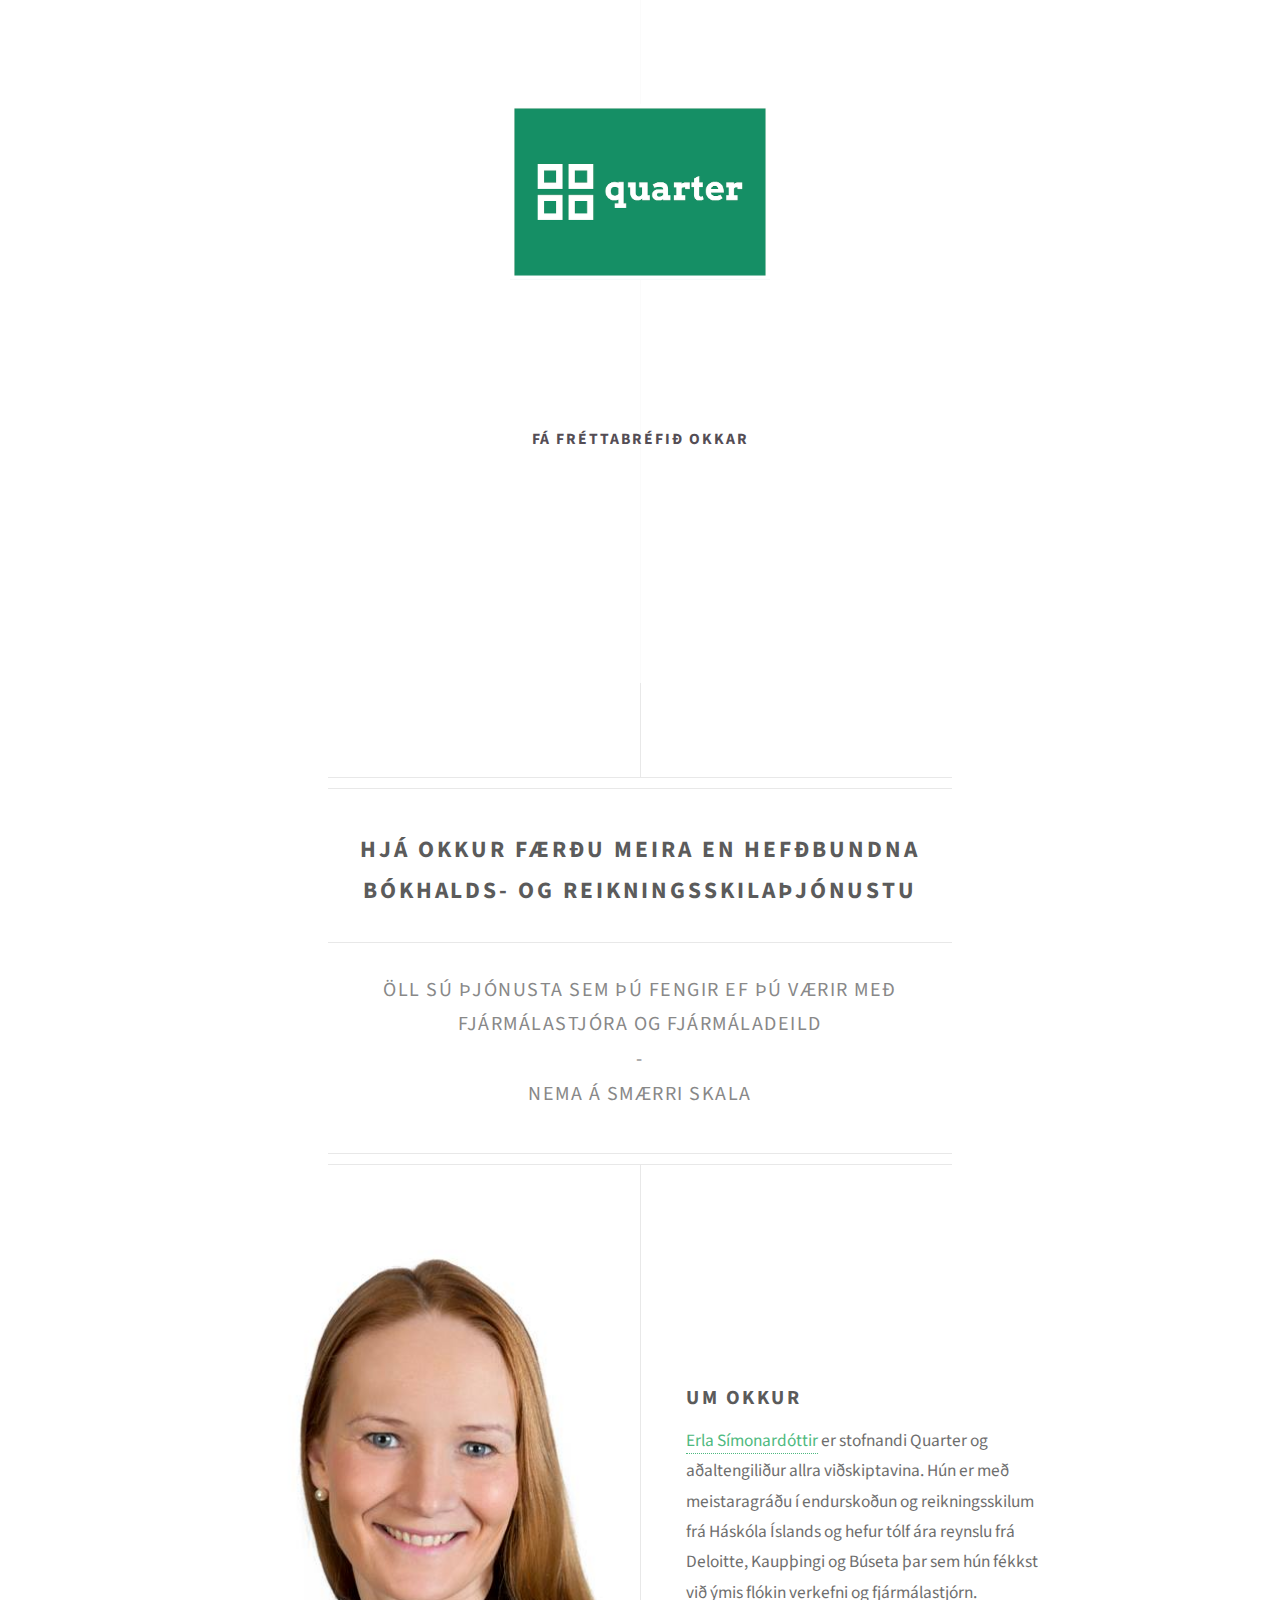
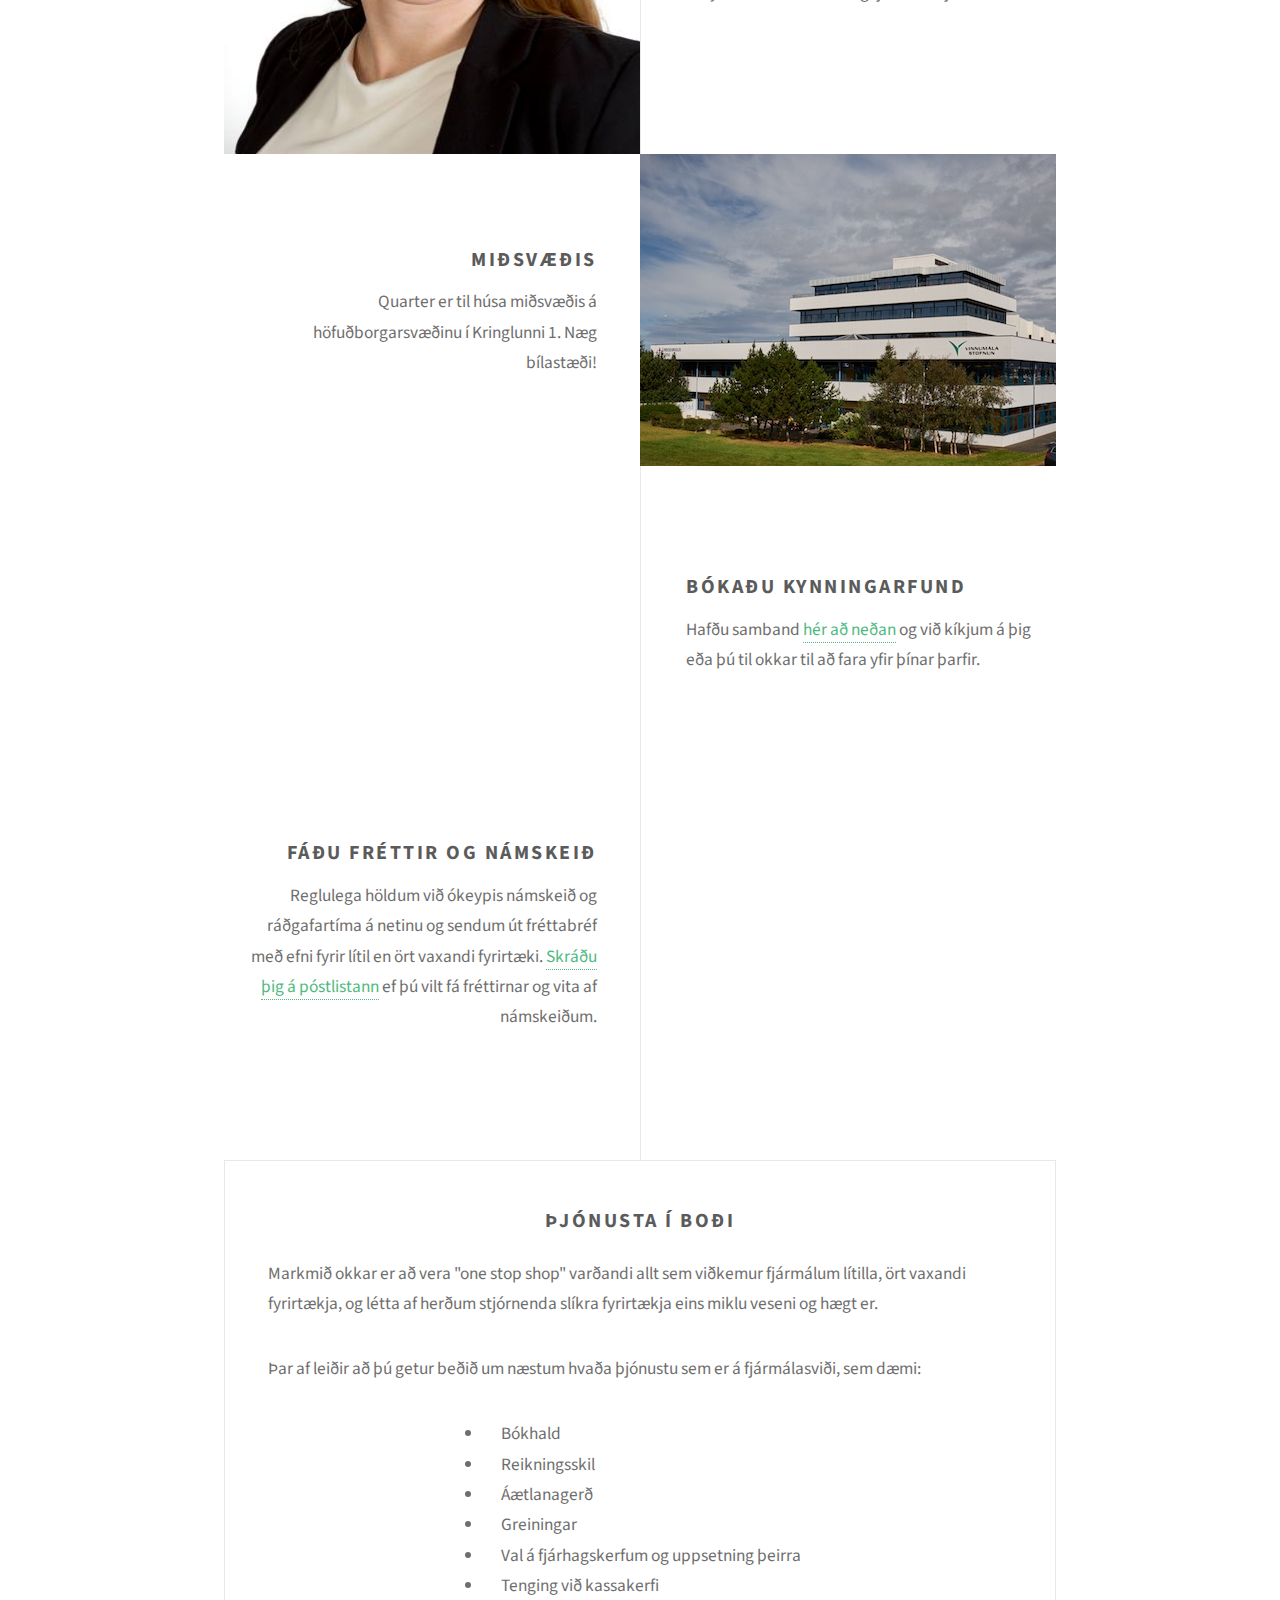
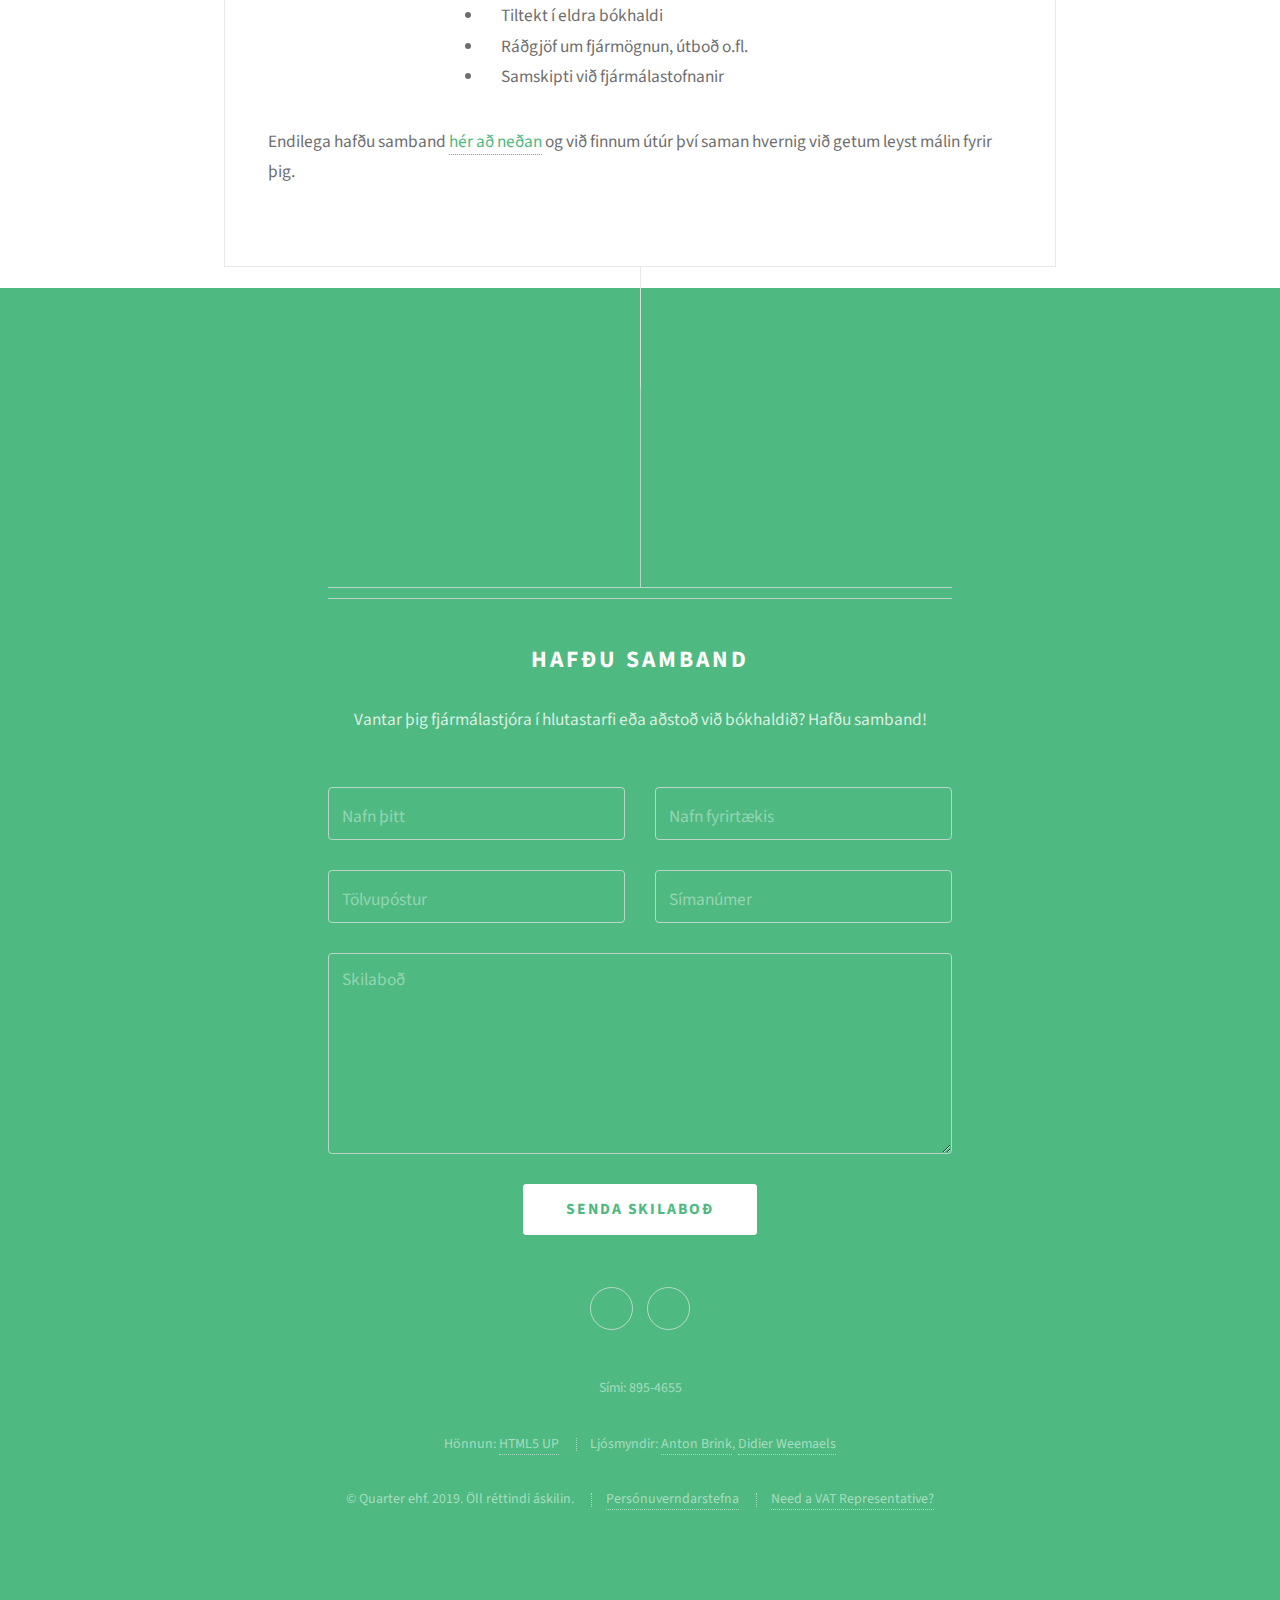
==== index.html @ b746e249 "Fix typo" ====
<!DOCTYPE HTML>
<!--
	Directive by HTML5 UP
	html5up.net | @ajlkn
	Free for personal and commercial use under the CCA 3.0 license (html5up.net/license)
-->
<html>
	<head>
		<title>Quarter - Viðskiptalausnir fyrir lítil en ört vaxandi fyrirtæki</title>
		<meta charset="utf-8" />
		<meta name="viewport" content="width=device-width, initial-scale=1" />
		<!--[if lte IE 8]><script src="assets/js/ie/html5shiv.js"></script><![endif]-->
		<link rel="stylesheet" href="assets/css/main.css" />
		<!--[if lte IE 8]><link rel="stylesheet" href="assets/css/ie8.css" /><![endif]-->

		<!-- Global Site Tag (gtag.js) - Google Analytics -->
		<script async src="https://www.googletagmanager.com/gtag/js?id=UA-106864185-1"></script>
		<script>
		  window.dataLayer = window.dataLayer || [];
		  function gtag(){dataLayer.push(arguments)};
		  gtag('js', new Date());

		  gtag('config', 'UA-106864185-1');
		</script>

		<!-- Hotjar Tracking Code for https://quarter.is -->
		<script>
		    (function(h,o,t,j,a,r){
		        h.hj=h.hj||function(){(h.hj.q=h.hj.q||[]).push(arguments)};
		        h._hjSettings={hjid:1476578,hjsv:6};
		        a=o.getElementsByTagName('head')[0];
		        r=o.createElement('script');r.async=1;
		        r.src=t+h._hjSettings.hjid+j+h._hjSettings.hjsv;
		        a.appendChild(r);
		    })(window,document,'https://static.hotjar.com/c/hotjar-','.js?sv=');
		</script>
	</head>
	<body>

		<!-- Header -->
			<div id="header">
				<span class="icon"><img width="260" src="images/logo.png"/></span>
				<h1>Heildarþjónusta á fjármálasviði</h1>
				<p>Quarter býður uppá <strong>sérsniðnar lausnir</strong> fyrir lítil en <strong>ört vaxandi</strong> fyrirtæki</p>
                <p style="padding-top: 1em;">
                    <ul class="actions">
                        <li><a class="button open-popup" href="#">Fá fréttabréfið okkar</a></li>
                    </ul>
                </p>
			</div>

		<!-- Main -->
			<div id="main">

				<header class="major container 75%">
					<h2>Hjá okkur færðu meira en hefðbundna
					<br />
					bókhalds- og reikningsskilaþjónustu
					</h2>
					<p>Öll sú þjónusta sem þú fengir ef þú værir með fjármálastjóra og fjármáladeild <br/>-<br/> Nema á smærri skala</p>
				</header>

				<div class="box alt container">
					<section class="feature extralong left">
						<a target="_blank" href="https://www.linkedin.com/in/erla-símonardóttir-34824221/" class="image"><img src="images/erla.jpeg" alt="Mynd af Erlu Símonardóttur" id="erlapic"/></a>
						<div class="content">
							<h3>Um okkur</h3>
							<p><a target="_blank" href="https://www.linkedin.com/in/erla-símonardóttir-34824221/">Erla Símonardóttir</a> er stofnandi Quarter og aðaltengiliður allra viðskiptavina. Hún er með meistaragráðu í endurskoðun og reikningsskilum frá Háskóla Íslands og hefur tólf ára reynslu frá Deloitte, Kaupþingi og Búseta þar sem hún fékkst við ýmis flókin verkefni og fjármálastjórn.</p>
						</div>
					</section>
					<section class="feature right">
						<a target="_blank" href="https://goo.gl/maps/VgeEj7yScfL2" class="image icon fa-map-marker"><img src="images/pic01.jpg" alt="Photo of our office building at Kringlan 1, Reykjavik"/></a>
						<div class="content">
							<h3>Miðsvæðis</h3>
							<p>Quarter er til húsa miðsvæðis á höfuðborgarsvæðinu í Kringlunni 1. Næg bílastæði!</p>
						</div>
					</section>
					<section class="feature left">
						<a href="#contactus" class="image icon fa-calendar-check-o"><img src="images/pic02.jpg" alt="" /></a>
						<div class="content">
							<h3>Bókaðu kynningarfund</h3>
							<p>Hafðu samband <a href="#contactus">hér að neðan</a> og við kíkjum á þig eða þú til okkar til að fara yfir þínar þarfir.</p>
						</div>
					</section>
					<section class="feature right">
						<a href="#" onclick="showMailingPopUp()" class="image icon fa-envelope-o"><img src="images/pic03.jpg" alt="" /></a>
						<div class="content">
							<h3>Fáðu fréttir og námskeið</h3>
							<p>Reglulega höldum við ókeypis námskeið og ráðgafartíma á netinu og sendum út fréttabréf með efni fyrir lítil en ört vaxandi fyrirtæki. <a href="#" onclick="showMailingPopUp()">Skráðu þig á póstlistann</a> ef þú vilt fá fréttirnar og vita af námskeiðum.</p>
						</div>
					</section>
				</div>

                <div class="box container">
                    <h3>Þjónusta í boði</h3>
                    <p>
                        Markmið okkar er að vera "one stop shop" varðandi allt sem
                        viðkemur fjármálum lítilla, ört vaxandi fyrirtækja, og
                        létta af herðum stjórnenda slíkra fyrirtækja eins miklu
                        veseni og hægt er.
                    </p>
                    <p>
                        Þar af
                        leiðir að þú getur beðið um næstum hvaða þjónustu sem er
                        á fjármálasviði, sem dæmi:
                    </p>
                    <div class="container container-40">
                        <ul class="normal-list">
                            <li>Bókhald</li>
                            <li>Reikningsskil</li>
                            <li>Áætlanagerð</li>
                            <li>Greiningar</li>
                            <li>Val á fjárhagskerfum og uppsetning þeirra</li>
                            <li>Tenging við kassakerfi</li>
                            <li>Tiltekt í eldra bókhaldi</li>
                            <li>Ráðgjöf um fjármögnun, útboð o.fl.</li>
                            <li>Samskipti við fjármálastofnanir</li>
                        </ul>
                    </div>
                    <p>
                        Endilega hafðu samband <a href="#contactus">hér að neðan</a> og við finnum útúr því saman
                        hvernig við getum leyst málin fyrir þig.
                    </p>

                </div>

			</div>

		<!-- Footer -->
			<div id="footer">
                <a name="contactus"></a>
				<div class="container 75%">

					<header class="major last">
						<h2>Hafðu samband</h2>
					</header>

					<p>Vantar þig fjármálastjóra í hlutastarfi eða aðstoð við bókhaldið? Hafðu samband!</p>

					<form method="post" action="https://formspree.io/info@quarter.is">
						<div class="row">
							<div class="6u 12u(mobilep)">
								<input type="text" name="name" placeholder="Nafn þitt" />
							</div>
                            <div class="6u 12u(mobilep)">
								<input type="text" name="company" placeholder="Nafn fyrirtækis" />
							</div>
                        </div>
                        <div class="row">
                            <div class="6u 12u(mobilep)">
                                <input type="email" name="email" placeholder="Tölvupóstur" />
                            </div>
                            <div class="6u 12u(mobilep)">
                                <input type="text" name="phone" placeholder="Símanúmer" />
                            </div>
                        </div>
						<div class="row">
							<div class="12u">
								<textarea name="message" placeholder="Skilaboð" rows="6"></textarea>
							</div>
						</div>
						<div class="row">
							<div class="12u">
								<ul class="actions">
									<li><input type="submit" value="Senda skilaboð" /></li>
								</ul>
							</div>
						</div>
					</form>

					<ul class="icons">
						<li><a href="https://www.facebook.com/quarterbokhald" class="icon fa-facebook"><span class="label">Facebook - Quarter</span></a></li>
                        <li><a href="mailto:erla@quarter.is" class="icon fa-mail-reply"><span class="label">Email</span></a></li>
					</ul>

                    <ul class="copyright">
                        <li>Sími: 895-4655</li>
					</ul>
                    <ul class="copyright">
                        <li>Hönnun: <a href="http://html5up.net">HTML5 UP</a></li>
                        <li>Ljósmyndir: <a href="https://www.facebook.com/AntonBrinkPhotographer">Anton Brink</a>, <a href="https://unsplash.com/@didwee">Didier Weemaels</a></li>
					</ul>
					<ul class="copyright">
						<li>&copy; Quarter ehf. 2019. Öll réttindi áskilin.</li>
						<li><a href="/privacy-policy">Persónuverndarstefna</a></li>
                        <li><a href="/free-guide-do-you-need-a-vat-representative-or-agent-in-iceland">Need a VAT Representative?</a></li>
                    </ul>

				</div>
			</div>

		<!-- Scripts -->
			<script src="assets/js/jquery.min.js"></script>
			<script src="assets/js/skel.min.js"></script>
			<script src="assets/js/util.js"></script>
			<!--[if lte IE 8]><script src="assets/js/ie/respond.min.js"></script><![endif]-->
			<script src="assets/js/main.js"></script>

            <!-- MailChimp form voodoo -->
            <script type="text/javascript" src="//s3.amazonaws.com/downloads.mailchimp.com/js/signup-forms/popup/embed.js" data-dojo-config="usePlainJson: true, isDebug: false"></script>
            <script type="text/javascript">
                function showMailingPopUp() {
                    document.cookie = "MCPopupClosed=; expires=Thu, 01 Jan 1970 00:00:00 UTC";
                    document.cookie = "MCPopupSubscribed=; expires=Thu, 01 Jan 1970 00:00:00 UTC";
                    require(["mojo/signup-forms/Loader"], function(L) {
                        L.start({"baseUrl":"mc.us16.list-manage.com","uuid":"d210bade8c5cf5cd5b1253b15","lid":"0513602d9f"});
                    })
                }

                var elements = document.getElementsByClassName("open-popup");
                for (var i = 0; i < elements.length; ++i) {
                    elements[i].onclick = function() {showMailingPopUp()};
                }
            </script>
	</body>
</html>
---- assets/css/main.css ----
@import url("font-awesome.min.css");
@import url("https://fonts.googleapis.com/css?family=Source+Sans+Pro:300,300italic,400,400italic,600,600italic,700,700italic");

/*
	Directive by HTML5 UP
	html5up.net | @ajlkn
	Free for personal and commercial use under the CCA 3.0 license (html5up.net/license)
*/

/* Reset */

	html, body, div, span, applet, object, iframe, h1, h2, h3, h4, h5, h6, p, blockquote, pre, a, abbr, acronym, address, big, cite, code, del, dfn, em, img, ins, kbd, q, s, samp, small, strike, strong, sub, sup, tt, var, b, u, i, center, dl, dt, dd, ol, ul, li, fieldset, form, label, legend, table, caption, tbody, tfoot, thead, tr, th, td, article, aside, canvas, details, embed, figure, figcaption, footer, header, hgroup, menu, nav, output, ruby, section, summary, time, mark, audio, video {
		margin: 0;
		padding: 0;
		border: 0;
		font-size: 100%;
		font: inherit;
		vertical-align: baseline;
	}

	article, aside, details, figcaption, figure, footer, header, hgroup, menu, nav, section {
		display: block;
	}

	body {
		line-height: 1;
	}

	ol, ul {
		list-style: none;
	}

	ol.normal-list, ul.normal-list {
		list-style: disc outside none;
	    margin-left: 0;
	    padding-left: 1em;
	}

	ol.normal-list li, ul.normal-list li {
		padding-left: 1em;
	}

	blockquote, q {
		quotes: none;
	}

	blockquote:before, blockquote:after, q:before, q:after {
		content: '';
		content: none;
	}

	table {
		border-collapse: collapse;
		border-spacing: 0;
	}

	body {
		-webkit-text-size-adjust: none;
	}

/* Box Model */

	*, *:before, *:after {
		-moz-box-sizing: border-box;
		-webkit-box-sizing: border-box;
		box-sizing: border-box;
	}

/* Containers */

	.container {
		margin-left: auto;
		margin-right: auto;
	}

	.container.\31 25\25 {
		width: 100%;
		max-width: 63.75em;
		min-width: 51em;
	}

	.container.\37 5\25 {
		width: 38.25em;
	}

    .container.container-40 {
        width: 20em;
    }

	.container.\35 0\25 {
		width: 25.5em;
	}

	.container.\32 5\25 {
		width: 12.75em;
	}

	.container {
		width: 51em;
	}

	@media screen and (max-width: 1680px) {

		.container.\31 25\25 {
			width: 100%;
			max-width: 63.75em;
			min-width: 51em;
		}

		.container.\37 5\25 {
			width: 38.25em;
		}

		.container.\35 0\25 {
			width: 25.5em;
		}

		.container.\32 5\25 {
			width: 12.75em;
		}

		.container {
			width: 51em;
		}

	}

	@media screen and (max-width: 1280px) {

		.container.\31 25\25 {
			width: 100%;
			max-width: 60em;
			min-width: 48em;
		}

		.container.\37 5\25 {
			width: 36em;
		}

		.container.\35 0\25 {
			width: 24em;
		}

		.container.\32 5\25 {
			width: 12em;
		}

		.container {
			width: 48em;
		}

	}

	@media screen and (max-width: 980px) {

		.container.\31 25\25 {
			width: 100%;
			max-width: 118.75%;
			min-width: 95%;
		}

		.container.\37 5\25 {
			width: 71.25%;
		}

		.container.\35 0\25 {
			width: 47.5%;
		}

		.container.\32 5\25 {
			width: 23.75%;
		}

		.container {
			width: 95%;
		}

	}

	@media screen and (max-width: 840px) {

		.container.\31 25\25 {
			width: 100%;
			max-width: 118.75%;
			min-width: 95%;
		}

		.container.\37 5\25 {
			width: 71.25%;
		}

		.container.\35 0\25 {
			width: 47.5%;
		}

		.container.\32 5\25 {
			width: 23.75%;
		}

		.container {
			width: 95% !important;
		}

	}

	@media screen and (max-width: 736px) {

		.container.\31 25\25 {
			width: 100%;
			max-width: 112.5%;
			min-width: 90%;
		}

		.container.\37 5\25 {
			width: 67.5%;
		}

		.container.\35 0\25 {
			width: 45%;
		}

		.container.\32 5\25 {
			width: 22.5%;
		}

		.container {
			width: 90% !important;
		}

	}

	@media screen and (max-width: 480px) {

		.container.\31 25\25 {
			width: 100%;
			max-width: 125%;
			min-width: 100%;
		}

		.container.\37 5\25 {
			width: 75%;
		}

		.container.\35 0\25 {
			width: 50%;
		}

		.container.\32 5\25 {
			width: 25%;
		}

		.container {
			width: 100% !important;
		}

	}

/* Grid */

	.row {
		border-bottom: solid 1px transparent;
		-moz-box-sizing: border-box;
		-webkit-box-sizing: border-box;
		box-sizing: border-box;
	}

	.row > * {
		float: left;
		-moz-box-sizing: border-box;
		-webkit-box-sizing: border-box;
		box-sizing: border-box;
	}

	.row:after, .row:before {
		content: '';
		display: block;
		clear: both;
		height: 0;
	}

	.row.uniform > * > :first-child {
		margin-top: 0;
	}

	.row.uniform > * > :last-child {
		margin-bottom: 0;
	}

	.row.\30 \25 > * {
		padding: 0px 0 0 0px;
	}

	.row.\30 \25 {
		margin: 0px 0 -1px 0px;
	}

	.row.uniform.\30 \25 > * {
		padding: 0px 0 0 0px;
	}

	.row.uniform.\30 \25 {
		margin: 0px 0 -1px 0px;
	}

	.row > * {
		padding: 30px 0 0 30px;
	}

	.row {
		margin: -30px 0 -1px -30px;
	}

	.row.uniform > * {
		padding: 30px 0 0 30px;
	}

	.row.uniform {
		margin: -30px 0 -1px -30px;
	}

	.row.\32 00\25 > * {
		padding: 60px 0 0 60px;
	}

	.row.\32 00\25 {
		margin: -60px 0 -1px -60px;
	}

	.row.uniform.\32 00\25 > * {
		padding: 60px 0 0 60px;
	}

	.row.uniform.\32 00\25 {
		margin: -60px 0 -1px -60px;
	}

	.row.\31 50\25 > * {
		padding: 45px 0 0 45px;
	}

	.row.\31 50\25 {
		margin: -45px 0 -1px -45px;
	}

	.row.uniform.\31 50\25 > * {
		padding: 45px 0 0 45px;
	}

	.row.uniform.\31 50\25 {
		margin: -45px 0 -1px -45px;
	}

	.row.\35 0\25 > * {
		padding: 15px 0 0 15px;
	}

	.row.\35 0\25 {
		margin: -15px 0 -1px -15px;
	}

	.row.uniform.\35 0\25 > * {
		padding: 15px 0 0 15px;
	}

	.row.uniform.\35 0\25 {
		margin: -15px 0 -1px -15px;
	}

	.row.\32 5\25 > * {
		padding: 7.5px 0 0 7.5px;
	}

	.row.\32 5\25 {
		margin: -7.5px 0 -1px -7.5px;
	}

	.row.uniform.\32 5\25 > * {
		padding: 7.5px 0 0 7.5px;
	}

	.row.uniform.\32 5\25 {
		margin: -7.5px 0 -1px -7.5px;
	}

	.\31 2u, .\31 2u\24 {
		width: 100%;
		clear: none;
		margin-left: 0;
	}

	.\31 1u, .\31 1u\24 {
		width: 91.6666666667%;
		clear: none;
		margin-left: 0;
	}

	.\31 0u, .\31 0u\24 {
		width: 83.3333333333%;
		clear: none;
		margin-left: 0;
	}

	.\39 u, .\39 u\24 {
		width: 75%;
		clear: none;
		margin-left: 0;
	}

	.\38 u, .\38 u\24 {
		width: 66.6666666667%;
		clear: none;
		margin-left: 0;
	}

	.\37 u, .\37 u\24 {
		width: 58.3333333333%;
		clear: none;
		margin-left: 0;
	}

	.\36 u, .\36 u\24 {
		width: 50%;
		clear: none;
		margin-left: 0;
	}

	.\35 u, .\35 u\24 {
		width: 41.6666666667%;
		clear: none;
		margin-left: 0;
	}

	.\34 u, .\34 u\24 {
		width: 33.3333333333%;
		clear: none;
		margin-left: 0;
	}

	.\33 u, .\33 u\24 {
		width: 25%;
		clear: none;
		margin-left: 0;
	}

	.\32 u, .\32 u\24 {
		width: 16.6666666667%;
		clear: none;
		margin-left: 0;
	}

	.\31 u, .\31 u\24 {
		width: 8.3333333333%;
		clear: none;
		margin-left: 0;
	}

	.\31 2u\24 + *,
	.\31 1u\24 + *,
	.\31 0u\24 + *,
	.\39 u\24 + *,
	.\38 u\24 + *,
	.\37 u\24 + *,
	.\36 u\24 + *,
	.\35 u\24 + *,
	.\34 u\24 + *,
	.\33 u\24 + *,
	.\32 u\24 + *,
	.\31 u\24 + * {
		clear: left;
	}

	.\-11u {
		margin-left: 91.66667%;
	}

	.\-10u {
		margin-left: 83.33333%;
	}

	.\-9u {
		margin-left: 75%;
	}

	.\-8u {
		margin-left: 66.66667%;
	}

	.\-7u {
		margin-left: 58.33333%;
	}

	.\-6u {
		margin-left: 50%;
	}

	.\-5u {
		margin-left: 41.66667%;
	}

	.\-4u {
		margin-left: 33.33333%;
	}

	.\-3u {
		margin-left: 25%;
	}

	.\-2u {
		margin-left: 16.66667%;
	}

	.\-1u {
		margin-left: 8.33333%;
	}

	@media screen and (max-width: 1680px) {

		.row > * {
			padding: 30px 0 0 30px;
		}

		.row {
			margin: -30px 0 -1px -30px;
		}

		.row.uniform > * {
			padding: 30px 0 0 30px;
		}

		.row.uniform {
			margin: -30px 0 -1px -30px;
		}

		.row.\32 00\25 > * {
			padding: 60px 0 0 60px;
		}

		.row.\32 00\25 {
			margin: -60px 0 -1px -60px;
		}

		.row.uniform.\32 00\25 > * {
			padding: 60px 0 0 60px;
		}

		.row.uniform.\32 00\25 {
			margin: -60px 0 -1px -60px;
		}

		.row.\31 50\25 > * {
			padding: 45px 0 0 45px;
		}

		.row.\31 50\25 {
			margin: -45px 0 -1px -45px;
		}

		.row.uniform.\31 50\25 > * {
			padding: 45px 0 0 45px;
		}

		.row.uniform.\31 50\25 {
			margin: -45px 0 -1px -45px;
		}

		.row.\35 0\25 > * {
			padding: 15px 0 0 15px;
		}

		.row.\35 0\25 {
			margin: -15px 0 -1px -15px;
		}

		.row.uniform.\35 0\25 > * {
			padding: 15px 0 0 15px;
		}

		.row.uniform.\35 0\25 {
			margin: -15px 0 -1px -15px;
		}

		.row.\32 5\25 > * {
			padding: 7.5px 0 0 7.5px;
		}

		.row.\32 5\25 {
			margin: -7.5px 0 -1px -7.5px;
		}

		.row.uniform.\32 5\25 > * {
			padding: 7.5px 0 0 7.5px;
		}

		.row.uniform.\32 5\25 {
			margin: -7.5px 0 -1px -7.5px;
		}

		.\31 2u\28wide\29, .\31 2u\24\28wide\29 {
			width: 100%;
			clear: none;
			margin-left: 0;
		}

		.\31 1u\28wide\29, .\31 1u\24\28wide\29 {
			width: 91.6666666667%;
			clear: none;
			margin-left: 0;
		}

		.\31 0u\28wide\29, .\31 0u\24\28wide\29 {
			width: 83.3333333333%;
			clear: none;
			margin-left: 0;
		}

		.\39 u\28wide\29, .\39 u\24\28wide\29 {
			width: 75%;
			clear: none;
			margin-left: 0;
		}

		.\38 u\28wide\29, .\38 u\24\28wide\29 {
			width: 66.6666666667%;
			clear: none;
			margin-left: 0;
		}

		.\37 u\28wide\29, .\37 u\24\28wide\29 {
			width: 58.3333333333%;
			clear: none;
			margin-left: 0;
		}

		.\36 u\28wide\29, .\36 u\24\28wide\29 {
			width: 50%;
			clear: none;
			margin-left: 0;
		}

		.\35 u\28wide\29, .\35 u\24\28wide\29 {
			width: 41.6666666667%;
			clear: none;
			margin-left: 0;
		}

		.\34 u\28wide\29, .\34 u\24\28wide\29 {
			width: 33.3333333333%;
			clear: none;
			margin-left: 0;
		}

		.\33 u\28wide\29, .\33 u\24\28wide\29 {
			width: 25%;
			clear: none;
			margin-left: 0;
		}

		.\32 u\28wide\29, .\32 u\24\28wide\29 {
			width: 16.6666666667%;
			clear: none;
			margin-left: 0;
		}

		.\31 u\28wide\29, .\31 u\24\28wide\29 {
			width: 8.3333333333%;
			clear: none;
			margin-left: 0;
		}

		.\31 2u\24\28wide\29 + *,
		.\31 1u\24\28wide\29 + *,
		.\31 0u\24\28wide\29 + *,
		.\39 u\24\28wide\29 + *,
		.\38 u\24\28wide\29 + *,
		.\37 u\24\28wide\29 + *,
		.\36 u\24\28wide\29 + *,
		.\35 u\24\28wide\29 + *,
		.\34 u\24\28wide\29 + *,
		.\33 u\24\28wide\29 + *,
		.\32 u\24\28wide\29 + *,
		.\31 u\24\28wide\29 + * {
			clear: left;
		}

		.\-11u\28wide\29 {
			margin-left: 91.66667%;
		}

		.\-10u\28wide\29 {
			margin-left: 83.33333%;
		}

		.\-9u\28wide\29 {
			margin-left: 75%;
		}

		.\-8u\28wide\29 {
			margin-left: 66.66667%;
		}

		.\-7u\28wide\29 {
			margin-left: 58.33333%;
		}

		.\-6u\28wide\29 {
			margin-left: 50%;
		}

		.\-5u\28wide\29 {
			margin-left: 41.66667%;
		}

		.\-4u\28wide\29 {
			margin-left: 33.33333%;
		}

		.\-3u\28wide\29 {
			margin-left: 25%;
		}

		.\-2u\28wide\29 {
			margin-left: 16.66667%;
		}

		.\-1u\28wide\29 {
			margin-left: 8.33333%;
		}

	}

	@media screen and (max-width: 1280px) {

		.row > * {
			padding: 30px 0 0 30px;
		}

		.row {
			margin: -30px 0 -1px -30px;
		}

		.row.uniform > * {
			padding: 30px 0 0 30px;
		}

		.row.uniform {
			margin: -30px 0 -1px -30px;
		}

		.row.\32 00\25 > * {
			padding: 60px 0 0 60px;
		}

		.row.\32 00\25 {
			margin: -60px 0 -1px -60px;
		}

		.row.uniform.\32 00\25 > * {
			padding: 60px 0 0 60px;
		}

		.row.uniform.\32 00\25 {
			margin: -60px 0 -1px -60px;
		}

		.row.\31 50\25 > * {
			padding: 45px 0 0 45px;
		}

		.row.\31 50\25 {
			margin: -45px 0 -1px -45px;
		}

		.row.uniform.\31 50\25 > * {
			padding: 45px 0 0 45px;
		}

		.row.uniform.\31 50\25 {
			margin: -45px 0 -1px -45px;
		}

		.row.\35 0\25 > * {
			padding: 15px 0 0 15px;
		}

		.row.\35 0\25 {
			margin: -15px 0 -1px -15px;
		}

		.row.uniform.\35 0\25 > * {
			padding: 15px 0 0 15px;
		}

		.row.uniform.\35 0\25 {
			margin: -15px 0 -1px -15px;
		}

		.row.\32 5\25 > * {
			padding: 7.5px 0 0 7.5px;
		}

		.row.\32 5\25 {
			margin: -7.5px 0 -1px -7.5px;
		}

		.row.uniform.\32 5\25 > * {
			padding: 7.5px 0 0 7.5px;
		}

		.row.uniform.\32 5\25 {
			margin: -7.5px 0 -1px -7.5px;
		}

		.\31 2u\28normal\29, .\31 2u\24\28normal\29 {
			width: 100%;
			clear: none;
			margin-left: 0;
		}

		.\31 1u\28normal\29, .\31 1u\24\28normal\29 {
			width: 91.6666666667%;
			clear: none;
			margin-left: 0;
		}

		.\31 0u\28normal\29, .\31 0u\24\28normal\29 {
			width: 83.3333333333%;
			clear: none;
			margin-left: 0;
		}

		.\39 u\28normal\29, .\39 u\24\28normal\29 {
			width: 75%;
			clear: none;
			margin-left: 0;
		}

		.\38 u\28normal\29, .\38 u\24\28normal\29 {
			width: 66.6666666667%;
			clear: none;
			margin-left: 0;
		}

		.\37 u\28normal\29, .\37 u\24\28normal\29 {
			width: 58.3333333333%;
			clear: none;
			margin-left: 0;
		}

		.\36 u\28normal\29, .\36 u\24\28normal\29 {
			width: 50%;
			clear: none;
			margin-left: 0;
		}

		.\35 u\28normal\29, .\35 u\24\28normal\29 {
			width: 41.6666666667%;
			clear: none;
			margin-left: 0;
		}

		.\34 u\28normal\29, .\34 u\24\28normal\29 {
			width: 33.3333333333%;
			clear: none;
			margin-left: 0;
		}

		.\33 u\28normal\29, .\33 u\24\28normal\29 {
			width: 25%;
			clear: none;
			margin-left: 0;
		}

		.\32 u\28normal\29, .\32 u\24\28normal\29 {
			width: 16.6666666667%;
			clear: none;
			margin-left: 0;
		}

		.\31 u\28normal\29, .\31 u\24\28normal\29 {
			width: 8.3333333333%;
			clear: none;
			margin-left: 0;
		}

		.\31 2u\24\28normal\29 + *,
		.\31 1u\24\28normal\29 + *,
		.\31 0u\24\28normal\29 + *,
		.\39 u\24\28normal\29 + *,
		.\38 u\24\28normal\29 + *,
		.\37 u\24\28normal\29 + *,
		.\36 u\24\28normal\29 + *,
		.\35 u\24\28normal\29 + *,
		.\34 u\24\28normal\29 + *,
		.\33 u\24\28normal\29 + *,
		.\32 u\24\28normal\29 + *,
		.\31 u\24\28normal\29 + * {
			clear: left;
		}

		.\-11u\28normal\29 {
			margin-left: 91.66667%;
		}

		.\-10u\28normal\29 {
			margin-left: 83.33333%;
		}

		.\-9u\28normal\29 {
			margin-left: 75%;
		}

		.\-8u\28normal\29 {
			margin-left: 66.66667%;
		}

		.\-7u\28normal\29 {
			margin-left: 58.33333%;
		}

		.\-6u\28normal\29 {
			margin-left: 50%;
		}

		.\-5u\28normal\29 {
			margin-left: 41.66667%;
		}

		.\-4u\28normal\29 {
			margin-left: 33.33333%;
		}

		.\-3u\28normal\29 {
			margin-left: 25%;
		}

		.\-2u\28normal\29 {
			margin-left: 16.66667%;
		}

		.\-1u\28normal\29 {
			margin-left: 8.33333%;
		}

	}

	@media screen and (max-width: 980px) {

		.row > * {
			padding: 30px 0 0 30px;
		}

		.row {
			margin: -30px 0 -1px -30px;
		}

		.row.uniform > * {
			padding: 30px 0 0 30px;
		}

		.row.uniform {
			margin: -30px 0 -1px -30px;
		}

		.row.\32 00\25 > * {
			padding: 60px 0 0 60px;
		}

		.row.\32 00\25 {
			margin: -60px 0 -1px -60px;
		}

		.row.uniform.\32 00\25 > * {
			padding: 60px 0 0 60px;
		}

		.row.uniform.\32 00\25 {
			margin: -60px 0 -1px -60px;
		}

		.row.\31 50\25 > * {
			padding: 45px 0 0 45px;
		}

		.row.\31 50\25 {
			margin: -45px 0 -1px -45px;
		}

		.row.uniform.\31 50\25 > * {
			padding: 45px 0 0 45px;
		}

		.row.uniform.\31 50\25 {
			margin: -45px 0 -1px -45px;
		}

		.row.\35 0\25 > * {
			padding: 15px 0 0 15px;
		}

		.row.\35 0\25 {
			margin: -15px 0 -1px -15px;
		}

		.row.uniform.\35 0\25 > * {
			padding: 15px 0 0 15px;
		}

		.row.uniform.\35 0\25 {
			margin: -15px 0 -1px -15px;
		}

		.row.\32 5\25 > * {
			padding: 7.5px 0 0 7.5px;
		}

		.row.\32 5\25 {
			margin: -7.5px 0 -1px -7.5px;
		}

		.row.uniform.\32 5\25 > * {
			padding: 7.5px 0 0 7.5px;
		}

		.row.uniform.\32 5\25 {
			margin: -7.5px 0 -1px -7.5px;
		}

		.\31 2u\28narrow\29, .\31 2u\24\28narrow\29 {
			width: 100%;
			clear: none;
			margin-left: 0;
		}

		.\31 1u\28narrow\29, .\31 1u\24\28narrow\29 {
			width: 91.6666666667%;
			clear: none;
			margin-left: 0;
		}

		.\31 0u\28narrow\29, .\31 0u\24\28narrow\29 {
			width: 83.3333333333%;
			clear: none;
			margin-left: 0;
		}

		.\39 u\28narrow\29, .\39 u\24\28narrow\29 {
			width: 75%;
			clear: none;
			margin-left: 0;
		}

		.\38 u\28narrow\29, .\38 u\24\28narrow\29 {
			width: 66.6666666667%;
			clear: none;
			margin-left: 0;
		}

		.\37 u\28narrow\29, .\37 u\24\28narrow\29 {
			width: 58.3333333333%;
			clear: none;
			margin-left: 0;
		}

		.\36 u\28narrow\29, .\36 u\24\28narrow\29 {
			width: 50%;
			clear: none;
			margin-left: 0;
		}

		.\35 u\28narrow\29, .\35 u\24\28narrow\29 {
			width: 41.6666666667%;
			clear: none;
			margin-left: 0;
		}

		.\34 u\28narrow\29, .\34 u\24\28narrow\29 {
			width: 33.3333333333%;
			clear: none;
			margin-left: 0;
		}

		.\33 u\28narrow\29, .\33 u\24\28narrow\29 {
			width: 25%;
			clear: none;
			margin-left: 0;
		}

		.\32 u\28narrow\29, .\32 u\24\28narrow\29 {
			width: 16.6666666667%;
			clear: none;
			margin-left: 0;
		}

		.\31 u\28narrow\29, .\31 u\24\28narrow\29 {
			width: 8.3333333333%;
			clear: none;
			margin-left: 0;
		}

		.\31 2u\24\28narrow\29 + *,
		.\31 1u\24\28narrow\29 + *,
		.\31 0u\24\28narrow\29 + *,
		.\39 u\24\28narrow\29 + *,
		.\38 u\24\28narrow\29 + *,
		.\37 u\24\28narrow\29 + *,
		.\36 u\24\28narrow\29 + *,
		.\35 u\24\28narrow\29 + *,
		.\34 u\24\28narrow\29 + *,
		.\33 u\24\28narrow\29 + *,
		.\32 u\24\28narrow\29 + *,
		.\31 u\24\28narrow\29 + * {
			clear: left;
		}

		.\-11u\28narrow\29 {
			margin-left: 91.66667%;
		}

		.\-10u\28narrow\29 {
			margin-left: 83.33333%;
		}

		.\-9u\28narrow\29 {
			margin-left: 75%;
		}

		.\-8u\28narrow\29 {
			margin-left: 66.66667%;
		}

		.\-7u\28narrow\29 {
			margin-left: 58.33333%;
		}

		.\-6u\28narrow\29 {
			margin-left: 50%;
		}

		.\-5u\28narrow\29 {
			margin-left: 41.66667%;
		}

		.\-4u\28narrow\29 {
			margin-left: 33.33333%;
		}

		.\-3u\28narrow\29 {
			margin-left: 25%;
		}

		.\-2u\28narrow\29 {
			margin-left: 16.66667%;
		}

		.\-1u\28narrow\29 {
			margin-left: 8.33333%;
		}

	}

	@media screen and (max-width: 840px) {

		.row > * {
			padding: 20px 0 0 20px;
		}

		.row {
			margin: -20px 0 -1px -20px;
		}

		.row.uniform > * {
			padding: 20px 0 0 20px;
		}

		.row.uniform {
			margin: -20px 0 -1px -20px;
		}

		.row.\32 00\25 > * {
			padding: 40px 0 0 40px;
		}

		.row.\32 00\25 {
			margin: -40px 0 -1px -40px;
		}

		.row.uniform.\32 00\25 > * {
			padding: 40px 0 0 40px;
		}

		.row.uniform.\32 00\25 {
			margin: -40px 0 -1px -40px;
		}

		.row.\31 50\25 > * {
			padding: 30px 0 0 30px;
		}

		.row.\31 50\25 {
			margin: -30px 0 -1px -30px;
		}

		.row.uniform.\31 50\25 > * {
			padding: 30px 0 0 30px;
		}

		.row.uniform.\31 50\25 {
			margin: -30px 0 -1px -30px;
		}

		.row.\35 0\25 > * {
			padding: 10px 0 0 10px;
		}

		.row.\35 0\25 {
			margin: -10px 0 -1px -10px;
		}

		.row.uniform.\35 0\25 > * {
			padding: 10px 0 0 10px;
		}

		.row.uniform.\35 0\25 {
			margin: -10px 0 -1px -10px;
		}

		.row.\32 5\25 > * {
			padding: 5px 0 0 5px;
		}

		.row.\32 5\25 {
			margin: -5px 0 -1px -5px;
		}

		.row.uniform.\32 5\25 > * {
			padding: 5px 0 0 5px;
		}

		.row.uniform.\32 5\25 {
			margin: -5px 0 -1px -5px;
		}

		.\31 2u\28narrower\29, .\31 2u\24\28narrower\29 {
			width: 100%;
			clear: none;
			margin-left: 0;
		}

		.\31 1u\28narrower\29, .\31 1u\24\28narrower\29 {
			width: 91.6666666667%;
			clear: none;
			margin-left: 0;
		}

		.\31 0u\28narrower\29, .\31 0u\24\28narrower\29 {
			width: 83.3333333333%;
			clear: none;
			margin-left: 0;
		}

		.\39 u\28narrower\29, .\39 u\24\28narrower\29 {
			width: 75%;
			clear: none;
			margin-left: 0;
		}

		.\38 u\28narrower\29, .\38 u\24\28narrower\29 {
			width: 66.6666666667%;
			clear: none;
			margin-left: 0;
		}

		.\37 u\28narrower\29, .\37 u\24\28narrower\29 {
			width: 58.3333333333%;
			clear: none;
			margin-left: 0;
		}

		.\36 u\28narrower\29, .\36 u\24\28narrower\29 {
			width: 50%;
			clear: none;
			margin-left: 0;
		}

		.\35 u\28narrower\29, .\35 u\24\28narrower\29 {
			width: 41.6666666667%;
			clear: none;
			margin-left: 0;
		}

		.\34 u\28narrower\29, .\34 u\24\28narrower\29 {
			width: 33.3333333333%;
			clear: none;
			margin-left: 0;
		}

		.\33 u\28narrower\29, .\33 u\24\28narrower\29 {
			width: 25%;
			clear: none;
			margin-left: 0;
		}

		.\32 u\28narrower\29, .\32 u\24\28narrower\29 {
			width: 16.6666666667%;
			clear: none;
			margin-left: 0;
		}

		.\31 u\28narrower\29, .\31 u\24\28narrower\29 {
			width: 8.3333333333%;
			clear: none;
			margin-left: 0;
		}

		.\31 2u\24\28narrower\29 + *,
		.\31 1u\24\28narrower\29 + *,
		.\31 0u\24\28narrower\29 + *,
		.\39 u\24\28narrower\29 + *,
		.\38 u\24\28narrower\29 + *,
		.\37 u\24\28narrower\29 + *,
		.\36 u\24\28narrower\29 + *,
		.\35 u\24\28narrower\29 + *,
		.\34 u\24\28narrower\29 + *,
		.\33 u\24\28narrower\29 + *,
		.\32 u\24\28narrower\29 + *,
		.\31 u\24\28narrower\29 + * {
			clear: left;
		}

		.\-11u\28narrower\29 {
			margin-left: 91.66667%;
		}

		.\-10u\28narrower\29 {
			margin-left: 83.33333%;
		}

		.\-9u\28narrower\29 {
			margin-left: 75%;
		}

		.\-8u\28narrower\29 {
			margin-left: 66.66667%;
		}

		.\-7u\28narrower\29 {
			margin-left: 58.33333%;
		}

		.\-6u\28narrower\29 {
			margin-left: 50%;
		}

		.\-5u\28narrower\29 {
			margin-left: 41.66667%;
		}

		.\-4u\28narrower\29 {
			margin-left: 33.33333%;
		}

		.\-3u\28narrower\29 {
			margin-left: 25%;
		}

		.\-2u\28narrower\29 {
			margin-left: 16.66667%;
		}

		.\-1u\28narrower\29 {
			margin-left: 8.33333%;
		}

	}

	@media screen and (max-width: 736px) {

		.row > * {
			padding: 20px 0 0 20px;
		}

		.row {
			margin: -20px 0 -1px -20px;
		}

		.row.uniform > * {
			padding: 20px 0 0 20px;
		}

		.row.uniform {
			margin: -20px 0 -1px -20px;
		}

		.row.\32 00\25 > * {
			padding: 40px 0 0 40px;
		}

		.row.\32 00\25 {
			margin: -40px 0 -1px -40px;
		}

		.row.uniform.\32 00\25 > * {
			padding: 40px 0 0 40px;
		}

		.row.uniform.\32 00\25 {
			margin: -40px 0 -1px -40px;
		}

		.row.\31 50\25 > * {
			padding: 30px 0 0 30px;
		}

		.row.\31 50\25 {
			margin: -30px 0 -1px -30px;
		}

		.row.uniform.\31 50\25 > * {
			padding: 30px 0 0 30px;
		}

		.row.uniform.\31 50\25 {
			margin: -30px 0 -1px -30px;
		}

		.row.\35 0\25 > * {
			padding: 10px 0 0 10px;
		}

		.row.\35 0\25 {
			margin: -10px 0 -1px -10px;
		}

		.row.uniform.\35 0\25 > * {
			padding: 10px 0 0 10px;
		}

		.row.uniform.\35 0\25 {
			margin: -10px 0 -1px -10px;
		}

		.row.\32 5\25 > * {
			padding: 5px 0 0 5px;
		}

		.row.\32 5\25 {
			margin: -5px 0 -1px -5px;
		}

		.row.uniform.\32 5\25 > * {
			padding: 5px 0 0 5px;
		}

		.row.uniform.\32 5\25 {
			margin: -5px 0 -1px -5px;
		}

		.\31 2u\28mobile\29, .\31 2u\24\28mobile\29 {
			width: 100%;
			clear: none;
			margin-left: 0;
		}

		.\31 1u\28mobile\29, .\31 1u\24\28mobile\29 {
			width: 91.6666666667%;
			clear: none;
			margin-left: 0;
		}

		.\31 0u\28mobile\29, .\31 0u\24\28mobile\29 {
			width: 83.3333333333%;
			clear: none;
			margin-left: 0;
		}

		.\39 u\28mobile\29, .\39 u\24\28mobile\29 {
			width: 75%;
			clear: none;
			margin-left: 0;
		}

		.\38 u\28mobile\29, .\38 u\24\28mobile\29 {
			width: 66.6666666667%;
			clear: none;
			margin-left: 0;
		}

		.\37 u\28mobile\29, .\37 u\24\28mobile\29 {
			width: 58.3333333333%;
			clear: none;
			margin-left: 0;
		}

		.\36 u\28mobile\29, .\36 u\24\28mobile\29 {
			width: 50%;
			clear: none;
			margin-left: 0;
		}

		.\35 u\28mobile\29, .\35 u\24\28mobile\29 {
			width: 41.6666666667%;
			clear: none;
			margin-left: 0;
		}

		.\34 u\28mobile\29, .\34 u\24\28mobile\29 {
			width: 33.3333333333%;
			clear: none;
			margin-left: 0;
		}

		.\33 u\28mobile\29, .\33 u\24\28mobile\29 {
			width: 25%;
			clear: none;
			margin-left: 0;
		}

		.\32 u\28mobile\29, .\32 u\24\28mobile\29 {
			width: 16.6666666667%;
			clear: none;
			margin-left: 0;
		}

		.\31 u\28mobile\29, .\31 u\24\28mobile\29 {
			width: 8.3333333333%;
			clear: none;
			margin-left: 0;
		}

		.\31 2u\24\28mobile\29 + *,
		.\31 1u\24\28mobile\29 + *,
		.\31 0u\24\28mobile\29 + *,
		.\39 u\24\28mobile\29 + *,
		.\38 u\24\28mobile\29 + *,
		.\37 u\24\28mobile\29 + *,
		.\36 u\24\28mobile\29 + *,
		.\35 u\24\28mobile\29 + *,
		.\34 u\24\28mobile\29 + *,
		.\33 u\24\28mobile\29 + *,
		.\32 u\24\28mobile\29 + *,
		.\31 u\24\28mobile\29 + * {
			clear: left;
		}

		.\-11u\28mobile\29 {
			margin-left: 91.66667%;
		}

		.\-10u\28mobile\29 {
			margin-left: 83.33333%;
		}

		.\-9u\28mobile\29 {
			margin-left: 75%;
		}

		.\-8u\28mobile\29 {
			margin-left: 66.66667%;
		}

		.\-7u\28mobile\29 {
			margin-left: 58.33333%;
		}

		.\-6u\28mobile\29 {
			margin-left: 50%;
		}

		.\-5u\28mobile\29 {
			margin-left: 41.66667%;
		}

		.\-4u\28mobile\29 {
			margin-left: 33.33333%;
		}

		.\-3u\28mobile\29 {
			margin-left: 25%;
		}

		.\-2u\28mobile\29 {
			margin-left: 16.66667%;
		}

		.\-1u\28mobile\29 {
			margin-left: 8.33333%;
		}

	}

	@media screen and (max-width: 480px) {

		.row > * {
			padding: 20px 0 0 20px;
		}

		.row {
			margin: -20px 0 -1px -20px;
		}

		.row.uniform > * {
			padding: 20px 0 0 20px;
		}

		.row.uniform {
			margin: -20px 0 -1px -20px;
		}

		.row.\32 00\25 > * {
			padding: 40px 0 0 40px;
		}

		.row.\32 00\25 {
			margin: -40px 0 -1px -40px;
		}

		.row.uniform.\32 00\25 > * {
			padding: 40px 0 0 40px;
		}

		.row.uniform.\32 00\25 {
			margin: -40px 0 -1px -40px;
		}

		.row.\31 50\25 > * {
			padding: 30px 0 0 30px;
		}

		.row.\31 50\25 {
			margin: -30px 0 -1px -30px;
		}

		.row.uniform.\31 50\25 > * {
			padding: 30px 0 0 30px;
		}

		.row.uniform.\31 50\25 {
			margin: -30px 0 -1px -30px;
		}

		.row.\35 0\25 > * {
			padding: 10px 0 0 10px;
		}

		.row.\35 0\25 {
			margin: -10px 0 -1px -10px;
		}

		.row.uniform.\35 0\25 > * {
			padding: 10px 0 0 10px;
		}

		.row.uniform.\35 0\25 {
			margin: -10px 0 -1px -10px;
		}

		.row.\32 5\25 > * {
			padding: 5px 0 0 5px;
		}

		.row.\32 5\25 {
			margin: -5px 0 -1px -5px;
		}

		.row.uniform.\32 5\25 > * {
			padding: 5px 0 0 5px;
		}

		.row.uniform.\32 5\25 {
			margin: -5px 0 -1px -5px;
		}

		.\31 2u\28mobilep\29, .\31 2u\24\28mobilep\29 {
			width: 100%;
			clear: none;
			margin-left: 0;
		}

		.\31 1u\28mobilep\29, .\31 1u\24\28mobilep\29 {
			width: 91.6666666667%;
			clear: none;
			margin-left: 0;
		}

		.\31 0u\28mobilep\29, .\31 0u\24\28mobilep\29 {
			width: 83.3333333333%;
			clear: none;
			margin-left: 0;
		}

		.\39 u\28mobilep\29, .\39 u\24\28mobilep\29 {
			width: 75%;
			clear: none;
			margin-left: 0;
		}

		.\38 u\28mobilep\29, .\38 u\24\28mobilep\29 {
			width: 66.6666666667%;
			clear: none;
			margin-left: 0;
		}

		.\37 u\28mobilep\29, .\37 u\24\28mobilep\29 {
			width: 58.3333333333%;
			clear: none;
			margin-left: 0;
		}

		.\36 u\28mobilep\29, .\36 u\24\28mobilep\29 {
			width: 50%;
			clear: none;
			margin-left: 0;
		}

		.\35 u\28mobilep\29, .\35 u\24\28mobilep\29 {
			width: 41.6666666667%;
			clear: none;
			margin-left: 0;
		}

		.\34 u\28mobilep\29, .\34 u\24\28mobilep\29 {
			width: 33.3333333333%;
			clear: none;
			margin-left: 0;
		}

		.\33 u\28mobilep\29, .\33 u\24\28mobilep\29 {
			width: 25%;
			clear: none;
			margin-left: 0;
		}

		.\32 u\28mobilep\29, .\32 u\24\28mobilep\29 {
			width: 16.6666666667%;
			clear: none;
			margin-left: 0;
		}

		.\31 u\28mobilep\29, .\31 u\24\28mobilep\29 {
			width: 8.3333333333%;
			clear: none;
			margin-left: 0;
		}

		.\31 2u\24\28mobilep\29 + *,
		.\31 1u\24\28mobilep\29 + *,
		.\31 0u\24\28mobilep\29 + *,
		.\39 u\24\28mobilep\29 + *,
		.\38 u\24\28mobilep\29 + *,
		.\37 u\24\28mobilep\29 + *,
		.\36 u\24\28mobilep\29 + *,
		.\35 u\24\28mobilep\29 + *,
		.\34 u\24\28mobilep\29 + *,
		.\33 u\24\28mobilep\29 + *,
		.\32 u\24\28mobilep\29 + *,
		.\31 u\24\28mobilep\29 + * {
			clear: left;
		}

		.\-11u\28mobilep\29 {
			margin-left: 91.66667%;
		}

		.\-10u\28mobilep\29 {
			margin-left: 83.33333%;
		}

		.\-9u\28mobilep\29 {
			margin-left: 75%;
		}

		.\-8u\28mobilep\29 {
			margin-left: 66.66667%;
		}

		.\-7u\28mobilep\29 {
			margin-left: 58.33333%;
		}

		.\-6u\28mobilep\29 {
			margin-left: 50%;
		}

		.\-5u\28mobilep\29 {
			margin-left: 41.66667%;
		}

		.\-4u\28mobilep\29 {
			margin-left: 33.33333%;
		}

		.\-3u\28mobilep\29 {
			margin-left: 25%;
		}

		.\-2u\28mobilep\29 {
			margin-left: 16.66667%;
		}

		.\-1u\28mobilep\29 {
			margin-left: 8.33333%;
		}

	}

/* Basic */

	html, body {
		height: 100%;
	}

	body {
		background: #ffffff;
	}

		body.is-loading * {
			-moz-transition: none !important;
			-webkit-transition: none !important;
			-ms-transition: none !important;
			transition: none !important;
			-moz-animation: none !important;
			-webkit-animation: none !important;
			-ms-animation: none !important;
			animation: none !important;
		}

	body, input, select, textarea {
		color: #6e6e6e;
		font-family: 'Source Sans Pro', sans-serif;
		font-size: 16pt;
		font-weight: 400;
		line-height: 1.75em;
	}

	a {
		-moz-transition: color 0.2s ease-in-out, border-bottom-color 0.2s ease-in-out;
		-webkit-transition: color 0.2s ease-in-out, border-bottom-color 0.2s ease-in-out;
		-ms-transition: color 0.2s ease-in-out, border-bottom-color 0.2s ease-in-out;
		transition: color 0.2s ease-in-out, border-bottom-color 0.2s ease-in-out;
		border-bottom: dotted 1px;
		color: #4eb980;
		text-decoration: none;
	}

		a:hover {
			border-bottom-color: transparent;
		}

	strong, b {
		font-weight: 600;
		color: #5b5b5b;
	}

	em, i {
		font-style: italic;
	}

	p, ul, ol, dl, table, blockquote, form {
		margin: 0 0 2em 0;
	}

	h1, h2, h3, h4, h5, h6 {
		color: #5b5b5b;
		font-weight: 700;
		letter-spacing: 0.125em;
		line-height: 1.75em;
		margin-bottom: 1em;
		text-transform: uppercase;
		text-align: center;
	}

		h1 a, h2 a, h3 a, h4 a, h5 a, h6 a {
			color: inherit;
			text-decoration: none;
		}

	h2 {
		font-size: 1.75em;
	}

	h3 {
		font-size: 1.5em;
	}

	sub {
		font-size: 0.8em;
		position: relative;
		top: 0.5em;
	}

	sup {
		font-size: 0.8em;
		position: relative;
		top: -0.5em;
	}

	hr {
		border: 0;
		border-top: solid 1px rgba(224, 224, 224, 0.75);
		margin-bottom: 1.5em;
	}

	blockquote {
		border-left: solid 0.5em rgba(224, 224, 224, 0.75);
		font-style: italic;
		padding: 1em 0 1em 2em;
	}

/* Section/Article */

	section.special, article.special {
		text-align: center;
	}

	header {
		text-align: center;
	}

		header p {
			position: relative;
			top: -1em;
			color: #888888;
			text-transform: uppercase;
			letter-spacing: 0.075em;
		}

		header.major {
			border-bottom-width: 1px;
			border-color: rgba(224, 224, 224, 0.75);
			border-style: solid;
			border-top-width: 1px;
			margin-bottom: 6em;
			padding: 4em 0;
			position: relative;
		}

			header.major:before, header.major:after {
				background: rgba(224, 224, 224, 0.75);
				content: '';
				display: block;
				height: 1px;
				left: 0;
				position: absolute;
				width: 100%;
			}

			header.major:before {
				top: 10px;
			}

			header.major:after {
				bottom: 10px;
			}

			header.major h2 {
				margin: 0;
			}

			header.major p {
				top: 0;
				margin: 1.5em 0 0 0;
				padding: 1.5em 1.5em 0 1.5em;
				font-size: 1.5em;
				line-height: 1.75em;
				border-top: solid 1px rgba(224, 224, 224, 0.75);
				display: inline-block;
			}

			header.major.last {
				border-bottom: 0;
				margin-bottom: 0;
				padding-bottom: 0;
			}

				header.major.last:after {
					display: none;
				}

				header.major.last h2 {
					margin-bottom: 1em;
				}

	footer {
		text-align: center;
	}

		footer.major {
			border-bottom-width: 1px;
			border-color: rgba(224, 224, 224, 0.75);
			border-style: solid;
			border-top-width: 1px;
			margin-top: 6em;
			padding: 4em 0;
			position: relative;
		}

			footer.major:before, footer.major:after {
				background: rgba(224, 224, 224, 0.75);
				content: '';
				display: block;
				height: 1px;
				left: 0;
				position: absolute;
				width: 100%;
			}

			footer.major:before {
				top: 10px;
			}

			footer.major:after {
				bottom: 10px;
			}

/* Form */

	label {
		display: block;
		color: #5b5b5b;
		font-size: 0.8em;
		font-weight: 700;
		letter-spacing: 0.125em;
		line-height: 1.75em;
		text-transform: uppercase;
		margin: 0 0 0.5em 0;
	}

	input[type="text"],
	input[type="password"],
	input[type="email"],
	select,
	textarea {
		-moz-appearance: none;
		-webkit-appearance: none;
		-ms-appearance: none;
		appearance: none;
		-moz-transition: background-color 0.2s ease-in-out;
		-webkit-transition: background-color 0.2s ease-in-out;
		-ms-transition: background-color 0.2s ease-in-out;
		transition: background-color 0.2s ease-in-out;
		background: none;
		border-radius: 4px;
		border: 0;
		border: solid 1px rgba(224, 224, 224, 0.75);
		color: inherit;
		display: block;
		outline: 0;
		padding: 0.75em;
		text-decoration: none;
		width: 100%;
		opacity: 1;
	}

		input[type="text"]:focus,
		input[type="password"]:focus,
		input[type="email"]:focus,
		select:focus,
		textarea:focus {
			background: rgba(224, 224, 224, 0.15);
			border-color: #4eb980;
		}

	input[type="text"],
	input[type="password"],
	input[type="email"],
	select {
		line-height: 1em;
	}

	textarea {
		padding: 0.5em 0.75em;
	}

	::-webkit-input-placeholder {
		color: inherit;
		opacity: 0.5;
		position: relative;
		top: 3px;
	}

	:-moz-placeholder {
		color: inherit;
		opacity: 0.5;
	}

	::-moz-placeholder {
		color: inherit;
		opacity: 0.5;
	}

	:-ms-input-placeholder {
		color: inherit;
		opacity: 0.5;
	}

	.formerize-placeholder {
		color: rgba(110, 110, 110, 0.5) !important;
	}

/* Image */

	.image {
		border: 0;
		display: inline-block;
		position: relative;
	}

		.image:after {
			-moz-transition: opacity 0.25s ease-in-out;
			-webkit-transition: opacity 0.25s ease-in-out;
			-ms-transition: opacity 0.25s ease-in-out;
			transition: opacity 0.25s ease-in-out;
			background-image: url("images/overlay.png");
			content: '';
			display: block;
			height: 100%;
			left: 0;
			opacity: 0.2;
			position: absolute;
			top: 0;
			width: 100%;
		}

		.image img {
			display: block;
		}

		.image.fit {
			display: block;
		}

			.image.fit img {
				display: block;
				width: 100%;
			}

		.image.feature {
			display: block;
			margin: 0 0 2em 0;
		}

			.image.feature img {
				display: block;
				width: 100%;
			}

		.image.icon {
			-moz-perspective: 500px;
			-webkit-perspective: 500px;
			-ms-perspective: 500px;
			perspective: 500px;
		}

			.image.icon:before {
				-moz-transition: -moz-transform 0.1s ease-in-out, font-size 0.1s ease-in-out;
				-webkit-transition: -webkit-transform 0.1s ease-in-out, font-size 0.1s ease-in-out;
				-ms-transition: -ms-transform 0.1s ease-in-out, font-size 0.1s ease-in-out;
				transition: transform 0.1s ease-in-out, font-size 0.1s ease-in-out;
				color: #fff;
				font-size: 6em;
				height: 1em;
				left: 50%;
				line-height: 1em;
				margin: -0.5em 0 0 -0.5em;
				position: absolute;
				text-align: center;
				top: 50%;
				width: 1em;
				z-index: 1;
			}

			.image.icon:hover:before {
				-moz-transform: translateZ(1em);
				-webkit-transform: translateZ(1em);
				-ms-transform: translateZ(1em);
				transform: translateZ(1em);
			}

			.image.icon:hover:after {
				opacity: 1;
			}

	span.image.icon {
		cursor: default;
	}

/* Icon */

	.icon {
		text-decoration: none;
		border-bottom: none;
		position: relative;
	}

		.icon:before {
			-moz-osx-font-smoothing: grayscale;
			-webkit-font-smoothing: antialiased;
			font-family: FontAwesome;
			font-style: normal;
			font-weight: normal;
			text-transform: none !important;
		}

		.icon > .label {
			display: none;
		}

/* List */

	ol.default {
		list-style: decimal;
		padding-left: 1.25em;
	}

		ol.default li {
			padding-left: 0.25em;
		}

	ul.default {
		list-style: disc;
		padding-left: 1em;
	}

		ul.default li {
			padding-left: 0.5em;
		}

	ul.icons {
		cursor: default;
	}

		ul.icons li {
			display: inline-block;
			font-size: 1.25em;
			line-height: 1em;
			padding-left: 0.5em;
		}

			ul.icons li:first-child {
				padding-left: 0;
			}

			ul.icons li a, ul.icons li span {
				-moz-transition: background-color 0.2s ease-in-out;
				-webkit-transition: background-color 0.2s ease-in-out;
				-ms-transition: background-color 0.2s ease-in-out;
				transition: background-color 0.2s ease-in-out;
				border-radius: 100%;
				border: solid 1px rgba(224, 224, 224, 0.75);
				display: inline-block;
				height: 2em;
				line-height: 2em;
				text-align: center;
				width: 2em;
			}

				ul.icons li a:hover, ul.icons li span:hover {
					background: rgba(224, 224, 224, 0.15);
				}

	ul.actions {
		cursor: default;
		text-align: center;
	}

		ul.actions:last-child {
			margin-bottom: 0;
		}

		ul.actions li {
			display: inline-block;
			padding: 0 0 0 1.5em;
		}

			ul.actions li:first-child {
				padding: 0;
			}

		ul.actions.vertical li {
			display: block;
			padding: 1.5em 0 0 0;
		}

			ul.actions.vertical li:first-child {
				padding: 0;
			}

/* Table */

	.table-wrapper {
		overflow-x: auto;
		-webkit-overflow-scrolling: touch;
	}

	table {
		width: 100%;
	}

		table.default {
			width: 100%;
		}

			table.default tbody tr {
				border-bottom: solid 1px rgba(224, 224, 224, 0.75);
			}

				table.default tbody tr:nth-child(2n - 1) {
					background: rgba(224, 224, 224, 0.15);
				}

			table.default td {
				padding: 0.5em 1em 0.5em 1em;
			}

			table.default th {
				color: #5b5b5b;
				font-size: 0.8em;
				font-weight: 700;
				letter-spacing: 0.125em;
				line-height: 1.75em;
				padding: 0.5em 1em 0.5em 1em;
				text-align: left;
				text-transform: uppercase;
			}

			table.default thead {
				border-bottom: solid 1px rgba(224, 224, 224, 0.75);
			}

/* Button */

	input[type="submit"],
	input[type="reset"],
	input[type="button"],
	.button {
		-moz-appearance: none;
		-webkit-appearance: none;
		-ms-appearance: none;
		appearance: none;
		-moz-transition: color 0.2s ease-in-out, background-color 0.2s ease-in-out;
		-webkit-transition: color 0.2s ease-in-out, background-color 0.2s ease-in-out;
		-ms-transition: color 0.2s ease-in-out, background-color 0.2s ease-in-out;
		transition: color 0.2s ease-in-out, background-color 0.2s ease-in-out;
		background: #544d55;
		border-radius: 4px;
		border: 0;
		color: #ffffff;
		cursor: pointer;
		display: inline-block;
		font-size: 0.9em;
		font-weight: 700;
		letter-spacing: 0.125em;
		line-height: 3.25em;
		min-width: 15em;
		padding: 0 1.5em;
		text-align: center;
		text-decoration: none;
		text-transform: uppercase;
	}

		input[type="submit"]:hover,
		input[type="reset"]:hover,
		input[type="button"]:hover,
		.button:hover {
			background: #6e6570;
		}

		input[type="submit"]:active,
		input[type="reset"]:active,
		input[type="button"]:active,
		.button:active {
			background: #474148;
		}

		input[type="submit"].alt,
		input[type="reset"].alt,
		input[type="button"].alt,
		.button.alt {
			background: none;
			box-shadow: inset 0 0 0 1px rgba(224, 224, 224, 0.75);
			color: #544d55;
		}

			input[type="submit"].alt:hover,
			input[type="reset"].alt:hover,
			input[type="button"].alt:hover,
			.button.alt:hover {
				background: rgba(224, 224, 224, 0.15);
			}

			input[type="submit"].alt:active,
			input[type="reset"].alt:active,
			input[type="button"].alt:active,
			.button.alt:active {
				background: rgba(224, 224, 224, 0.35);
			}

		input[type="submit"].fit,
		input[type="reset"].fit,
		input[type="button"].fit,
		.button.fit {
			width: 100%;
		}

		input[type="submit"].small,
		input[type="reset"].small,
		input[type="button"].small,
		.button.small {
			font-size: 0.8em;
		}

/* Box */

	.box {
		background: #ffffff;
		border: solid 1px rgba(224, 224, 224, 0.75);
		margin-bottom: 6em;
		padding: 3.5em;
	}

		.box.alt {
			background: none;
			border: none;
			padding: 0;
		}

/* Feature */

	.feature {
		position: relative;
		height: 20em;
	}

		.feature:after {
			clear: both;
			content: '';
			display: block;
		}

		.feature h3, .feature h4, .feature h5, .feature h6 {
			text-align: inherit;
		}

		.feature .image {
			display: inline-block;
			height: 100%;
			overflow: hidden;
			position: relative;
			width: 50%;
		}

			.feature .image img {
				display: block;
				min-height: 100%;
				min-width: 100%;
				position: absolute;
			}

		.feature:before {
			background: blue;
			content: '';
			display: inline-block;
			height: 100%;
			vertical-align: middle;
		}

		.feature .content {
			display: inline-block;
			padding: 3.5em;
			vertical-align: middle;
			width: 48%;
		}

			.feature .content h3 {
				margin-bottom: 0.5em;
			}

			.feature .content :last-child {
				margin: 0;
			}

		.feature.left {
			text-align: left;
		}

			.feature.left .image {
				float: left;
			}

				.feature.left .image img {
					right: 0;
					top: 0;
				}

			.feature.left .content {
				padding-right: 0;
			}

		.feature.right {
			text-align: right;
		}

			.feature.right .image {
				float: right;
			}

				.feature.right .image img {
					left: 0;
					top: 0;
				}

			.feature.right .content {
				padding-left: 0;
			}

		.feature.long .content {
			padding-top: 0;
		}

        .feature.extralong {
            height: 30em;
        }

/* Header */

	#header {
		background-attachment: scroll,							scroll,					fixed;
		background-image: url("images/top-3200.svg"), url("images/overlay.png");
		background-position: bottom center,					top left,				center center;
		background-repeat: repeat-x,						repeat,					no-repeat;
		background-size: 3200px 460px,					auto,					cover;
		color: rgba(255, 255, 255, 0.8);
		padding: 10em 0 20em 0;
		position: relative;
		text-align: center;
	}

		#header:before, #header:after {
			background: rgba(224, 224, 224, 0.75);
			content: '';
			left: 50%;
			position: absolute;
			width: 1px;
			z-index: 0;
		}

		#header:before {
			height: calc(100% - 50px);
			opacity: 0.15;
			top: 0;
		}

		#header:after {
			bottom: 0;
			height: 50px;
		}

		#header a {
			border-bottom-color: rgba(255, 255, 255, 0.35);
			color: rgba(255, 255, 255, 0.8);
		}

			#header a:hover {
				border-bottom-color: transparent;
				color: #4eb980;
			}

		#header strong, #header b {
			color: #ffffff;
		}

		#header h1, #header h2, #header h3, #header h4, #header h5, #header h6 {
			color: #ffffff;
		}

		#header input[type="submit"],
		#header input[type="reset"],
		#header input[type="button"],
		#header .button {
			background: #ffffff;
			color: #544d55;
		}

		#header .logo {
			background: #4eb980;
			border-radius: 100%;
			color: #ffffff;
			cursor: default;
			display: inline-block;
			font-size: 2.25em;
			height: 2.35em;
			line-height: 2.35em;
			margin: 0 0 0.75em 0;
			text-align: center;
			width: 2.35em;
		}

			#header .logo.fa-paper-plane-o:before {
				left: -0.075em;
				position: relative;
			}

		#header h1 {
			font-size: 2.5em;
			margin: 0;
		}

		#header p {
			font-size: 1.5em;
			line-height: 1.5em;
			margin: 0.25em 0 0 0;
		}

/* Footer */

	#footer {
		background-attachment: scroll;
		background-color: #4eb980;
		background-image: url("images/bottom-3200.svg");
		background-position: top center;
		background-repeat: repeat-x;
		background-size: 3200px 460px;
		color: rgba(255, 255, 255, 0.8);
		/*
			Since the SVG background occupies a lot of vertical space, we'll
			add additional top padding (to move our content out of its way)
			and a negative margin (to move everything up a bit).
		*/

		margin-top: -260px;
		padding: calc(460px + 6em) 0 10em 0;
		position: relative;
		text-align: center;
	}

		#footer:before {
			background: rgba(224, 224, 224, 0.75);
			content: '';
			height: calc(460px + 6em);
			left: 50%;
			position: absolute;
			top: 0;
			width: 1px;
			z-index: 0;
		}

		#footer a {
			color: #ffffff;
		}

		#footer strong, #footer b {
			color: #ffffff;
		}

		#footer h1, #footer h2, #footer h3, #footer h4, #footer h5, #footer h6 {
			color: #ffffff;
		}

		#footer header p {
			color: rgba(255, 255, 255, 0.5);
		}

		#footer input[type="submit"],
		#footer input[type="reset"],
		#footer input[type="button"],
		#footer .button {
			background: #ffffff;
			box-shadow: inset 0 0 0 1px #ffffff;
			color: #4eb980;
		}

			#footer input[type="submit"]:hover,
			#footer input[type="reset"]:hover,
			#footer input[type="button"]:hover,
			#footer .button:hover {
				background: rgba(224, 224, 224, 0.15);
				color: #ffffff;
			}

		#footer input[type="text"]:focus,
		#footer input[type="password"]:focus,
		#footer input[type="email"]:focus,
		#footer select:focus,
		#footer textarea:focus {
			border-color: #ffffff;
		}

		#footer .formerize-placeholder {
			color: rgba(255, 255, 255, 0.3) !important;
		}

		#footer form {
			margin: 3em 0;
		}

		#footer .copyright {
			color: rgba(255, 255, 255, 0.5);
			font-size: 0.8em;
			line-height: 1em;
			margin: 3em 0 0 0;
		}

			#footer .copyright li {
				border-left: dotted 1px;
				display: inline-block;
				margin-left: 1em;
				padding-left: 1em;
			}

				#footer .copyright li:first-child {
					padding: 0;
					margin: 0;
					border: 0;
				}

				#footer .copyright li a, #footer .copyright li span {
					color: inherit;
				}

					#footer .copyright li a:hover, #footer .copyright li span:hover {
						color: #ffffff;
					}

/* Main */

	#main {
		padding: 6em 0 5em 0;
		position: relative;
		z-index: 1;
	}

		#main:before {
			background: rgba(224, 224, 224, 0.75);
			content: '';
			height: 100%;
			left: 50%;
			position: absolute;
			top: 0;
			width: 1px;
			z-index: -1;
		}

		#main header.major,
		#main footer.major {
			background: #ffffff;
		}

/* Wide */

	@media screen and (max-width: 1680px) {

		/* Basic */

			body, input, select, textarea {
				font-size: 14pt;
			}

			h2 {
				font-size: 1.5em;
			}

			h3 {
				font-size: 1.25em;
			}

		/* Section/Article */

			header.major p {
				font-size: 1.25em;
			}

		/* Header */

			#header {
				padding: 8em 0 16em 0;
			}

				#header h1 {
					font-size: 2.25em;
				}

				#header p {
					font-size: 1.25em;
					line-height: 1.65em;
				}

	}

/* Normal */

	@media screen and (max-width: 1280px) {

		/* Basic */

			body, input, select, textarea {
				font-size: 13pt;
			}

			h2 {
				font-size: 1.35em;
			}

			h3 {
				font-size: 1.15em;
			}

		/* Section/Article */

			header.major {
				margin-bottom: 4em;
				padding: 3em 0;
			}

				header.major p {
					font-size: 1.15em;
				}

			footer.major {
				margin-top: 4em;
				padding: 3em 0;
			}

		/* Box */

			.box {
				padding: 2.5em;
				margin-bottom: 4em;
			}

		/* Feature */

			.feature {
				height: 18em;
			}

				.feature .content {
					padding: 2.5em;
				}

		/* Header */

			#header {
				background-attachment: scroll,							scroll,							scroll;
				background-image: url("images/top-1600.svg"), url("images/overlay.png");
				background-size: 1600px 230px,					auto,							cover;
				padding: 6em 0 12em 0;
			}

				#header:before {
					height: calc(100% - 25px);
				}

				#header:after {
					height: 25px;
				}

				#header h1 {
					font-size: 2em;
				}

				#header p {
					font-size: 1.15em;
				}

		/* Footer */

			#footer {
				background-image: url("images/bottom-1600.svg");
				background-size: 1600px 230px;
				margin-top: -100px;
				padding: calc(230px + 4em) 0 6em 0;
			}

				#footer:before {
					height: calc(230px + 4em);
				}

		/* Main */

			#main {
				padding: 4em 0 3em 0;
			}

	}

/* Narrow */

	@media screen and (max-width: 980px) {

		/* Basic */

			body, input, select, textarea {
				font-size: 12pt;
			}

	}

/* Narrower */

	@media screen and (max-width: 840px) {

		/* Section/Article */

			header.major {
				padding-left: 2em;
				padding-right: 2em;
			}

			footer.major {
				padding-left: 2em;
				padding-right: 2em;
			}

	}

/* Mobile */

	@media screen and (max-width: 736px) {

		/* Basic */

			h2 {
				font-size: 1em;
			}

			h3 {
				font-size: 1em;
			}

		/* Section/Article */

			header p {
				font-size: 0.8em;
			}

			header.major {
				margin-bottom: 2em;
			}

				header.major br {
					display: none;
				}

				header.major p {
					font-size: 0.8em;
				}

			footer.major {
				margin-top: 2em;
			}

				footer.major br {
					display: none;
				}

		/* List */

			ul.actions li {
				padding: 0 0 0 15px;
			}

			ul.actions.vertical li {
				padding: 15px 0 0 0;
			}

		/* Box */

			.box {
				padding: 2em;
				margin-bottom: 2em;
			}

		/* Feature */

			.feature {
				background: #ffffff;
				display: block;
				height: auto;
				margin-bottom: 2em;
			}

				.feature:last-child {
					margin-bottom: 0;
				}

				.feature:before, .feature:after {
					display: none;
				}

                .feature .extralong {
                    height: 50em;
                }

				.feature .image {
					float: none;
					height: 15em;
					width: 100%;
				}

                .feature .image #erlapic {
                    object-fit: contain;
                    height: 15em;
                    width: auto;
                }

				.feature .content {
					border: solid 1px rgba(224, 224, 224, 0.75);
					padding: 2em !important;
					text-align: center;
					width: 100%;
				}

		/* Header */

			#header {
				background-image: url("images/top-1280.svg"), url("images/overlay.png");
				background-size: 1280px 184px,						auto,							cover;
				padding: 3em 0 7em 0;
			}

				#header:before {
					height: calc(100% - 20px);
				}

				#header:after {
					height: 20px;
				}

				#header .logo {
					font-size: 1.5em;
				}

				#header h1 {
					font-size: 1.25em;
				}

				#header p {
					font-size: 1em;
				}

		/* Footer */

			#footer {
				background-image: url("images/bottom-1280.svg");
				background-size: 1280px 184px;
				margin-top: -75px;
				padding: calc(184px + 2em) 0 2em 0;
			}

				#footer:before {
					height: calc(184px + 2em);
				}

				#footer form {
					padding-bottom: 0;
				}

		/* Main */

			#main {
				padding: 2em 0 2em 0;
			}

	}

/* Mobile (Portrait) */

	@media screen and (max-width: 480px) {

		/* Section/Article */

			header.major {
				padding-left: 1em;
				padding-right: 1em;
			}

			footer.major {
				padding-left: 1em;
				padding-right: 1em;
			}

		/* List */

			ul.icons li {
				padding: 0.2em;
			}

			ul.actions li {
				display: block;
				padding: 15px 0 0 0;
			}

				ul.actions li:first-child {
					padding: 0;
				}

		/* Button */

			input[type="submit"],
			input[type="reset"],
			input[type="button"],
			.button {
				display: block;
				width: 100%;
			}

		/* Box */

			.box {
				padding: 2em 1em;
			}

		/* Feature */

			.feature {
				margin-bottom: 1em;
			}

				.feature .content {
					padding: 2em 1em !important;
				}

		/* Main */

			#main {
				padding-left: 1em;
				padding-right: 1em;
			}

		/* Footer */

			#footer {
				margin-top: -100px;
				padding-left: 1em;
				padding-right: 1em;
			}

				#footer .copyright li {
					border: 0;
					display: block;
					margin: 0;
					padding: 0.75em 0 0 0;
				}

		/* Header */

			#header {
				padding-left: 2em;
				padding-right: 2em;
			}

				#header br {
					display: none;
				}

	}
---- assets/css/ie8.css ----
/*
	Directive by HTML5 UP
	html5up.net | @ajlkn
	Free for personal and commercial use under the CCA 3.0 license (html5up.net/license)
*/

/* Basic */

	hr {
		border-top: solid 1px #cccccc;
	}

	blockquote {
		border-left: solid 0.5em #cccccc;
	}

/* Section/Article */

	header.major {
		border-color: #cccccc;
	}

		header.major p {
			border-top: solid 1px #cccccc;
		}

	footer.major {
		border-color: #cccccc;
	}

/* Button */

	input[type="submit"],
	input[type="reset"],
	input[type="button"],
	.button {
		position: relative;
		-ms-behavior: url("assets/js/ie/PIE.htc");
	}

		input[type="submit"].alt,
		input[type="reset"].alt,
		input[type="button"].alt,
		.button.alt {
			border: solid 1px #cccccc;
		}

/* Form */

	input[type="text"],
	input[type="password"],
	input[type="email"],
	select,
	textarea {
		position: relative;
		border: solid 1px #cccccc;
		-ms-behavior: url("assets/js/ie/PIE.htc");
	}

/* Image */

	.image {
		border: 0;
		display: inline-block;
		position: relative;
	}

		.image:after {
			display: none;
		}

/* Box */

	.box {
		border: solid 1px #cccccc;
	}

/* Header */

	#header {
		background-size: cover !important;
		background-position: scroll !important;
		-ms-behavior: url("assets/js/ie/backgroundsize.min.htc");
		padding: 8em 0 !important;
		color: #ffffff;
	}

		#header a {
			color: inherit;
		}

		#header:before {
			content: '';
			background-image: url("images/overlay.png");
			position: absolute;
			left: 0;
			top: 0;
			width: 100%;
			height: 100%;
			display: block;
			z-index: 0;
		}

		#header > * {
			position: relative;
			z-index: 1;
		}

		#header .logo {
			-ms-behavior: url("assets/js/ie/PIE.htc");
		}

/* Footer */

	#footer {
		background-image: none !important;
		margin-top: 0 !important;
		padding: 4em 0 !important;
		color: #ffffff;
	}

/* Main */

	#main {
		padding: 4em 0;
	}
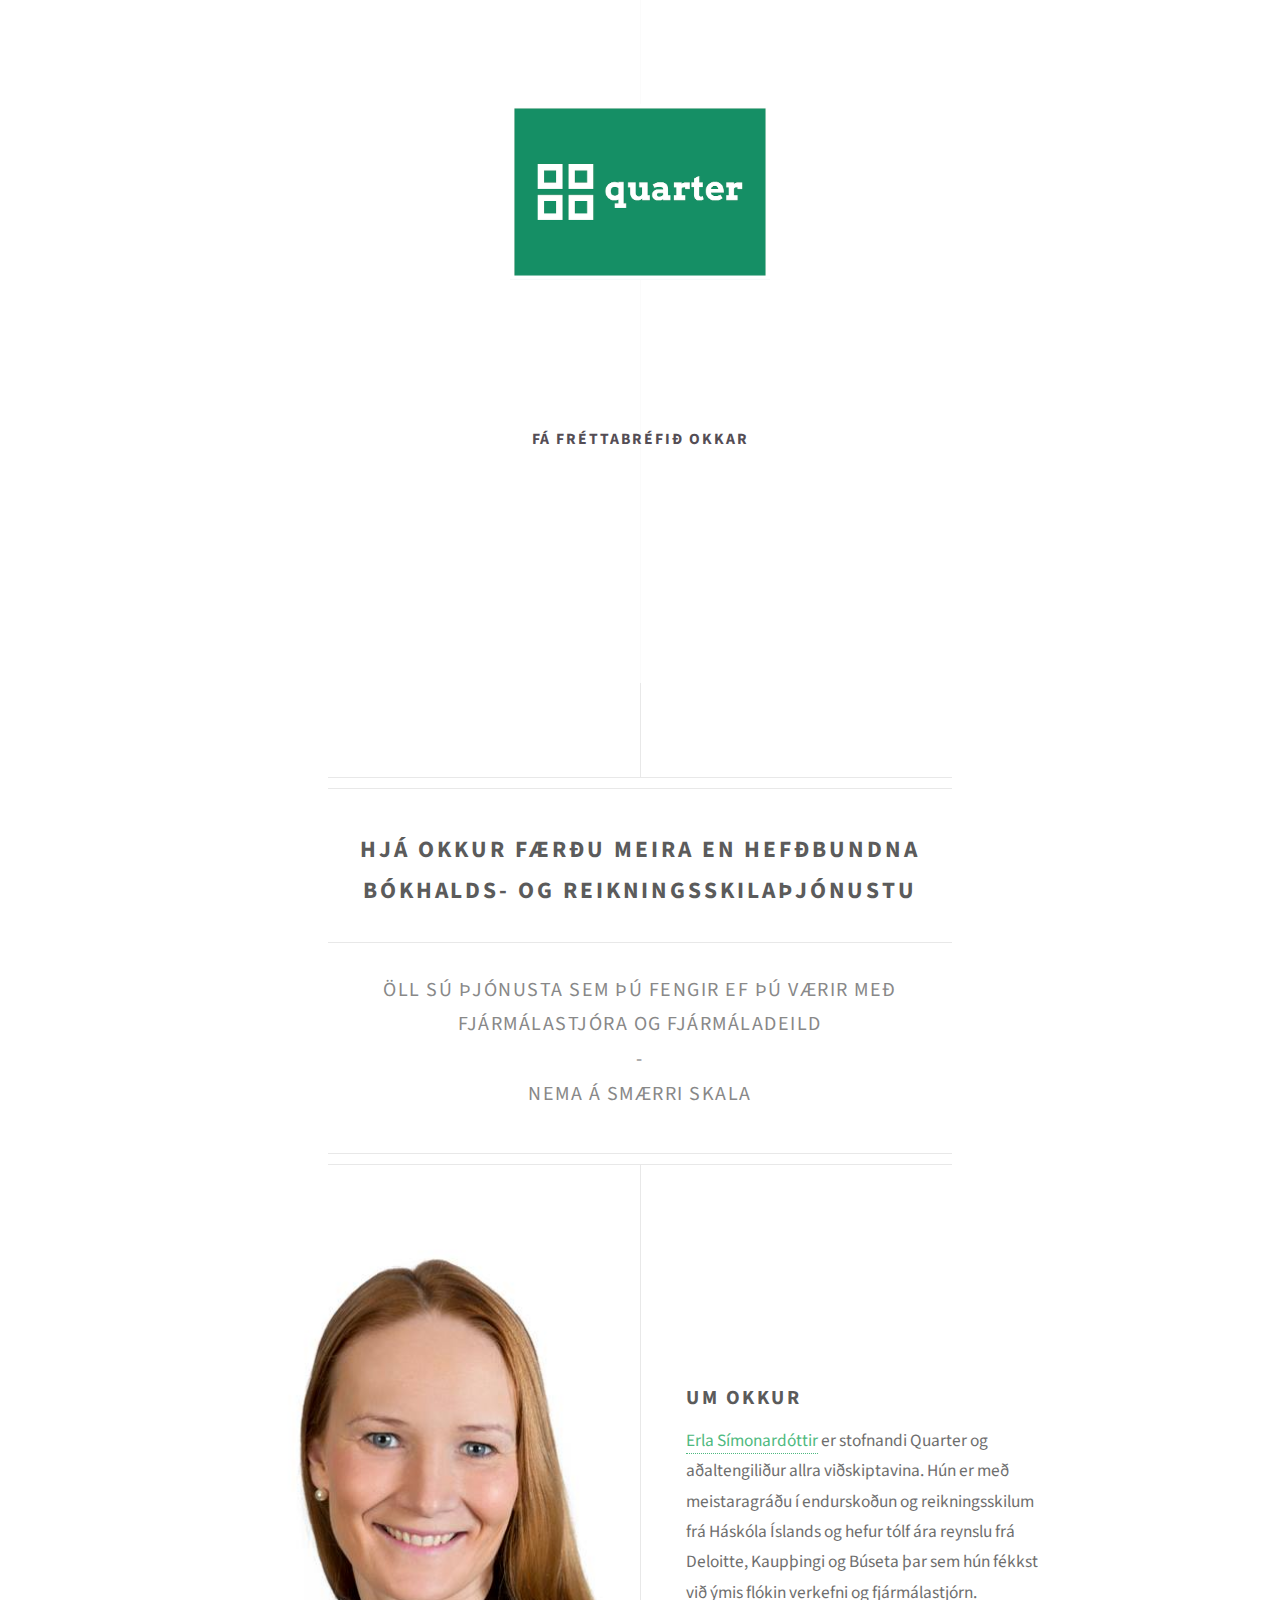
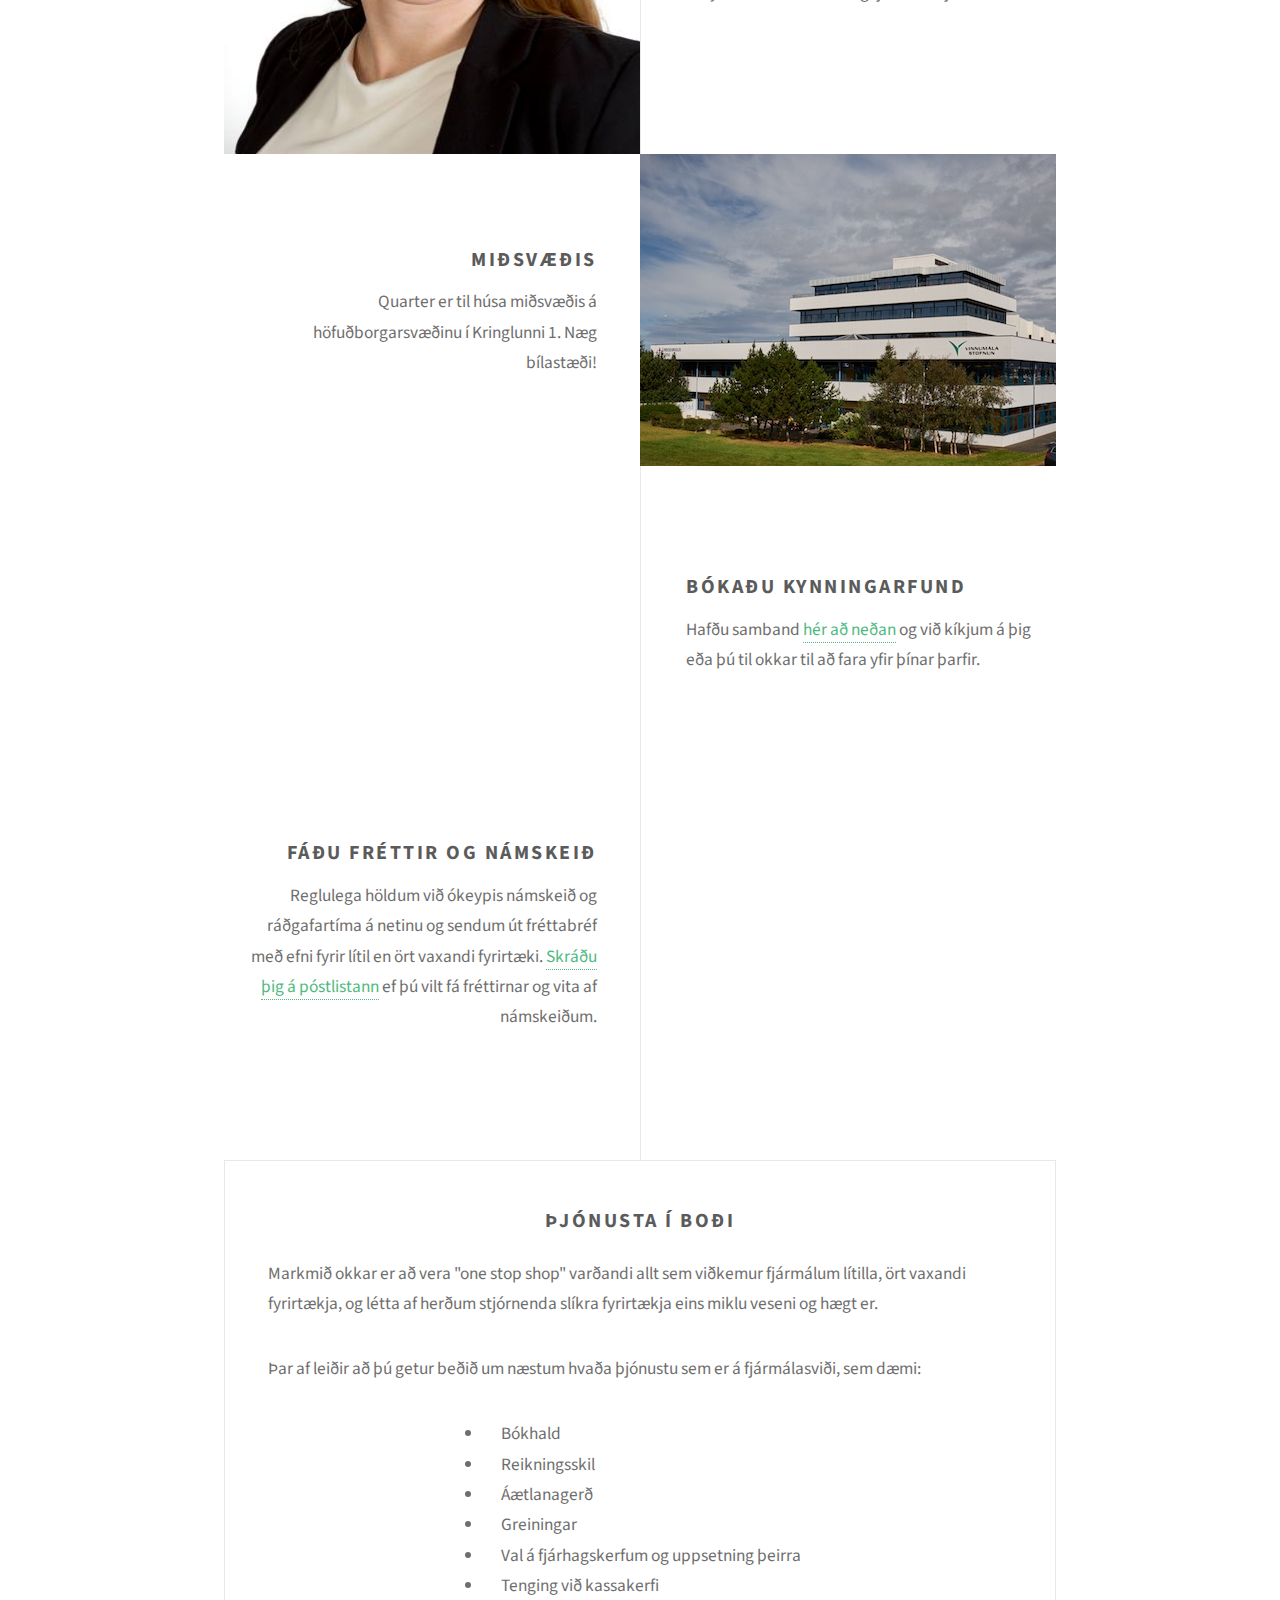
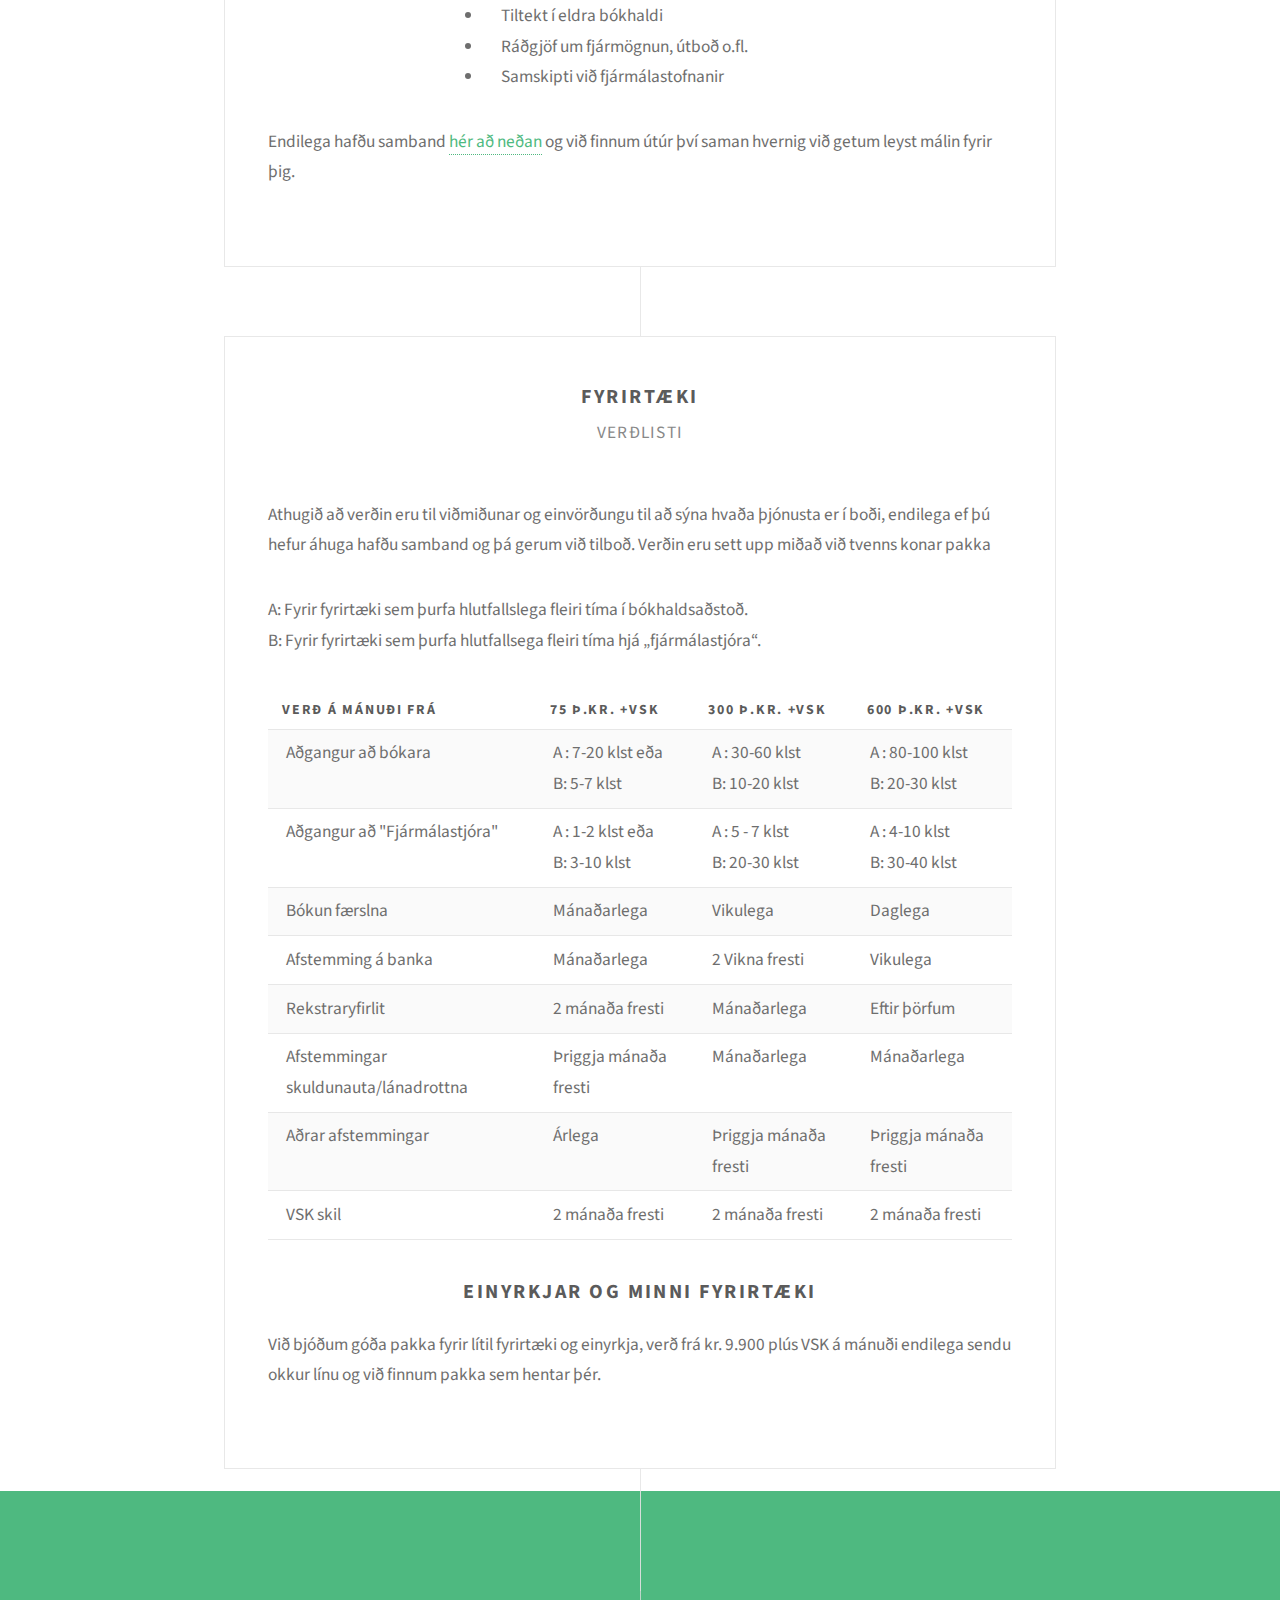
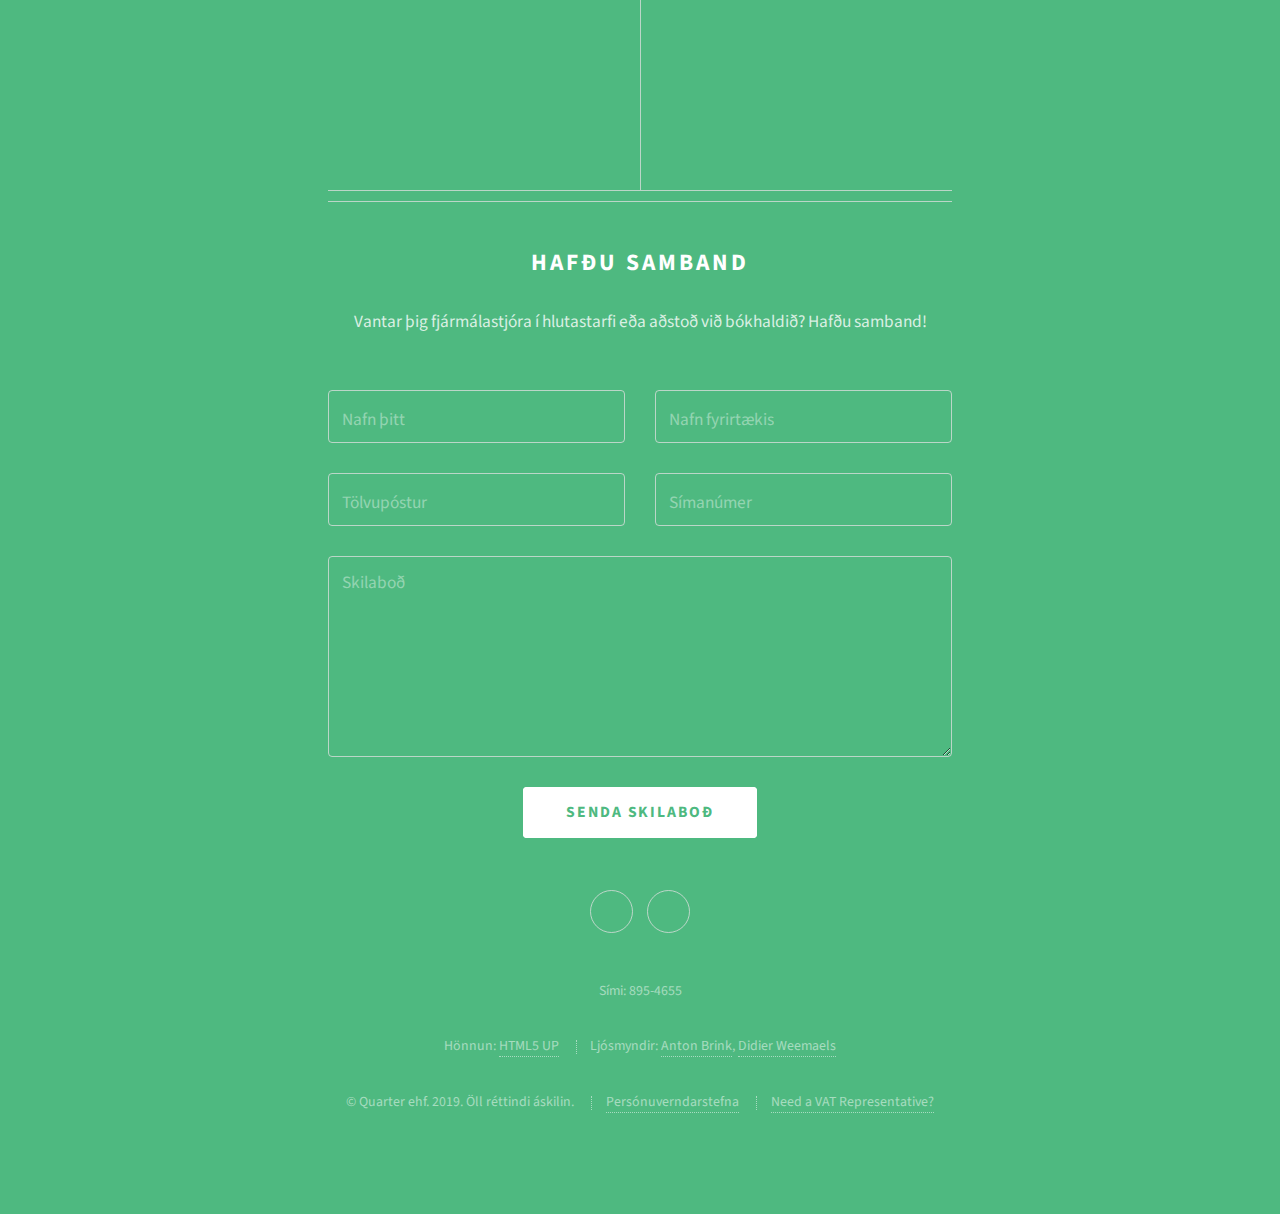
==== commit 19a6ea8f: "adding price list" ====
--- a/index.html
+++ b/index.html
@@ -1,17 +1,17 @@
-<!DOCTYPE HTML>
-<!--
-	Directive by HTML5 UP
-	html5up.net | @ajlkn
-	Free for personal and commercial use under the CCA 3.0 license (html5up.net/license)
--->
-<html>
-	<head>
-		<title>Quarter - Viðskiptalausnir fyrir lítil en ört vaxandi fyrirtæki</title>
-		<meta charset="utf-8" />
-		<meta name="viewport" content="width=device-width, initial-scale=1" />
-		<!--[if lte IE 8]><script src="assets/js/ie/html5shiv.js"></script><![endif]-->
-		<link rel="stylesheet" href="assets/css/main.css" />
-		<!--[if lte IE 8]><link rel="stylesheet" href="assets/css/ie8.css" /><![endif]-->
+<!DOCTYPE HTML>
+<!--
+	Directive by HTML5 UP
+	html5up.net | @ajlkn
+	Free for personal and commercial use under the CCA 3.0 license (html5up.net/license)
+-->
+<html>
+	<head>
+		<title>Quarter - Viðskiptalausnir fyrir lítil en ört vaxandi fyrirtæki</title>
+		<meta charset="utf-8" />
+		<meta name="viewport" content="width=device-width, initial-scale=1" />
+		<!--[if lte IE 8]><script src="assets/js/ie/html5shiv.js"></script><![endif]-->
+		<link rel="stylesheet" href="assets/css/main.css" />
+		<!--[if lte IE 8]><link rel="stylesheet" href="assets/css/ie8.css" /><![endif]-->
 
 		<!-- Global Site Tag (gtag.js) - Google Analytics -->
 		<script async src="https://www.googletagmanager.com/gtag/js?id=UA-106864185-1"></script>
@@ -34,33 +34,33 @@
 		        a.appendChild(r);
 		    })(window,document,'https://static.hotjar.com/c/hotjar-','.js?sv=');
 		</script>
-	</head>
-	<body>
-
-		<!-- Header -->
-			<div id="header">
-				<span class="icon"><img width="260" src="images/logo.png"/></span>
-				<h1>Heildarþjónusta á fjármálasviði</h1>
+	</head>
+	<body>
+
+		<!-- Header -->
+			<div id="header">
+				<span class="icon"><img width="260" src="images/logo.png"/></span>
+				<h1>Heildarþjónusta á fjármálasviði</h1>
 				<p>Quarter býður uppá <strong>sérsniðnar lausnir</strong> fyrir lítil en <strong>ört vaxandi</strong> fyrirtæki</p>
                 <p style="padding-top: 1em;">
                     <ul class="actions">
                         <li><a class="button open-popup" href="#">Fá fréttabréfið okkar</a></li>
                     </ul>
                 </p>
-			</div>
-
-		<!-- Main -->
-			<div id="main">
-
-				<header class="major container 75%">
-					<h2>Hjá okkur færðu meira en hefðbundna
-					<br />
-					bókhalds- og reikningsskilaþjónustu
-					</h2>
-					<p>Öll sú þjónusta sem þú fengir ef þú værir með fjármálastjóra og fjármáladeild <br/>-<br/> Nema á smærri skala</p>
-				</header>
-
-				<div class="box alt container">
+			</div>
+
+		<!-- Main -->
+			<div id="main">
+
+				<header class="major container 75%">
+					<h2>Hjá okkur færðu meira en hefðbundna
+					<br />
+					bókhalds- og reikningsskilaþjónustu
+					</h2>
+					<p>Öll sú þjónusta sem þú fengir ef þú værir með fjármálastjóra og fjármáladeild <br/>-<br/> Nema á smærri skala</p>
+				</header>
+
+				<div class="box alt container">
 					<section class="feature extralong left">
 						<a target="_blank" href="https://www.linkedin.com/in/erla-símonardóttir-34824221/" class="image"><img src="images/erla.jpeg" alt="Mynd af Erlu Símonardóttur" id="erlapic"/></a>
 						<div class="content">
@@ -68,26 +68,26 @@
 							<p><a target="_blank" href="https://www.linkedin.com/in/erla-símonardóttir-34824221/">Erla Símonardóttir</a> er stofnandi Quarter og aðaltengiliður allra viðskiptavina. Hún er með meistaragráðu í endurskoðun og reikningsskilum frá Háskóla Íslands og hefur tólf ára reynslu frá Deloitte, Kaupþingi og Búseta þar sem hún fékkst við ýmis flókin verkefni og fjármálastjórn.</p>
 						</div>
 					</section>
-					<section class="feature right">
-						<a target="_blank" href="https://goo.gl/maps/VgeEj7yScfL2" class="image icon fa-map-marker"><img src="images/pic01.jpg" alt="Photo of our office building at Kringlan 1, Reykjavik"/></a>
-						<div class="content">
-							<h3>Miðsvæðis</h3>
-							<p>Quarter er til húsa miðsvæðis á höfuðborgarsvæðinu í Kringlunni 1. Næg bílastæði!</p>
-						</div>
-					</section>
-					<section class="feature left">
-						<a href="#contactus" class="image icon fa-calendar-check-o"><img src="images/pic02.jpg" alt="" /></a>
-						<div class="content">
-							<h3>Bókaðu kynningarfund</h3>
-							<p>Hafðu samband <a href="#contactus">hér að neðan</a> og við kíkjum á þig eða þú til okkar til að fara yfir þínar þarfir.</p>
-						</div>
-					</section>
-					<section class="feature right">
-						<a href="#" onclick="showMailingPopUp()" class="image icon fa-envelope-o"><img src="images/pic03.jpg" alt="" /></a>
-						<div class="content">
-							<h3>Fáðu fréttir og námskeið</h3>
-							<p>Reglulega höldum við ókeypis námskeið og ráðgafartíma á netinu og sendum út fréttabréf með efni fyrir lítil en ört vaxandi fyrirtæki. <a href="#" onclick="showMailingPopUp()">Skráðu þig á póstlistann</a> ef þú vilt fá fréttirnar og vita af námskeiðum.</p>
-						</div>
+					<section class="feature right">
+						<a target="_blank" href="https://goo.gl/maps/VgeEj7yScfL2" class="image icon fa-map-marker"><img src="images/pic01.jpg" alt="Photo of our office building at Kringlan 1, Reykjavik"/></a>
+						<div class="content">
+							<h3>Miðsvæðis</h3>
+							<p>Quarter er til húsa miðsvæðis á höfuðborgarsvæðinu í Kringlunni 1. Næg bílastæði!</p>
+						</div>
+					</section>
+					<section class="feature left">
+						<a href="#contactus" class="image icon fa-calendar-check-o"><img src="images/pic02.jpg" alt="" /></a>
+						<div class="content">
+							<h3>Bókaðu kynningarfund</h3>
+							<p>Hafðu samband <a href="#contactus">hér að neðan</a> og við kíkjum á þig eða þú til okkar til að fara yfir þínar þarfir.</p>
+						</div>
+					</section>
+					<section class="feature right">
+						<a href="#" onclick="showMailingPopUp()" class="image icon fa-envelope-o"><img src="images/pic03.jpg" alt="" /></a>
+						<div class="content">
+							<h3>Fáðu fréttir og námskeið</h3>
+							<p>Reglulega höldum við ókeypis námskeið og ráðgafartíma á netinu og sendum út fréttabréf með efni fyrir lítil en ört vaxandi fyrirtæki. <a href="#" onclick="showMailingPopUp()">Skráðu þig á póstlistann</a> ef þú vilt fá fréttirnar og vita af námskeiðum.</p>
+						</div>
 					</section>
 				</div>
 
@@ -122,26 +122,121 @@
                         hvernig við getum leyst málin fyrir þig.
                     </p>
 
-                </div>
-
-			</div>
-
-		<!-- Footer -->
+				</div>
+				
+				<div class="box container">
+					<section>
+						<header>
+							<h3>Fyrirtæki</h3>
+							<p>Verðlisti</p>
+						</header>
+						<p>
+							Athugið að verðin eru til viðmiðunar og einvörðungu til að sýna hvaða
+							þjónusta er í boði, endilega ef þú hefur áhuga hafðu samband og þá gerum
+							við tilboð. Verðin eru sett upp miðað við tvenns konar pakka 
+						</p>
+						<p>
+							A: Fyrir fyrirtæki sem þurfa hlutfallslega fleiri tíma í bókhaldsaðstoð.<br/>
+							B: Fyrir fyrirtæki sem þurfa hlutfallsega fleiri tíma hjá „fjármálastjóra“.
+						</p>
+						<div class="table-wrapper">
+							<table class="default">
+								<thead>
+									<tr>
+										<th>Verð á mánuði frá</th>
+										<th>75 þ.kr. +VSK</th>
+										<th>300 þ.kr. +VSK</th>
+										<th>600 þ.kr. +VSK</th>
+									</tr>
+								</thead>
+								<tbody>
+									<tr>
+										<td>Aðgangur að bókara</td>
+										<td>A : 7-20 klst eða<br>
+											B: 5-7 klst</td>
+										<td>A : 30-60 klst<br>
+											B: 10-20 klst</td>
+										<td>A : 80-100 klst  <br>
+											B: 20-30 klst</td>
+									</tr>
+									<tr>
+										<td>Aðgangur að "Fjármálastjóra"</td>
+										<td>A : 1-2  klst eða <br> B: 3-10 klst</td>
+										<td>A : 5 - 7   klst <br>
+											B: 20-30 klst</td>
+										<td>A : 4-10  klst  <br>            
+											B: 30-40 klst</td>
+									</tr>
+									<tr>
+										<td>Bókun færslna</td>
+										<td>Mánaðarlega</td>
+										<td>Vikulega</td>
+										<td>Daglega</td>
+									</tr>
+									<tr>
+										<td>Afstemming á banka</td>
+										<td>Mánaðarlega</td>
+										<td>2 Vikna fresti</td>
+										<td>Vikulega</td>
+									</tr>
+									<tr>
+										<td>Rekstraryfirlit </td>
+										<td>2 mánaða fresti</td>
+										<td>Mánaðarlega</td>
+										<td>Eftir þörfum</td>
+									</tr>
+									<tr>
+										<td>Afstemmingar skuldunauta/lánadrottna</td>
+										<td>Þriggja mánaða fresti</td>
+										<td>Mánaðarlega</td>
+										<td>Mánaðarlega</td>
+									</tr>
+									<tr>
+										<td>Aðrar afstemmingar</td>
+										<td>Árlega</td>
+										<td>Þriggja mánaða fresti</td>
+										<td>Þriggja mánaða fresti</td>
+									</tr>
+									<tr>
+										<td>VSK skil </td>
+										<td>2 mánaða fresti</td>
+										<td>2 mánaða fresti </td>
+										<td>2 mánaða fresti </td>
+									</tr>
+								</tbody>
+							</table>
+						</div>
+					</section>
+					<section>
+						<header>
+							<h3>Einyrkjar og minni fyrirtæki</h3>
+						</header>
+						<p>
+							Við bjóðum góða pakka fyrir lítil fyrirtæki og einyrkja, verð frá kr.
+							9.900 plús VSK á mánuði endilega sendu okkur línu og við finnum pakka
+							sem hentar þér.
+						</p>
+					</section>
+				</div>
+
+			</div>
+
+		<!-- Footer -->
 			<div id="footer">
-                <a name="contactus"></a>
-				<div class="container 75%">
-
-					<header class="major last">
-						<h2>Hafðu samband</h2>
-					</header>
-
-					<p>Vantar þig fjármálastjóra í hlutastarfi eða aðstoð við bókhaldið? Hafðu samband!</p>
-
-					<form method="post" action="https://formspree.io/info@quarter.is">
-						<div class="row">
-							<div class="6u 12u(mobilep)">
-								<input type="text" name="name" placeholder="Nafn þitt" />
-							</div>
+                <a name="contactus"></a>
+				<div class="container 75%">
+
+					<header class="major last">
+						<h2>Hafðu samband</h2>
+					</header>
+
+					<p>Vantar þig fjármálastjóra í hlutastarfi eða aðstoð við bókhaldið? Hafðu samband!</p>
+
+					<form method="post" action="https://formspree.io/info@quarter.is">
+						<div class="row">
+							<div class="6u 12u(mobilep)">
+								<input type="text" name="name" placeholder="Nafn þitt" />
+							</div>
                             <div class="6u 12u(mobilep)">
 								<input type="text" name="company" placeholder="Nafn fyrirtækis" />
 							</div>
@@ -154,25 +249,25 @@
                                 <input type="text" name="phone" placeholder="Símanúmer" />
                             </div>
                         </div>
-						<div class="row">
-							<div class="12u">
-								<textarea name="message" placeholder="Skilaboð" rows="6"></textarea>
-							</div>
-						</div>
-						<div class="row">
-							<div class="12u">
-								<ul class="actions">
-									<li><input type="submit" value="Senda skilaboð" /></li>
-								</ul>
-							</div>
-						</div>
-					</form>
-
-					<ul class="icons">
-						<li><a href="https://www.facebook.com/quarterbokhald" class="icon fa-facebook"><span class="label">Facebook - Quarter</span></a></li>
+						<div class="row">
+							<div class="12u">
+								<textarea name="message" placeholder="Skilaboð" rows="6"></textarea>
+							</div>
+						</div>
+						<div class="row">
+							<div class="12u">
+								<ul class="actions">
+									<li><input type="submit" value="Senda skilaboð" /></li>
+								</ul>
+							</div>
+						</div>
+					</form>
+
+					<ul class="icons">
+						<li><a href="https://www.facebook.com/quarterbokhald" class="icon fa-facebook"><span class="label">Facebook - Quarter</span></a></li>
                         <li><a href="mailto:erla@quarter.is" class="icon fa-mail-reply"><span class="label">Email</span></a></li>
-					</ul>
-
+					</ul>
+
                     <ul class="copyright">
                         <li>Sími: 895-4655</li>
 					</ul>
@@ -180,21 +275,21 @@
                         <li>Hönnun: <a href="http://html5up.net">HTML5 UP</a></li>
                         <li>Ljósmyndir: <a href="https://www.facebook.com/AntonBrinkPhotographer">Anton Brink</a>, <a href="https://unsplash.com/@didwee">Didier Weemaels</a></li>
 					</ul>
-					<ul class="copyright">
+					<ul class="copyright">
 						<li>&copy; Quarter ehf. 2019. Öll réttindi áskilin.</li>
 						<li><a href="/privacy-policy">Persónuverndarstefna</a></li>
                         <li><a href="/free-guide-do-you-need-a-vat-representative-or-agent-in-iceland">Need a VAT Representative?</a></li>
                     </ul>
-
-				</div>
-			</div>
-
-		<!-- Scripts -->
-			<script src="assets/js/jquery.min.js"></script>
-			<script src="assets/js/skel.min.js"></script>
-			<script src="assets/js/util.js"></script>
-			<!--[if lte IE 8]><script src="assets/js/ie/respond.min.js"></script><![endif]-->
-			<script src="assets/js/main.js"></script>
+
+				</div>
+			</div>
+
+		<!-- Scripts -->
+			<script src="assets/js/jquery.min.js"></script>
+			<script src="assets/js/skel.min.js"></script>
+			<script src="assets/js/util.js"></script>
+			<!--[if lte IE 8]><script src="assets/js/ie/respond.min.js"></script><![endif]-->
+			<script src="assets/js/main.js"></script>
 
             <!-- MailChimp form voodoo -->
             <script type="text/javascript" src="//s3.amazonaws.com/downloads.mailchimp.com/js/signup-forms/popup/embed.js" data-dojo-config="usePlainJson: true, isDebug: false"></script>
@@ -211,6 +306,25 @@
                 for (var i = 0; i < elements.length; ++i) {
                     elements[i].onclick = function() {showMailingPopUp()};
                 }
-            </script>
-	</body>
+            </script>
+
+    <!-- Facebook Pixel Code -->
+    <script>
+    !function(f,b,e,v,n,t,s)
+    {if(f.fbq)return;n=f.fbq=function(){n.callMethod?
+    n.callMethod.apply(n,arguments):n.queue.push(arguments)};
+    if(!f._fbq)f._fbq=n;n.push=n;n.loaded=!0;n.version='2.0';
+    n.queue=[];t=b.createElement(e);t.async=!0;
+    t.src=v;s=b.getElementsByTagName(e)[0];
+    s.parentNode.insertBefore(t,s)}(window, document,'script',
+    'https://connect.facebook.net/en_US/fbevents.js');
+    fbq('init', '4493406040687020');
+    fbq('track', 'PageView');
+    </script>
+    <noscript><img height="1" width="1" style="display:none"
+    src="https://www.facebook.com/tr?id=4493406040687020&ev=PageView&noscript=1"
+    /></noscript>
+    <!-- End Facebook Pixel Code —>
+    
+    </body>
 </html>
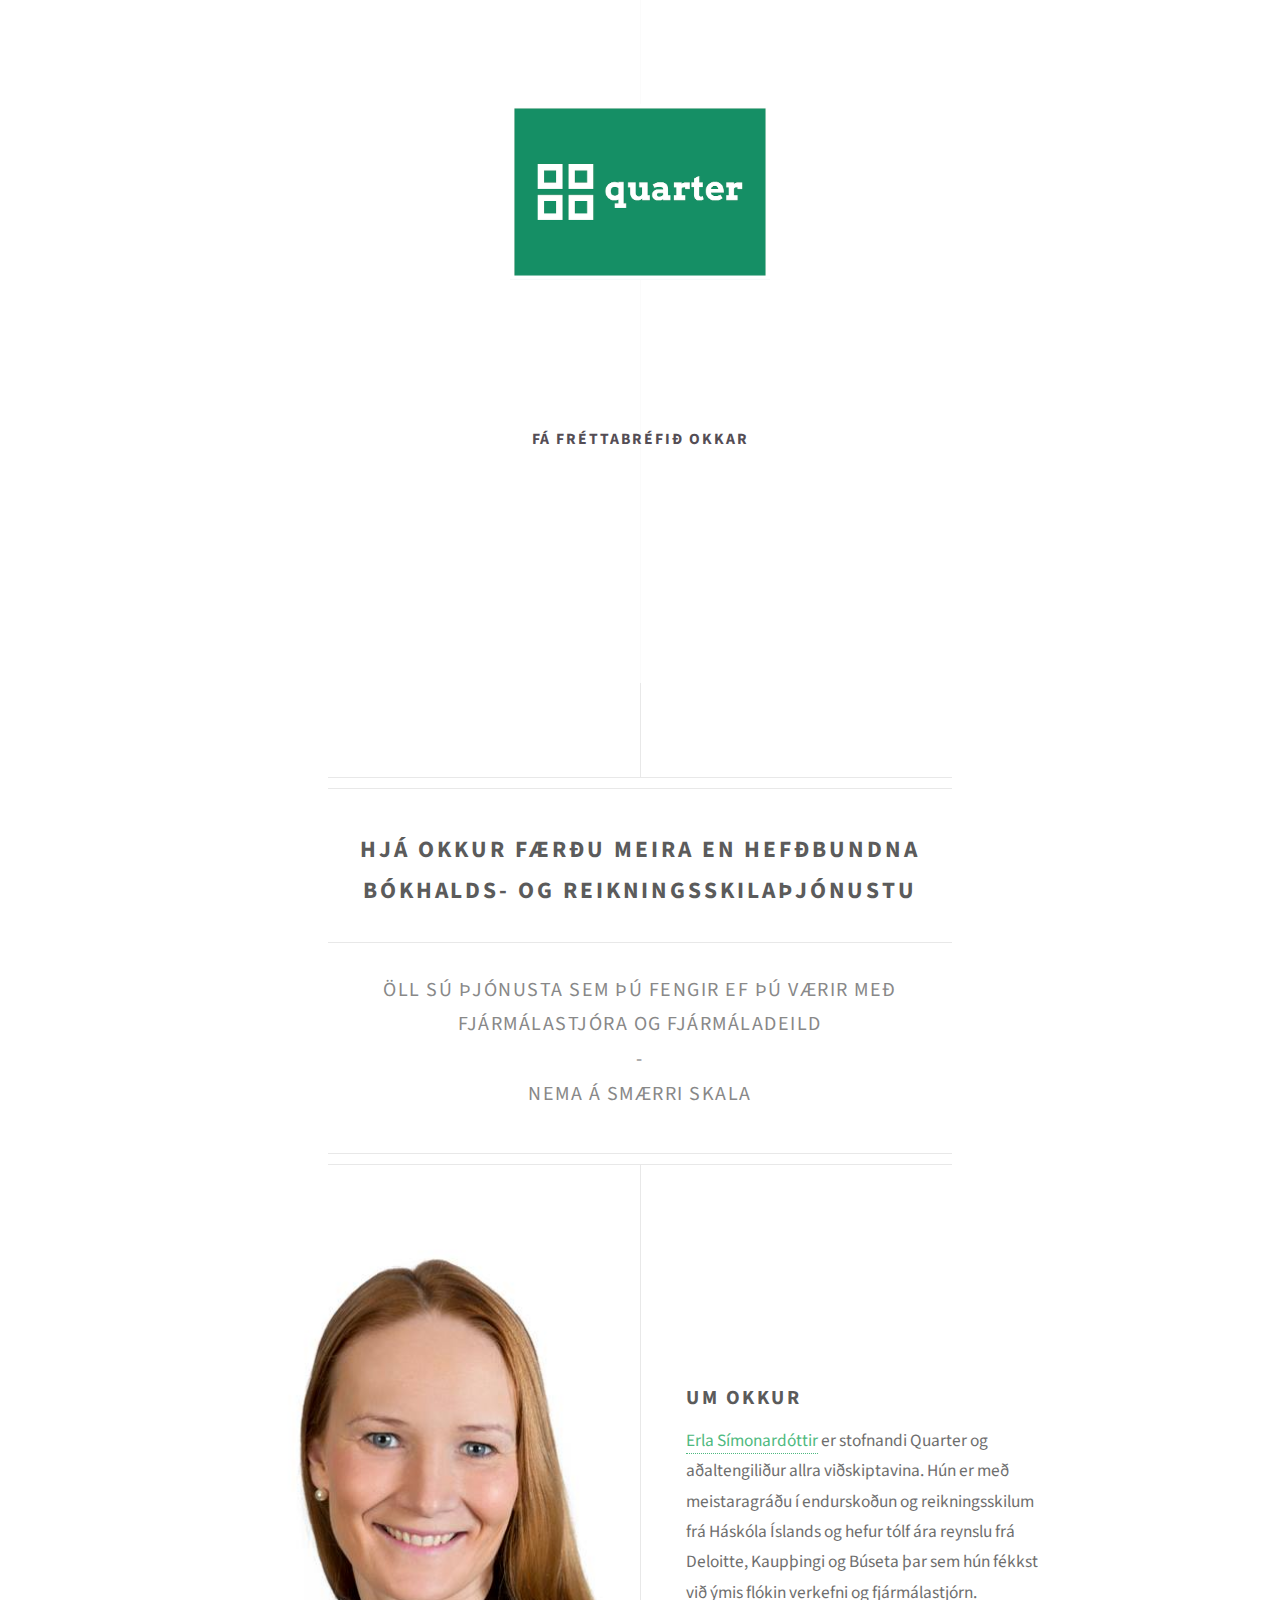
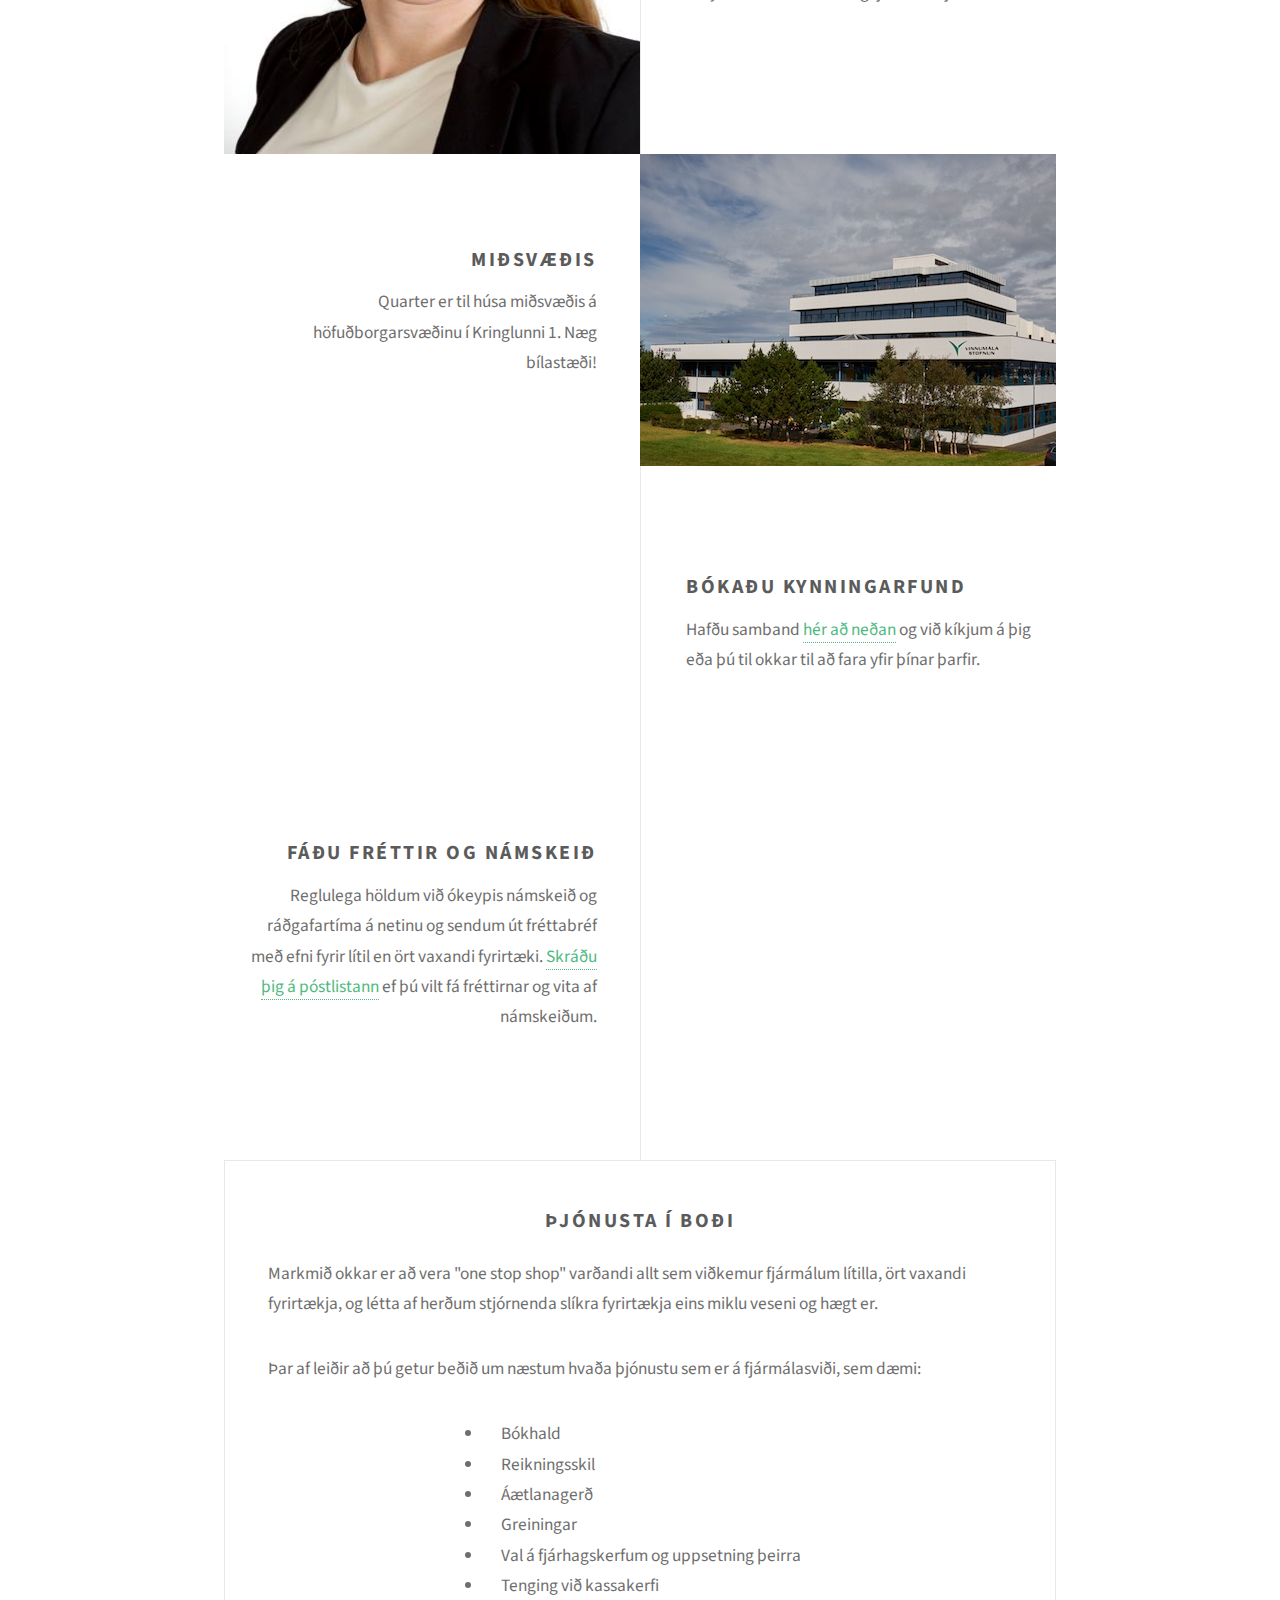
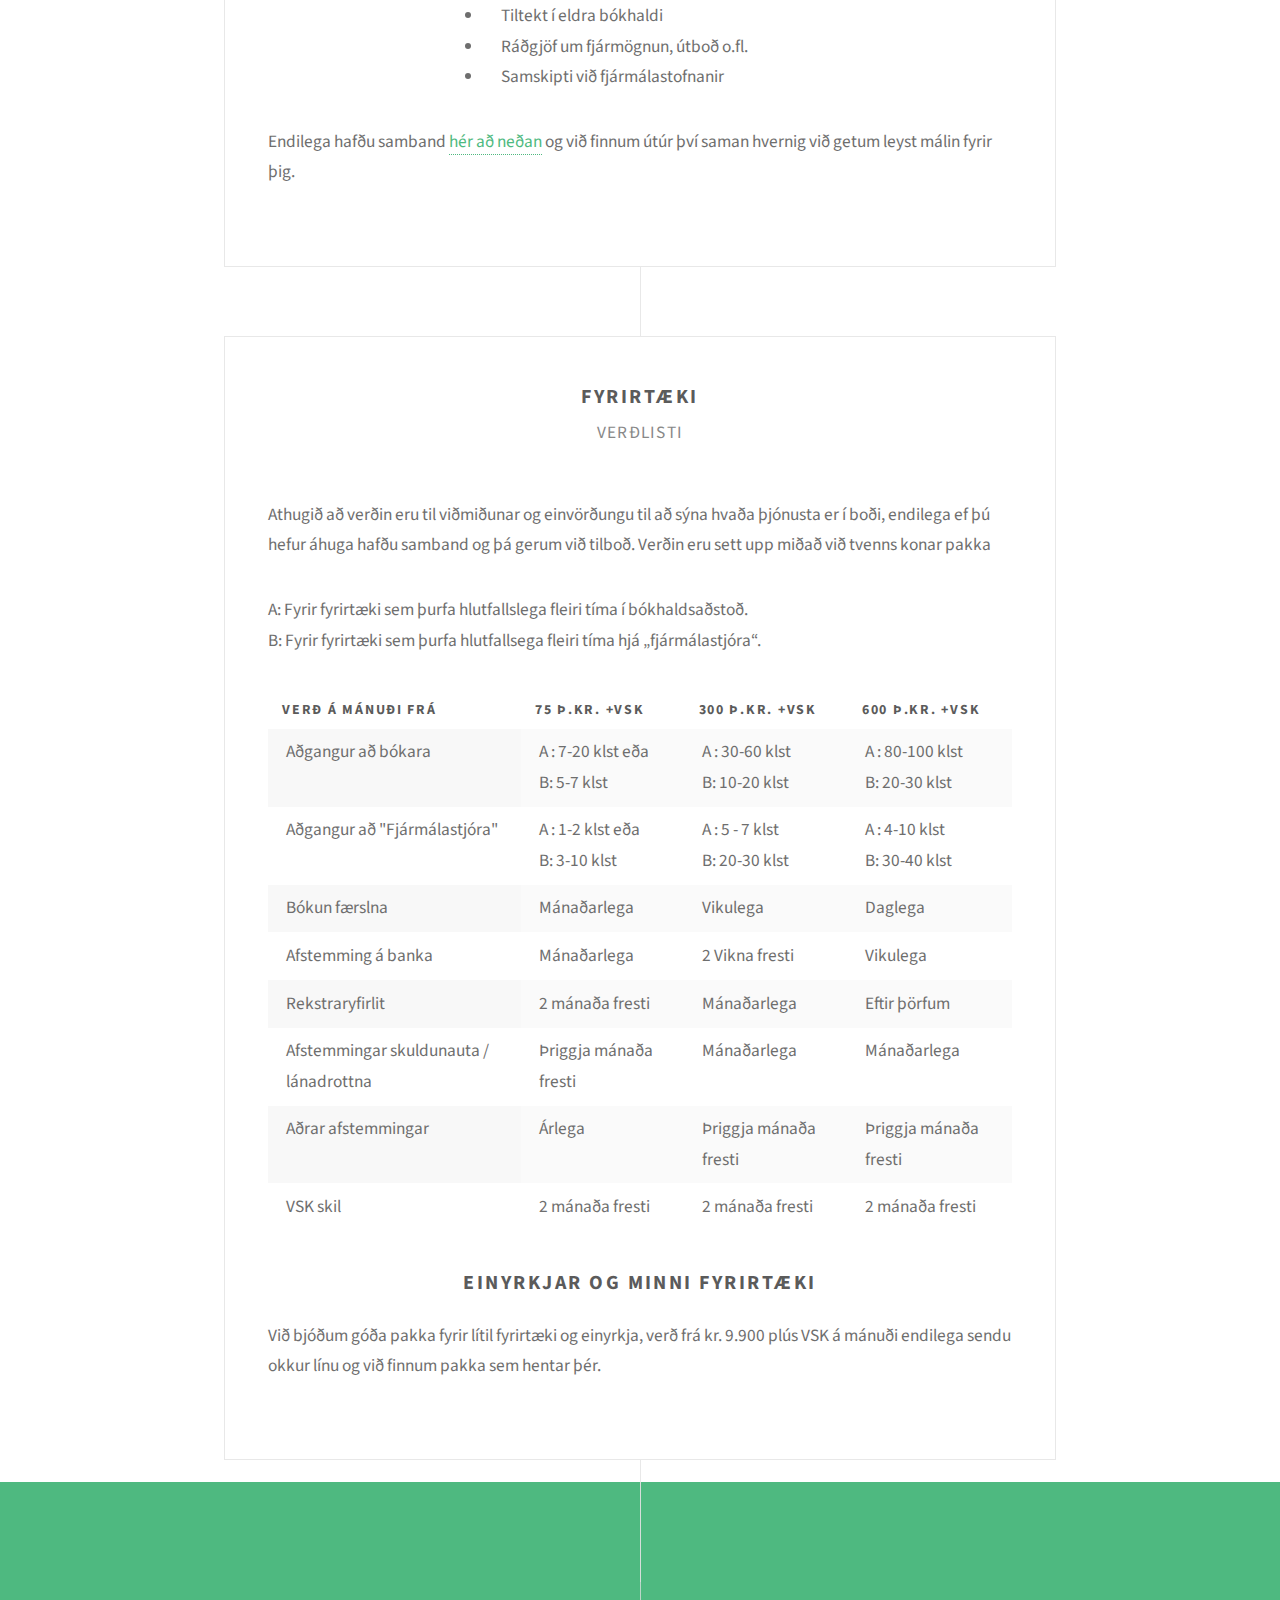
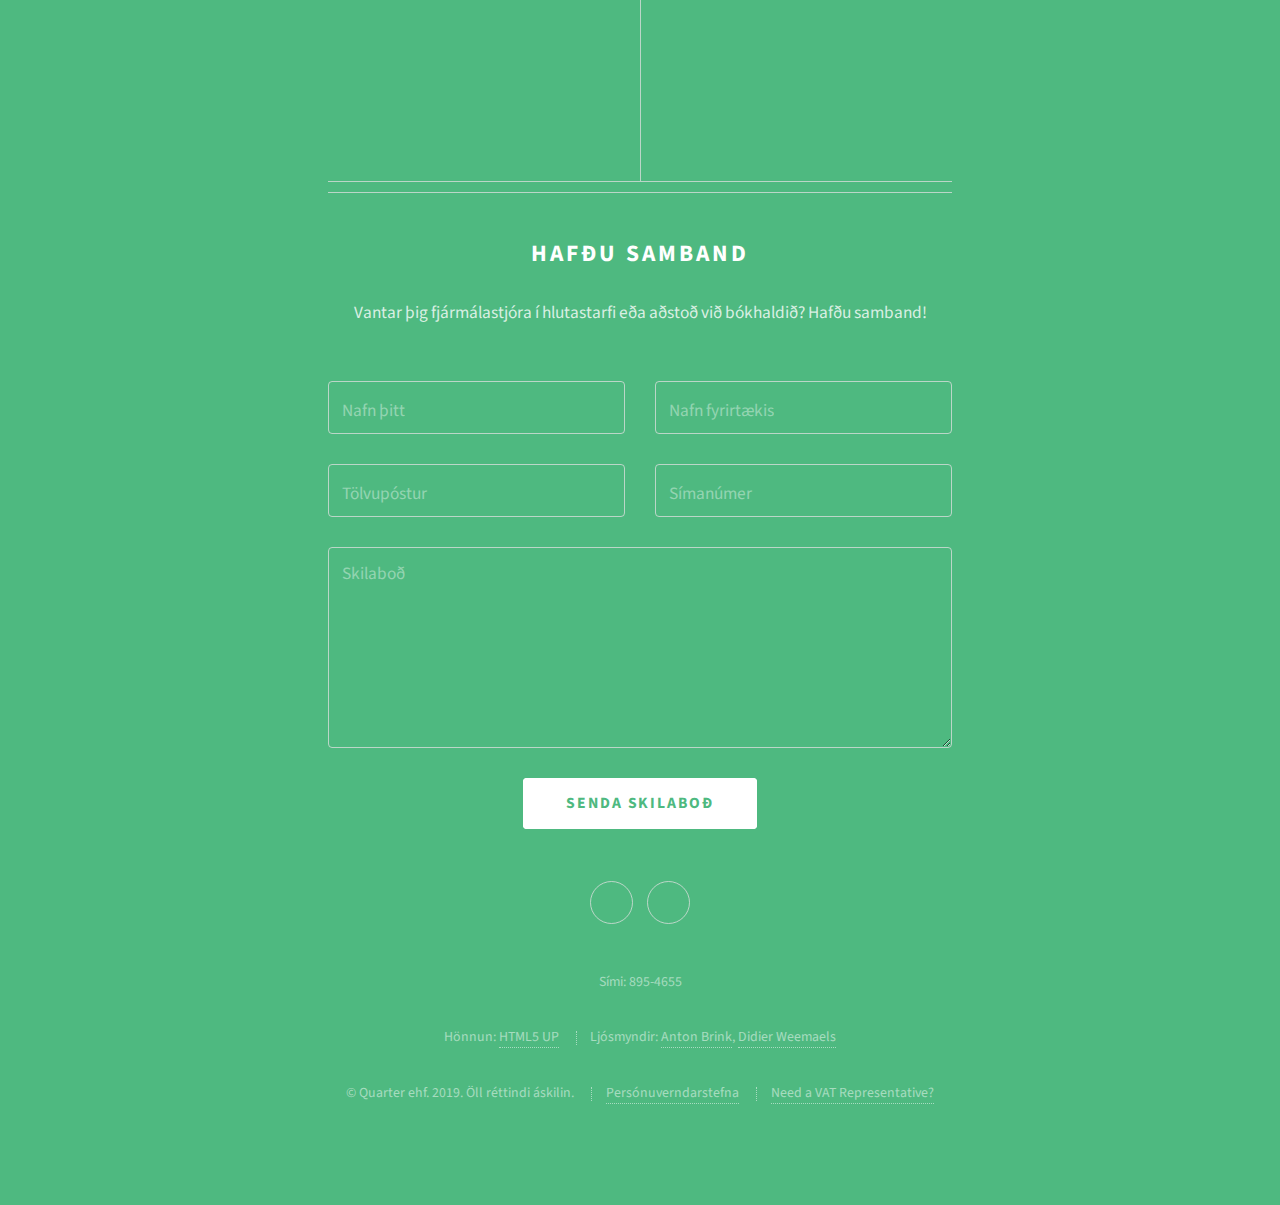
==== commit ca7b82ea: "Merge pull request #6 from marp-dev/master" ====
--- a/index.html
+++ b/index.html
@@ -186,7 +186,7 @@
 										<td>Eftir þörfum</td>
 									</tr>
 									<tr>
-										<td>Afstemmingar skuldunauta/lánadrottna</td>
+										<td>Afstemmingar skuldunauta / lánadrottna</td>
 										<td>Þriggja mánaða fresti</td>
 										<td>Mánaðarlega</td>
 										<td>Mánaðarlega</td>
--- a/assets/css/main.css
+++ b/assets/css/main.css
@@ -2300,16 +2300,18 @@
 			width: 100%;
 		}
 
-			table.default tbody tr {
-				border-bottom: solid 1px rgba(224, 224, 224, 0.75);
-			}
-
 				table.default tbody tr:nth-child(2n - 1) {
 					background: rgba(224, 224, 224, 0.15);
-				}
+        }
+        table.default tr:nth-child(2n - 1) td:first-child{
+          background: #f8f8f8;
+        }
 
 			table.default td {
-				padding: 0.5em 1em 0.5em 1em;
+        padding: 0.5em 1em 0.5em 1em;
+			}
+			table.default td:first-child, table.default th:first-child {
+        background: #ffffff;
 			}
 
 			table.default th {
@@ -2323,9 +2325,11 @@
 				text-transform: uppercase;
 			}
 
-			table.default thead {
-				border-bottom: solid 1px rgba(224, 224, 224, 0.75);
-			}
+      table.default tr > :first-child, table.default th > :first-child {
+				position: sticky;
+				left: 0;
+      }
+      
 
 /* Button */
 
@@ -3154,3 +3158,4 @@
 				}
 
 	}
+
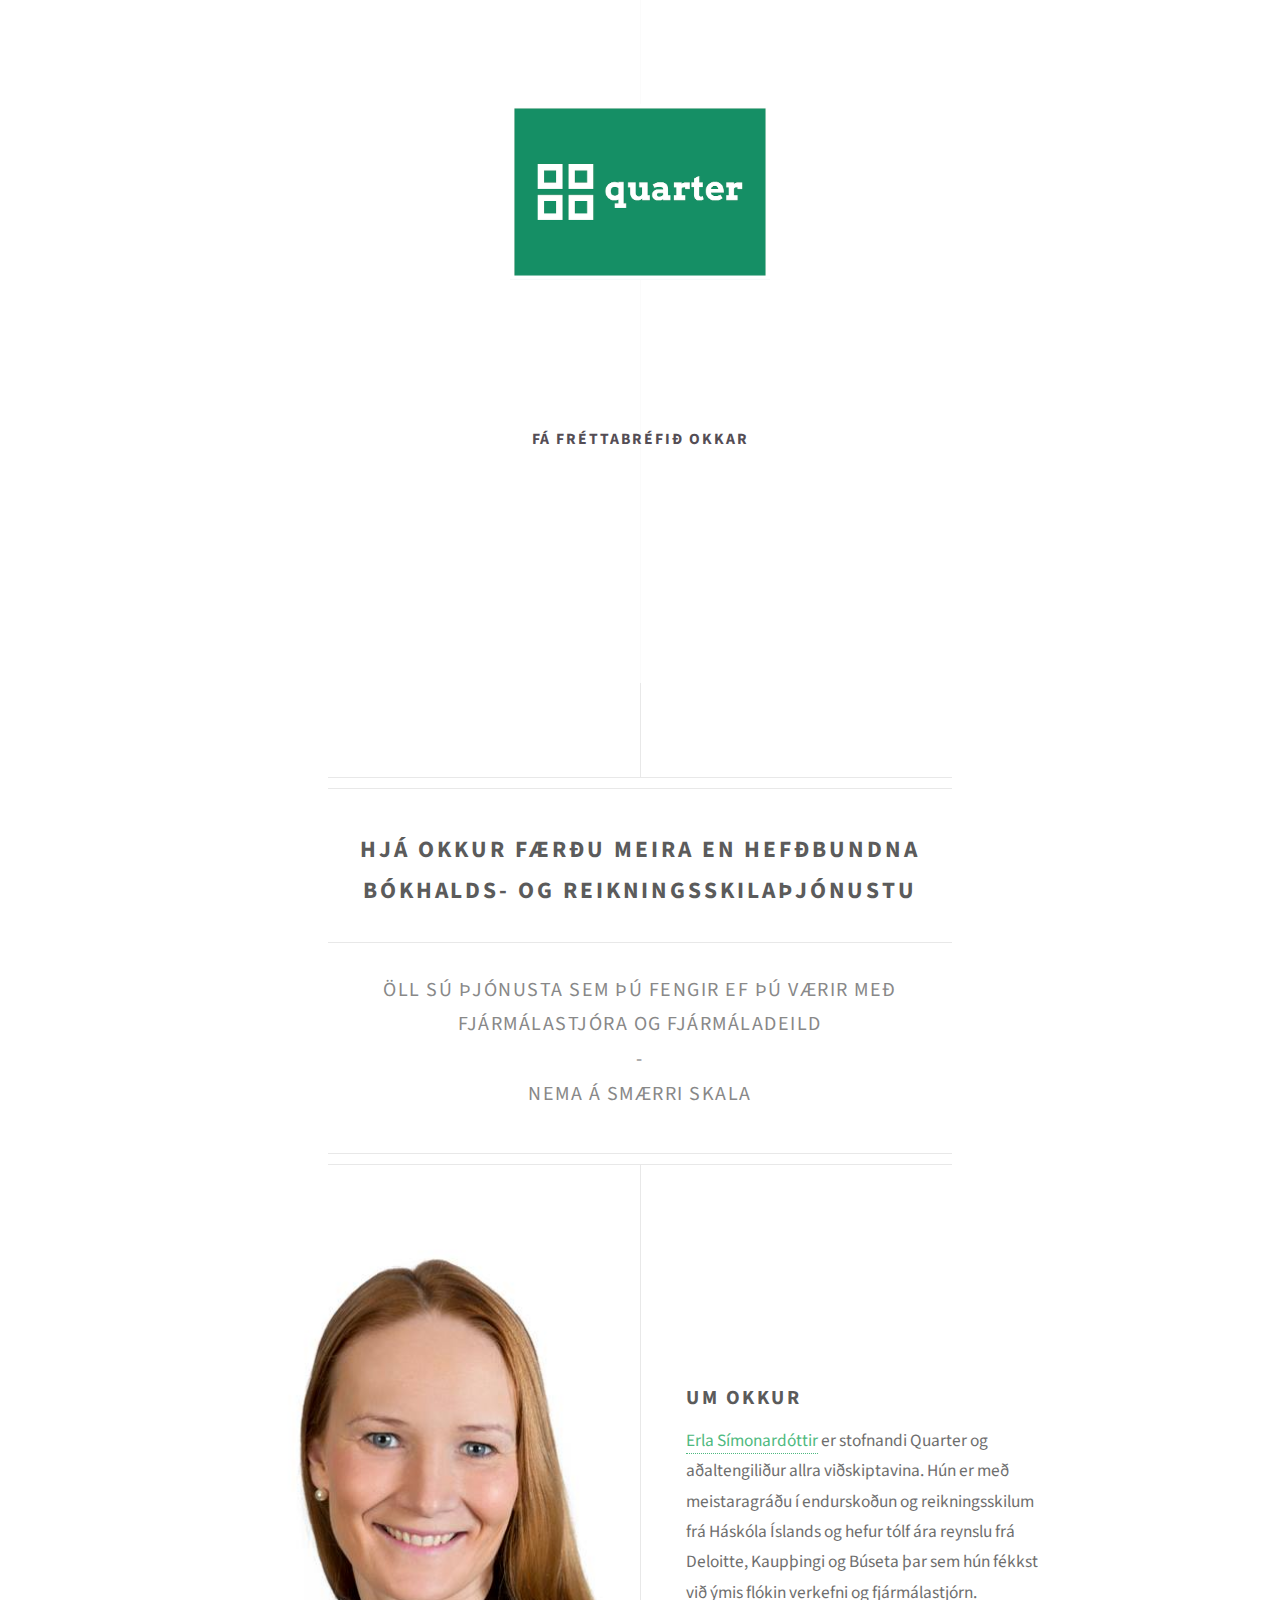
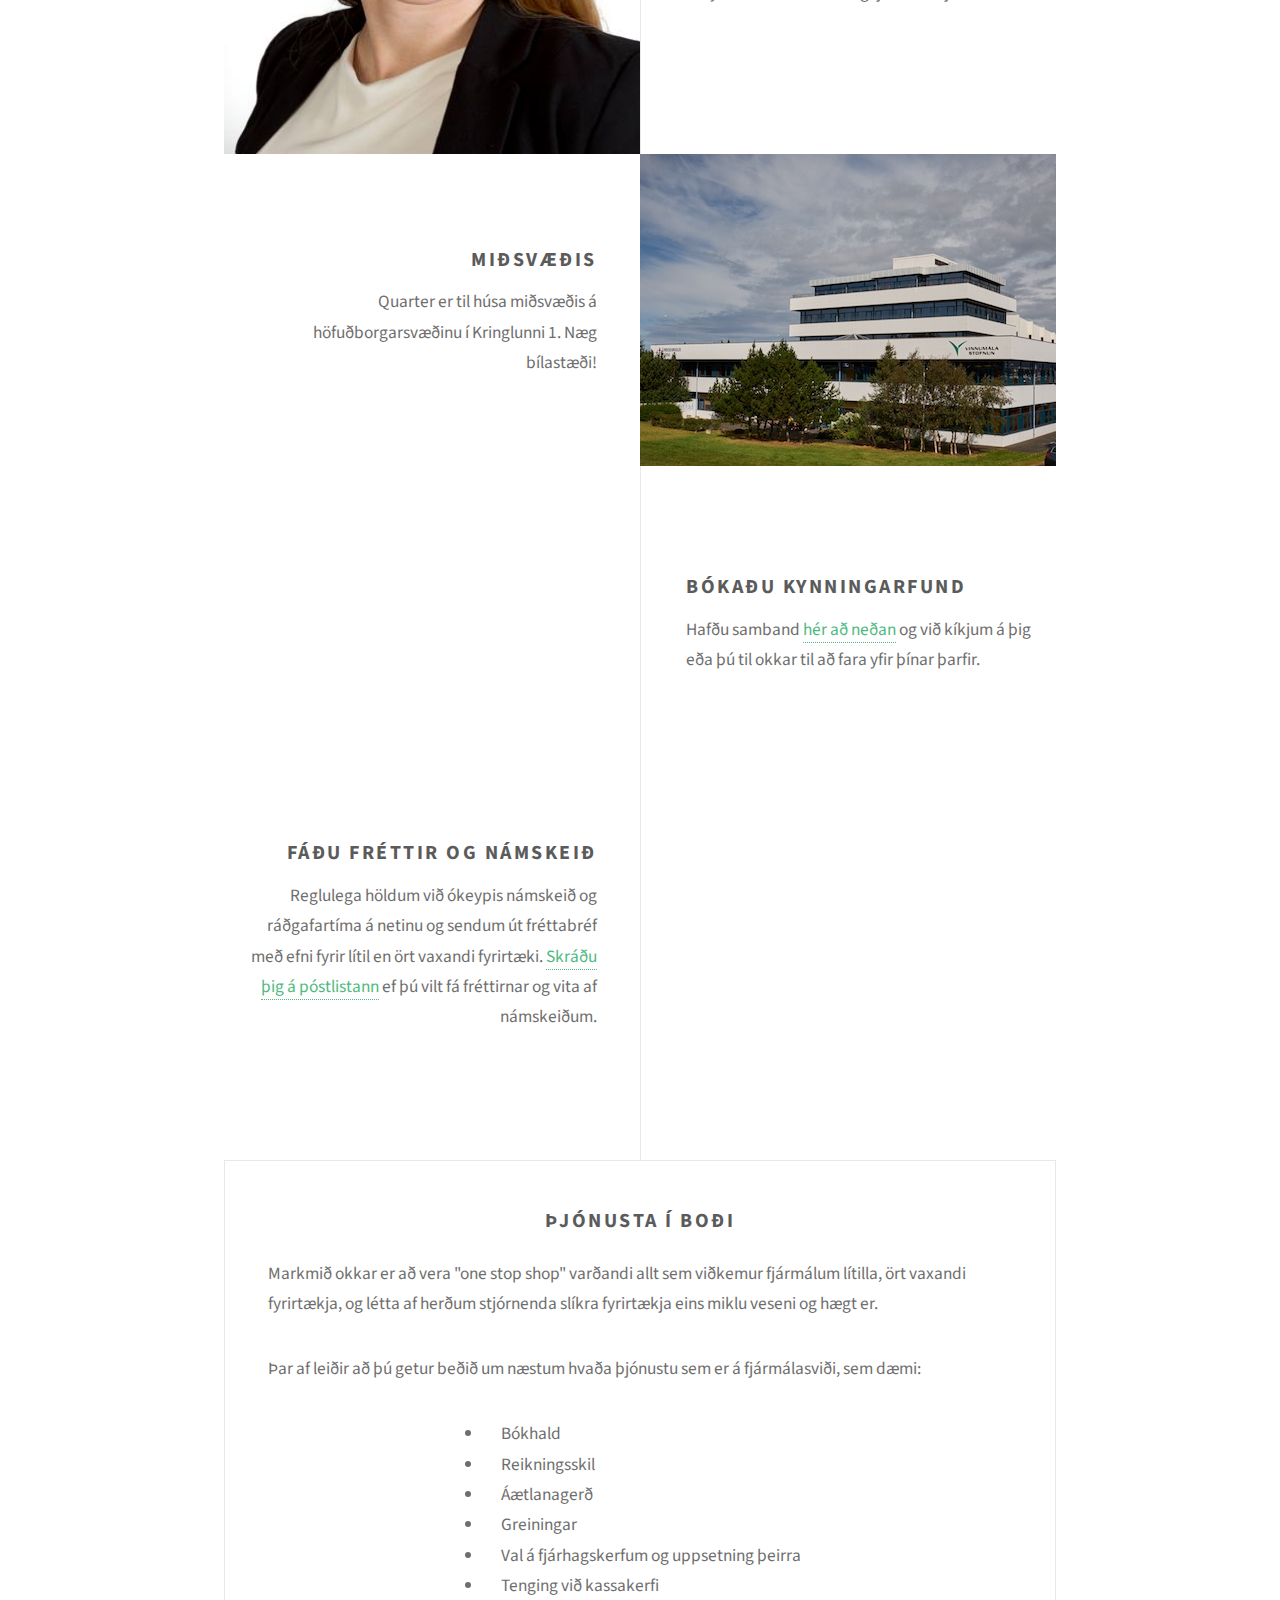
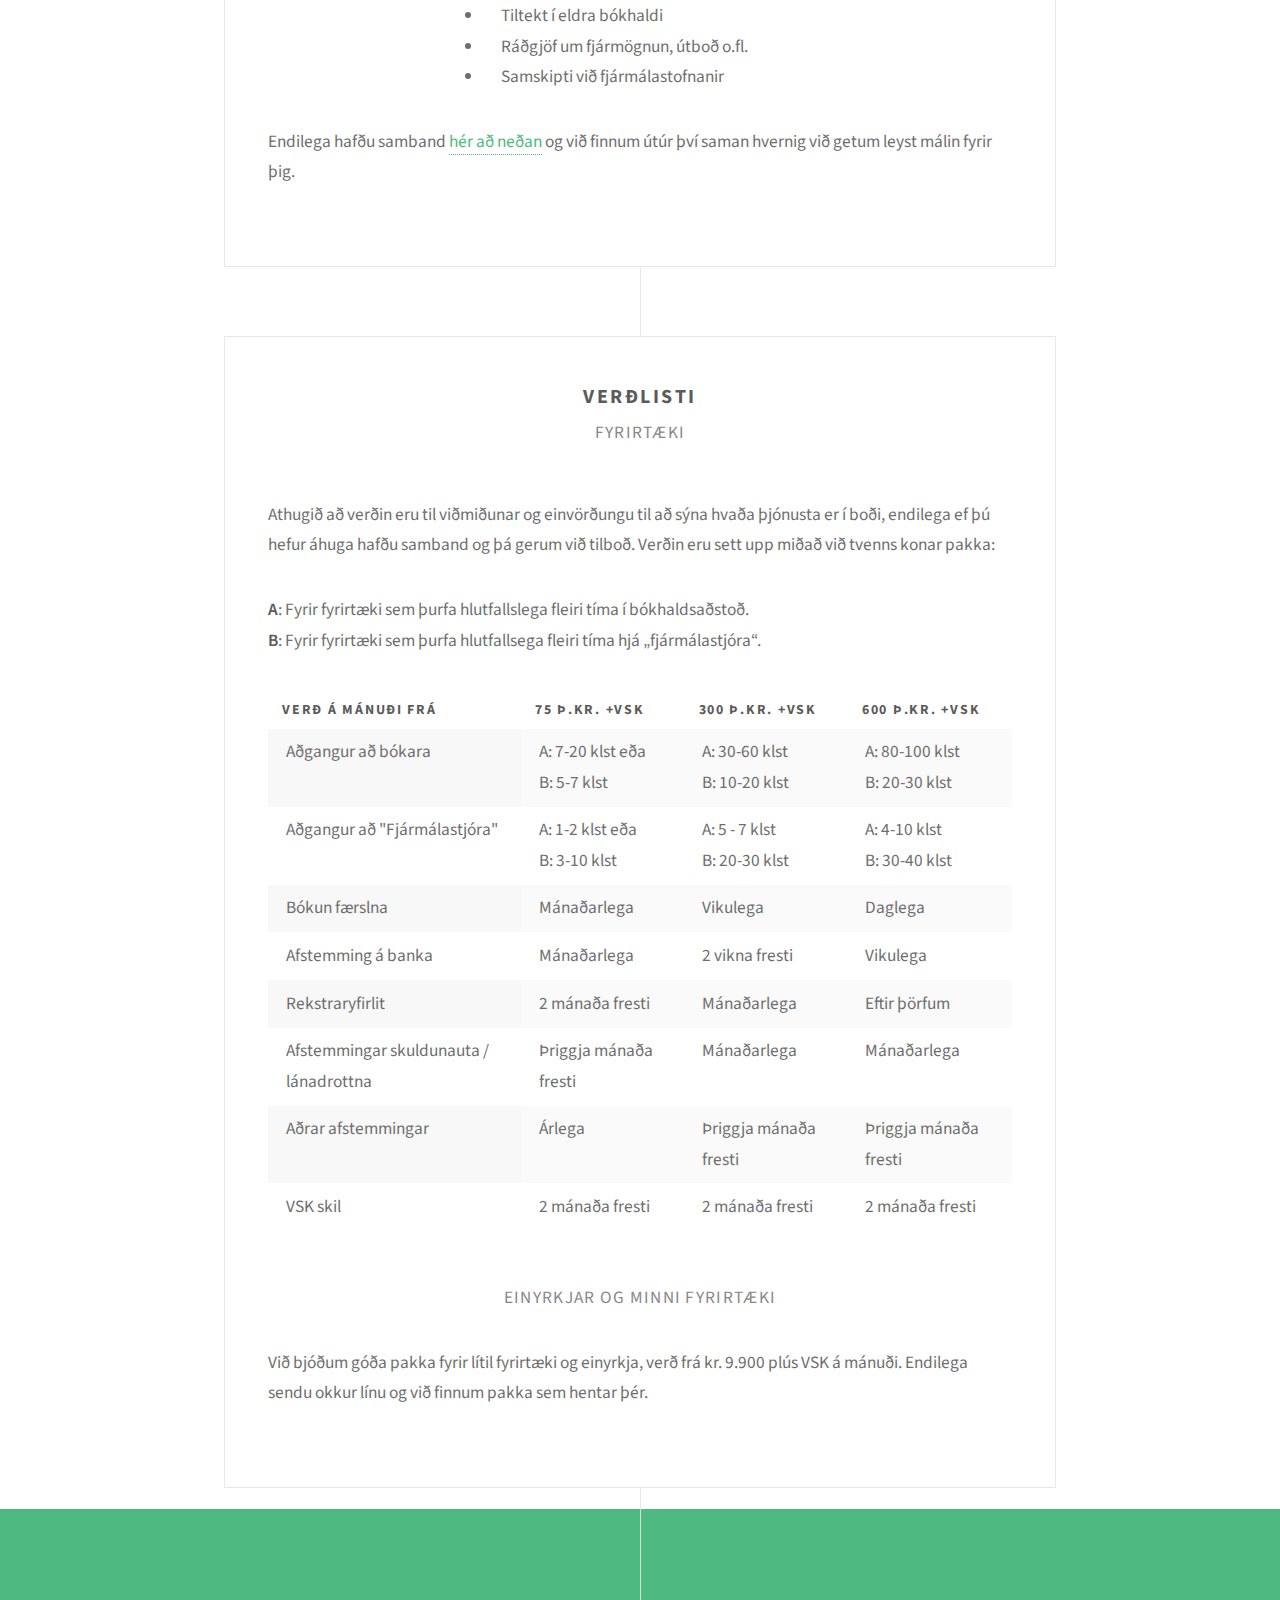
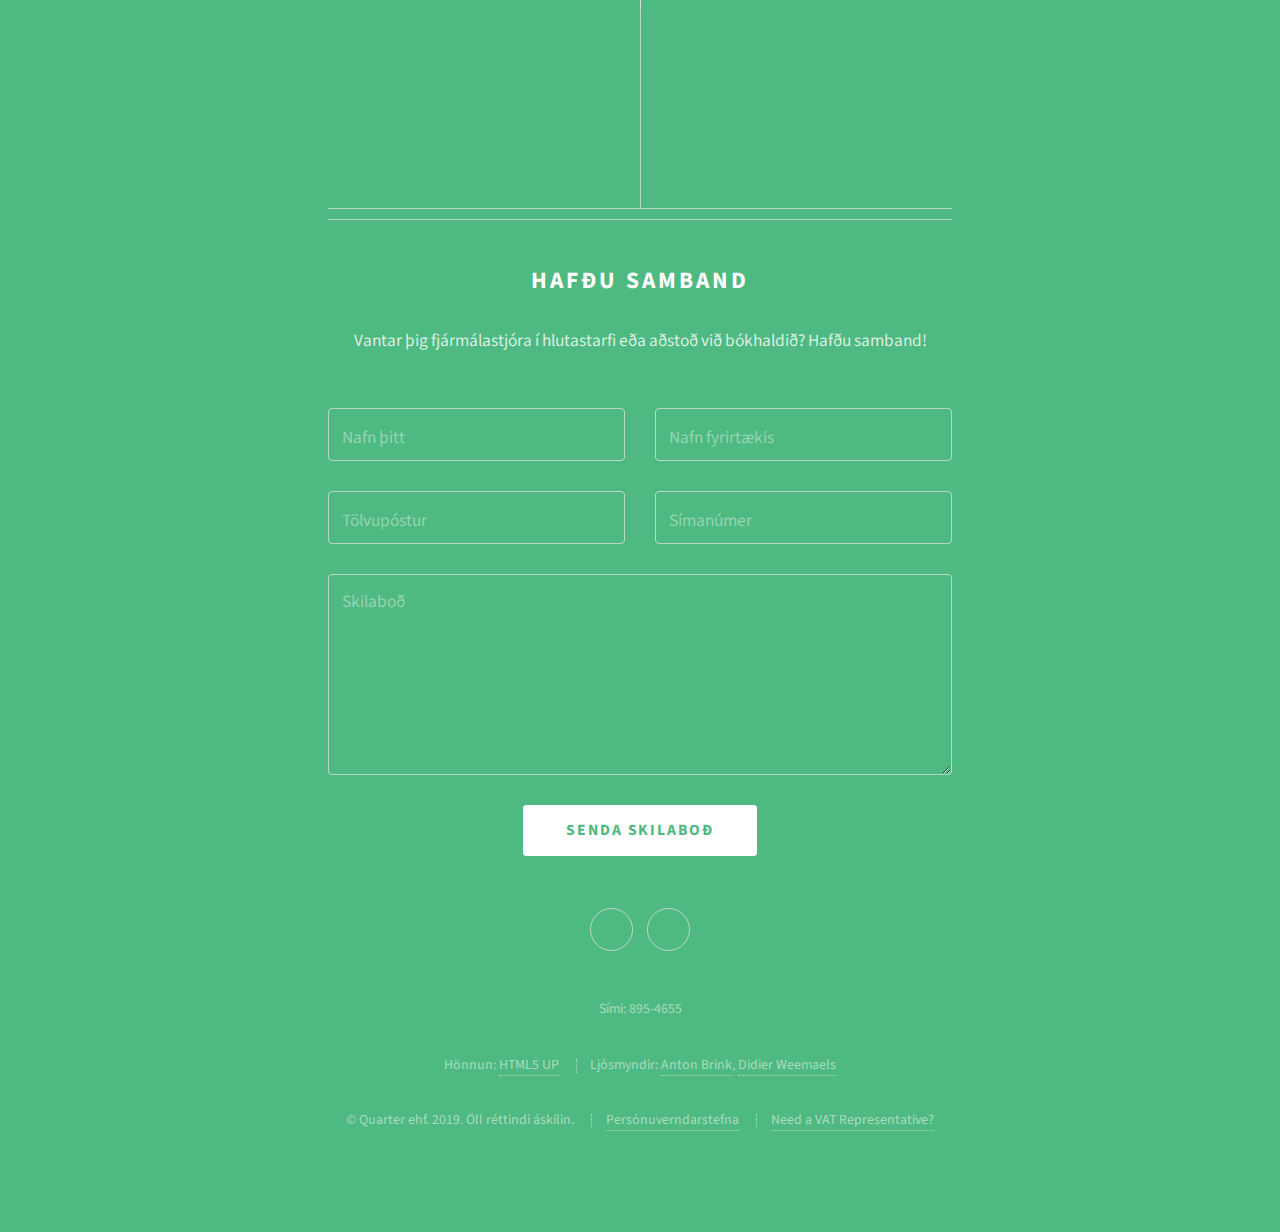
==== commit b49812ac: "Small fixes" ====
--- a/index.html
+++ b/index.html
@@ -127,17 +127,17 @@
 				<div class="box container">
 					<section>
 						<header>
-							<h3>Fyrirtæki</h3>
-							<p>Verðlisti</p>
+							<h3>Verðlisti</h3>
+							<p>Fyrirtæki</p>
 						</header>
 						<p>
 							Athugið að verðin eru til viðmiðunar og einvörðungu til að sýna hvaða
 							þjónusta er í boði, endilega ef þú hefur áhuga hafðu samband og þá gerum
-							við tilboð. Verðin eru sett upp miðað við tvenns konar pakka 
+							við tilboð. Verðin eru sett upp miðað við tvenns konar pakka:
 						</p>
 						<p>
-							A: Fyrir fyrirtæki sem þurfa hlutfallslega fleiri tíma í bókhaldsaðstoð.<br/>
-							B: Fyrir fyrirtæki sem þurfa hlutfallsega fleiri tíma hjá „fjármálastjóra“.
+							<strong>A</strong>: Fyrir fyrirtæki sem þurfa hlutfallslega fleiri tíma í bókhaldsaðstoð.<br/>
+							<strong>B</strong>: Fyrir fyrirtæki sem þurfa hlutfallsega fleiri tíma hjá „fjármálastjóra“.
 						</p>
 						<div class="table-wrapper">
 							<table class="default">
@@ -152,19 +152,19 @@
 								<tbody>
 									<tr>
 										<td>Aðgangur að bókara</td>
-										<td>A : 7-20 klst eða<br>
+										<td>A: 7-20 klst eða<br>
 											B: 5-7 klst</td>
-										<td>A : 30-60 klst<br>
+										<td>A: 30-60 klst<br>
 											B: 10-20 klst</td>
-										<td>A : 80-100 klst  <br>
+										<td>A: 80-100 klst  <br>
 											B: 20-30 klst</td>
 									</tr>
 									<tr>
 										<td>Aðgangur að "Fjármálastjóra"</td>
-										<td>A : 1-2  klst eða <br> B: 3-10 klst</td>
-										<td>A : 5 - 7   klst <br>
+										<td>A: 1-2  klst eða <br> B: 3-10 klst</td>
+										<td>A: 5 - 7   klst <br>
 											B: 20-30 klst</td>
-										<td>A : 4-10  klst  <br>            
+										<td>A: 4-10  klst  <br>            
 											B: 30-40 klst</td>
 									</tr>
 									<tr>
@@ -176,7 +176,7 @@
 									<tr>
 										<td>Afstemming á banka</td>
 										<td>Mánaðarlega</td>
-										<td>2 Vikna fresti</td>
+										<td>2 vikna fresti</td>
 										<td>Vikulega</td>
 									</tr>
 									<tr>
@@ -209,11 +209,11 @@
 					</section>
 					<section>
 						<header>
-							<h3>Einyrkjar og minni fyrirtæki</h3>
+							<p style="padding-top: 2em; margin-bottom: 1em;">Einyrkjar og minni fyrirtæki</p>
 						</header>
 						<p>
 							Við bjóðum góða pakka fyrir lítil fyrirtæki og einyrkja, verð frá kr.
-							9.900 plús VSK á mánuði endilega sendu okkur línu og við finnum pakka
+							9.900 plús VSK á mánuði. Endilega sendu okkur línu og við finnum pakka
 							sem hentar þér.
 						</p>
 					</section>
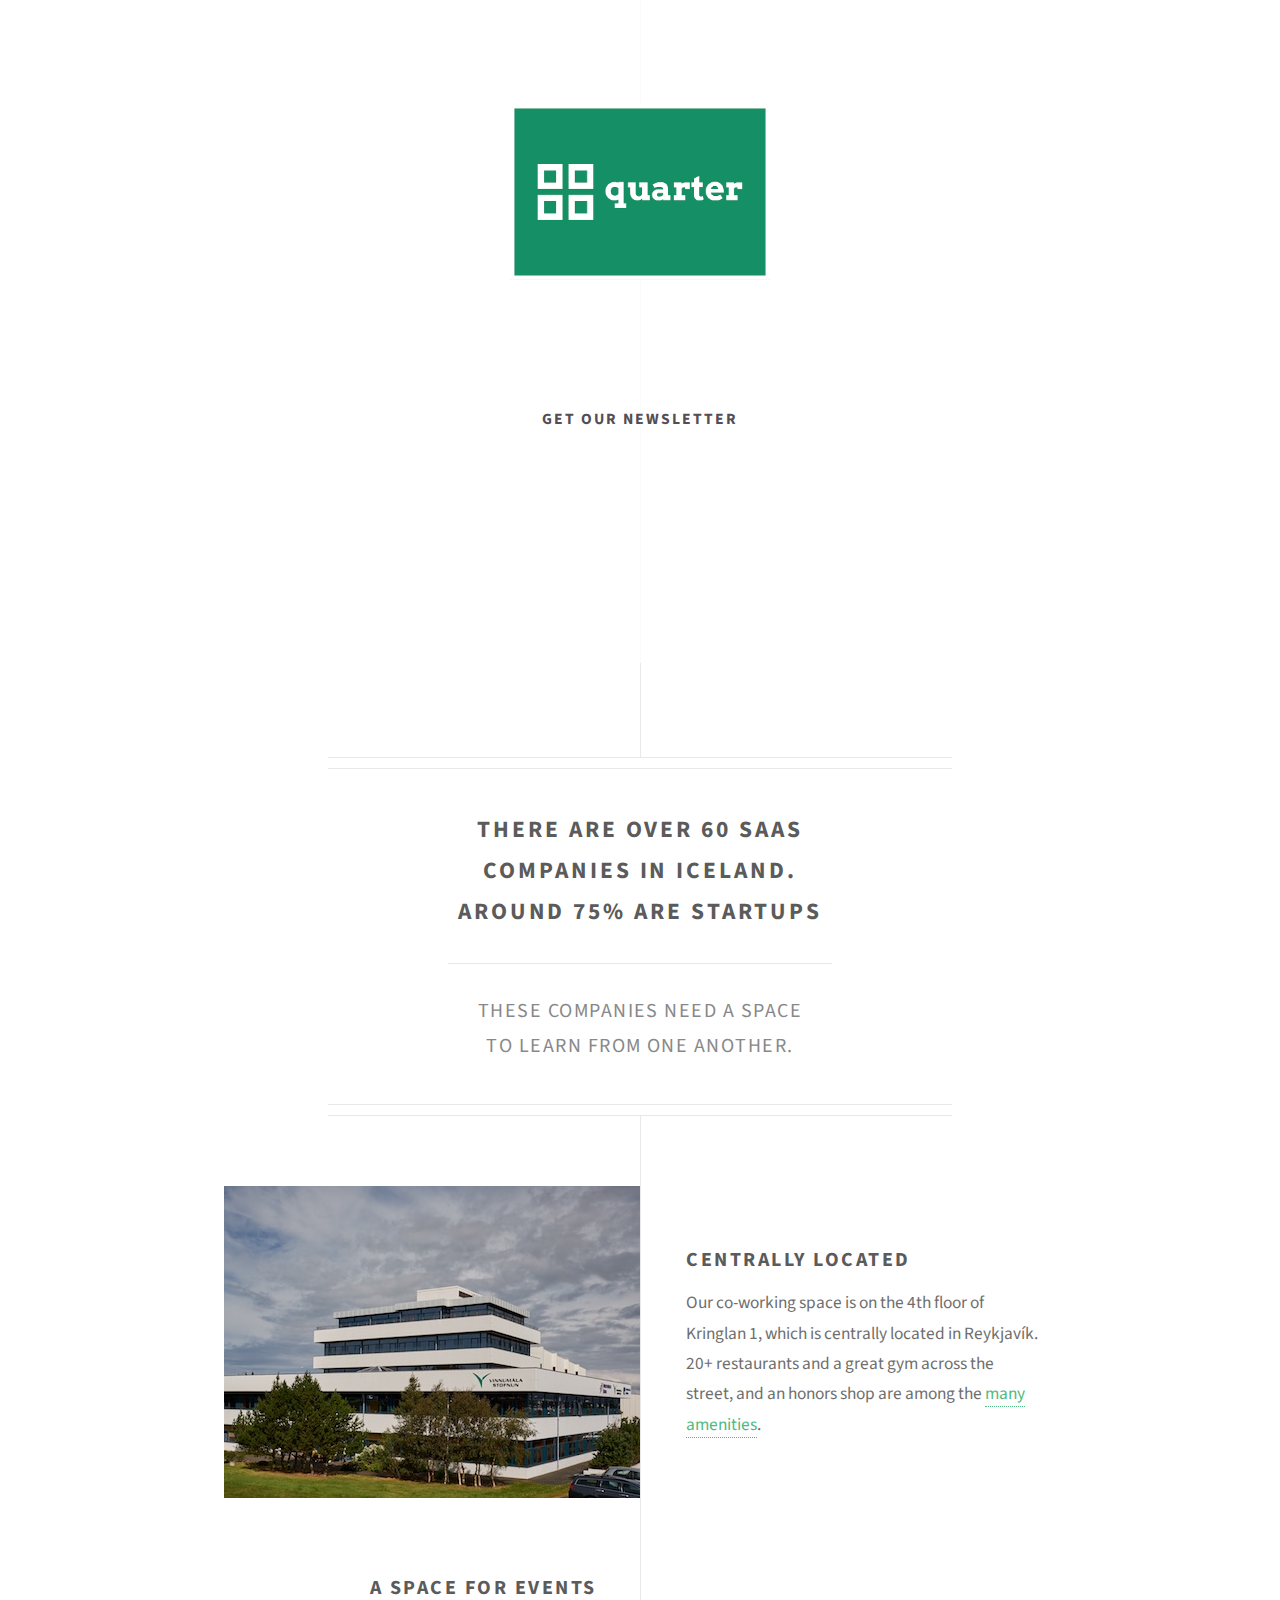
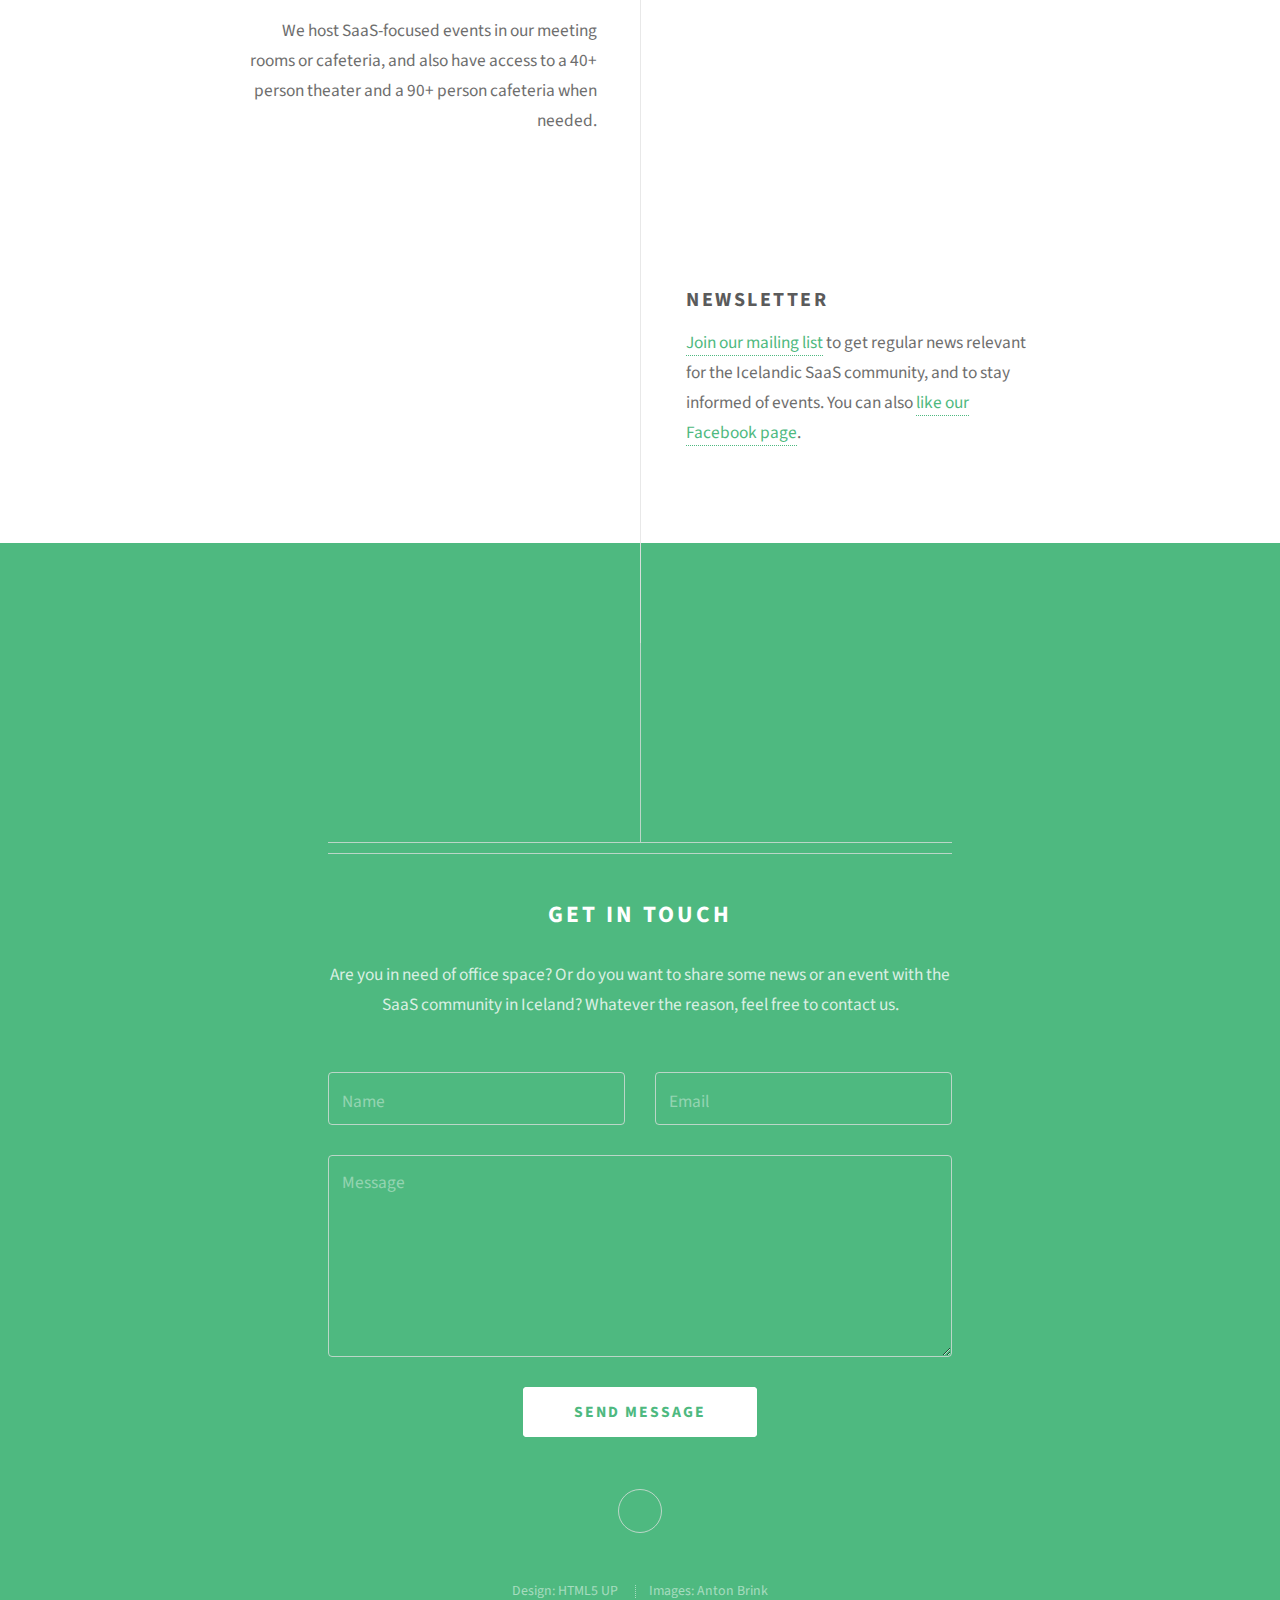
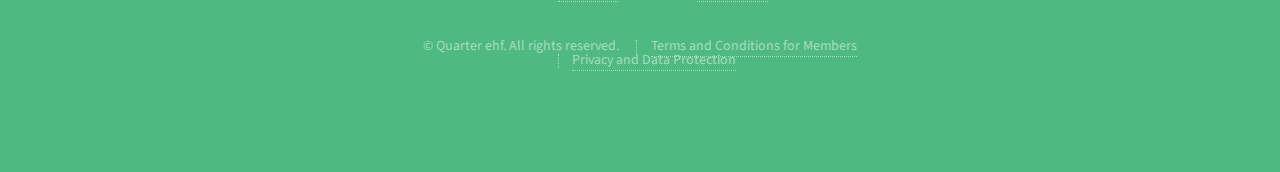
==== commit 91d3288f: "Switch page back to SaaS Quarter with some edits." ====
--- a/index.html
+++ b/index.html
@@ -6,7 +6,7 @@
 -->
 <html>
 	<head>
-		<title>Quarter - Viðskiptalausnir fyrir lítil en ört vaxandi fyrirtæki</title>
+		<title>SaaS Quarter</title>
 		<meta charset="utf-8" />
 		<meta name="viewport" content="width=device-width, initial-scale=1" />
 		<!--[if lte IE 8]><script src="assets/js/ie/html5shiv.js"></script><![endif]-->
@@ -22,29 +22,17 @@
 
 		  gtag('config', 'UA-106864185-1');
 		</script>
-
-		<!-- Hotjar Tracking Code for https://quarter.is -->
-		<script>
-		    (function(h,o,t,j,a,r){
-		        h.hj=h.hj||function(){(h.hj.q=h.hj.q||[]).push(arguments)};
-		        h._hjSettings={hjid:1476578,hjsv:6};
-		        a=o.getElementsByTagName('head')[0];
-		        r=o.createElement('script');r.async=1;
-		        r.src=t+h._hjSettings.hjid+j+h._hjSettings.hjsv;
-		        a.appendChild(r);
-		    })(window,document,'https://static.hotjar.com/c/hotjar-','.js?sv=');
-		</script>
 	</head>
 	<body>
 
 		<!-- Header -->
 			<div id="header">
 				<span class="icon"><img width="260" src="images/logo.png"/></span>
-				<h1>Heildarþjónusta á fjármálasviði</h1>
-				<p>Quarter býður uppá <strong>sérsniðnar lausnir</strong> fyrir lítil en <strong>ört vaxandi</strong> fyrirtæki</p>
-                <p style="padding-top: 1em;">
+				<h1>Welcome to Quarter</h1>
+				<p>We are a <strong>co-working space</strong> for startups, and a <strong>community</strong> for everyone involved in SaaS in Iceland.</p>
+                <p>
                     <ul class="actions">
-                        <li><a class="button open-popup" href="#">Fá fréttabréfið okkar</a></li>
+                        <li><a class="button open-popup" href="#">Get our newsletter</a></li>
                     </ul>
                 </p>
 			</div>
@@ -53,169 +41,35 @@
 			<div id="main">
 
 				<header class="major container 75%">
-					<h2>Hjá okkur færðu meira en hefðbundna
+					<h2>There are over 60 SaaS
 					<br />
-					bókhalds- og reikningsskilaþjónustu
-					</h2>
-					<p>Öll sú þjónusta sem þú fengir ef þú værir með fjármálastjóra og fjármáladeild <br/>-<br/> Nema á smærri skala</p>
+					companies in Iceland.
+					<br />
+					Around 75% are startups</h2>
+					<p>These companies need a space<br/> to learn from one another.</p>
 				</header>
 
 				<div class="box alt container">
-					<section class="feature extralong left">
-						<a target="_blank" href="https://www.linkedin.com/in/erla-símonardóttir-34824221/" class="image"><img src="images/erla.jpeg" alt="Mynd af Erlu Símonardóttur" id="erlapic"/></a>
+					<section class="feature left">
+						<a target="_blank" href="https://goo.gl/maps/VgeEj7yScfL2" class="image icon fa-map-marker"><img src="images/pic01.jpg" alt="Photo of our office building at Kringlan 1, Reykjavik"/></a>
 						<div class="content">
-							<h3>Um okkur</h3>
-							<p><a target="_blank" href="https://www.linkedin.com/in/erla-símonardóttir-34824221/">Erla Símonardóttir</a> er stofnandi Quarter og aðaltengiliður allra viðskiptavina. Hún er með meistaragráðu í endurskoðun og reikningsskilum frá Háskóla Íslands og hefur tólf ára reynslu frá Deloitte, Kaupþingi og Búseta þar sem hún fékkst við ýmis flókin verkefni og fjármálastjórn.</p>
+							<h3>Centrally Located</h3>
+							<p>Our co-working space is on the 4th floor of Kringlan 1, which is centrally located in Reykjavík. 20+ restaurants and a great gym across the street, and an honors shop are among the <a target="_blank" href="https://www.facebook.com/groups/162242450468825/permalink/1875792425780477/">many amenities</a>.</p>
 						</div>
 					</section>
 					<section class="feature right">
-						<a target="_blank" href="https://goo.gl/maps/VgeEj7yScfL2" class="image icon fa-map-marker"><img src="images/pic01.jpg" alt="Photo of our office building at Kringlan 1, Reykjavik"/></a>
+						<a href="#" class="image icon fa-calendar-check-o"><img src="images/pic02.jpg" alt="" /></a>
 						<div class="content">
-							<h3>Miðsvæðis</h3>
-							<p>Quarter er til húsa miðsvæðis á höfuðborgarsvæðinu í Kringlunni 1. Næg bílastæði!</p>
+							<h3>A Space for Events</h3>
+							<p>We host SaaS-focused events in our meeting rooms or cafeteria, and also have access to a 40+ person theater and a 90+ person cafeteria when needed.</p>
 						</div>
 					</section>
 					<section class="feature left">
-						<a href="#contactus" class="image icon fa-calendar-check-o"><img src="images/pic02.jpg" alt="" /></a>
+						<a href="#" class="image icon fa-envelope-o"><img src="images/pic03.jpg" alt="" /></a>
 						<div class="content">
-							<h3>Bókaðu kynningarfund</h3>
-							<p>Hafðu samband <a href="#contactus">hér að neðan</a> og við kíkjum á þig eða þú til okkar til að fara yfir þínar þarfir.</p>
+							<h3>Newsletter</h3>
+							<p><a class="open-popup" href="#">Join our mailing list</a> to get regular news relevant for the Icelandic SaaS community, and to stay informed of events. You can also <a target="_blank" href="https://facebook.com/saasquarter">like our Facebook page</a>.</p>
 						</div>
-					</section>
-					<section class="feature right">
-						<a href="#" onclick="showMailingPopUp()" class="image icon fa-envelope-o"><img src="images/pic03.jpg" alt="" /></a>
-						<div class="content">
-							<h3>Fáðu fréttir og námskeið</h3>
-							<p>Reglulega höldum við ókeypis námskeið og ráðgafartíma á netinu og sendum út fréttabréf með efni fyrir lítil en ört vaxandi fyrirtæki. <a href="#" onclick="showMailingPopUp()">Skráðu þig á póstlistann</a> ef þú vilt fá fréttirnar og vita af námskeiðum.</p>
-						</div>
-					</section>
-				</div>
-
-                <div class="box container">
-                    <h3>Þjónusta í boði</h3>
-                    <p>
-                        Markmið okkar er að vera "one stop shop" varðandi allt sem
-                        viðkemur fjármálum lítilla, ört vaxandi fyrirtækja, og
-                        létta af herðum stjórnenda slíkra fyrirtækja eins miklu
-                        veseni og hægt er.
-                    </p>
-                    <p>
-                        Þar af
-                        leiðir að þú getur beðið um næstum hvaða þjónustu sem er
-                        á fjármálasviði, sem dæmi:
-                    </p>
-                    <div class="container container-40">
-                        <ul class="normal-list">
-                            <li>Bókhald</li>
-                            <li>Reikningsskil</li>
-                            <li>Áætlanagerð</li>
-                            <li>Greiningar</li>
-                            <li>Val á fjárhagskerfum og uppsetning þeirra</li>
-                            <li>Tenging við kassakerfi</li>
-                            <li>Tiltekt í eldra bókhaldi</li>
-                            <li>Ráðgjöf um fjármögnun, útboð o.fl.</li>
-                            <li>Samskipti við fjármálastofnanir</li>
-                        </ul>
-                    </div>
-                    <p>
-                        Endilega hafðu samband <a href="#contactus">hér að neðan</a> og við finnum útúr því saman
-                        hvernig við getum leyst málin fyrir þig.
-                    </p>
-
-				</div>
-				
-				<div class="box container">
-					<section>
-						<header>
-							<h3>Verðlisti</h3>
-							<p>Fyrirtæki</p>
-						</header>
-						<p>
-							Athugið að verðin eru til viðmiðunar og einvörðungu til að sýna hvaða
-							þjónusta er í boði, endilega ef þú hefur áhuga hafðu samband og þá gerum
-							við tilboð. Verðin eru sett upp miðað við tvenns konar pakka:
-						</p>
-						<p>
-							<strong>A</strong>: Fyrir fyrirtæki sem þurfa hlutfallslega fleiri tíma í bókhaldsaðstoð.<br/>
-							<strong>B</strong>: Fyrir fyrirtæki sem þurfa hlutfallsega fleiri tíma hjá „fjármálastjóra“.
-						</p>
-						<div class="table-wrapper">
-							<table class="default">
-								<thead>
-									<tr>
-										<th>Verð á mánuði frá</th>
-										<th>75 þ.kr. +VSK</th>
-										<th>300 þ.kr. +VSK</th>
-										<th>600 þ.kr. +VSK</th>
-									</tr>
-								</thead>
-								<tbody>
-									<tr>
-										<td>Aðgangur að bókara</td>
-										<td>A: 7-20 klst eða<br>
-											B: 5-7 klst</td>
-										<td>A: 30-60 klst<br>
-											B: 10-20 klst</td>
-										<td>A: 80-100 klst  <br>
-											B: 20-30 klst</td>
-									</tr>
-									<tr>
-										<td>Aðgangur að "Fjármálastjóra"</td>
-										<td>A: 1-2  klst eða <br> B: 3-10 klst</td>
-										<td>A: 5 - 7   klst <br>
-											B: 20-30 klst</td>
-										<td>A: 4-10  klst  <br>            
-											B: 30-40 klst</td>
-									</tr>
-									<tr>
-										<td>Bókun færslna</td>
-										<td>Mánaðarlega</td>
-										<td>Vikulega</td>
-										<td>Daglega</td>
-									</tr>
-									<tr>
-										<td>Afstemming á banka</td>
-										<td>Mánaðarlega</td>
-										<td>2 vikna fresti</td>
-										<td>Vikulega</td>
-									</tr>
-									<tr>
-										<td>Rekstraryfirlit </td>
-										<td>2 mánaða fresti</td>
-										<td>Mánaðarlega</td>
-										<td>Eftir þörfum</td>
-									</tr>
-									<tr>
-										<td>Afstemmingar skuldunauta / lánadrottna</td>
-										<td>Þriggja mánaða fresti</td>
-										<td>Mánaðarlega</td>
-										<td>Mánaðarlega</td>
-									</tr>
-									<tr>
-										<td>Aðrar afstemmingar</td>
-										<td>Árlega</td>
-										<td>Þriggja mánaða fresti</td>
-										<td>Þriggja mánaða fresti</td>
-									</tr>
-									<tr>
-										<td>VSK skil </td>
-										<td>2 mánaða fresti</td>
-										<td>2 mánaða fresti </td>
-										<td>2 mánaða fresti </td>
-									</tr>
-								</tbody>
-							</table>
-						</div>
-					</section>
-					<section>
-						<header>
-							<p style="padding-top: 2em; margin-bottom: 1em;">Einyrkjar og minni fyrirtæki</p>
-						</header>
-						<p>
-							Við bjóðum góða pakka fyrir lítil fyrirtæki og einyrkja, verð frá kr.
-							9.900 plús VSK á mánuði. Endilega sendu okkur línu og við finnum pakka
-							sem hentar þér.
-						</p>
 					</section>
 				</div>
 
@@ -227,58 +81,47 @@
 				<div class="container 75%">
 
 					<header class="major last">
-						<h2>Hafðu samband</h2>
+						<h2>Get in touch</h2>
 					</header>
 
-					<p>Vantar þig fjármálastjóra í hlutastarfi eða aðstoð við bókhaldið? Hafðu samband!</p>
+					<p>Are you in need of office space? Or do you want
+                    to share some news or an event with the SaaS community in Iceland? Whatever the reason, feel free to contact us.</p>
 
 					<form method="post" action="https://formspree.io/info@quarter.is">
 						<div class="row">
 							<div class="6u 12u(mobilep)">
-								<input type="text" name="name" placeholder="Nafn þitt" />
+								<input type="text" name="name" placeholder="Name" />
 							</div>
-                            <div class="6u 12u(mobilep)">
-								<input type="text" name="company" placeholder="Nafn fyrirtækis" />
+							<div class="6u 12u(mobilep)">
+								<input type="email" name="email" placeholder="Email" />
 							</div>
-                        </div>
-                        <div class="row">
-                            <div class="6u 12u(mobilep)">
-                                <input type="email" name="email" placeholder="Tölvupóstur" />
-                            </div>
-                            <div class="6u 12u(mobilep)">
-                                <input type="text" name="phone" placeholder="Símanúmer" />
-                            </div>
-                        </div>
+						</div>
 						<div class="row">
 							<div class="12u">
-								<textarea name="message" placeholder="Skilaboð" rows="6"></textarea>
+								<textarea name="message" placeholder="Message" rows="6"></textarea>
 							</div>
 						</div>
 						<div class="row">
 							<div class="12u">
 								<ul class="actions">
-									<li><input type="submit" value="Senda skilaboð" /></li>
+									<li><input type="submit" value="Send Message" /></li>
 								</ul>
 							</div>
 						</div>
 					</form>
 
 					<ul class="icons">
-						<li><a href="https://www.facebook.com/quarterbokhald" class="icon fa-facebook"><span class="label">Facebook - Quarter</span></a></li>
-                        <li><a href="mailto:erla@quarter.is" class="icon fa-mail-reply"><span class="label">Email</span></a></li>
+						<li><a href="https://www.facebook.com/saasquarter" class="icon fa-facebook"><span class="label">Facebook</span></a></li>
 					</ul>
 
                     <ul class="copyright">
-                        <li>Sími: 895-4655</li>
-					</ul>
-                    <ul class="copyright">
-                        <li>Hönnun: <a href="http://html5up.net">HTML5 UP</a></li>
-                        <li>Ljósmyndir: <a href="https://www.facebook.com/AntonBrinkPhotographer">Anton Brink</a>, <a href="https://unsplash.com/@didwee">Didier Weemaels</a></li>
+                        <li>Design: <a href="http://html5up.net">HTML5 UP</a></li>
+                        <li>Images: <a href="https://www.facebook.com/AntonBrinkPhotographer">Anton Brink</a></li>
 					</ul>
 					<ul class="copyright">
-						<li>&copy; Quarter ehf. 2019. Öll réttindi áskilin.</li>
-						<li><a href="/privacy-policy">Persónuverndarstefna</a></li>
-                        <li><a href="/free-guide-do-you-need-a-vat-representative-or-agent-in-iceland">Need a VAT Representative?</a></li>
+						<li>&copy; Quarter ehf. All rights reserved.</li>
+                        <li><a href="/terms">Terms and Conditions for Members</a></li>
+						<li><a href="/privacy-policy">Privacy and Data Protection</a></li>
                     </ul>
 
 				</div>
@@ -298,7 +141,7 @@
                     document.cookie = "MCPopupClosed=; expires=Thu, 01 Jan 1970 00:00:00 UTC";
                     document.cookie = "MCPopupSubscribed=; expires=Thu, 01 Jan 1970 00:00:00 UTC";
                     require(["mojo/signup-forms/Loader"], function(L) {
-                        L.start({"baseUrl":"mc.us16.list-manage.com","uuid":"d210bade8c5cf5cd5b1253b15","lid":"0513602d9f"});
+                        L.start({"baseUrl":"mc.us16.list-manage.com","uuid":"d210bade8c5cf5cd5b1253b15","lid":"6894fc0888"});
                     })
                 }
 
@@ -307,24 +150,5 @@
                     elements[i].onclick = function() {showMailingPopUp()};
                 }
             </script>
-
-    <!-- Facebook Pixel Code -->
-    <script>
-    !function(f,b,e,v,n,t,s)
-    {if(f.fbq)return;n=f.fbq=function(){n.callMethod?
-    n.callMethod.apply(n,arguments):n.queue.push(arguments)};
-    if(!f._fbq)f._fbq=n;n.push=n;n.loaded=!0;n.version='2.0';
-    n.queue=[];t=b.createElement(e);t.async=!0;
-    t.src=v;s=b.getElementsByTagName(e)[0];
-    s.parentNode.insertBefore(t,s)}(window, document,'script',
-    'https://connect.facebook.net/en_US/fbevents.js');
-    fbq('init', '4493406040687020');
-    fbq('track', 'PageView');
-    </script>
-    <noscript><img height="1" width="1" style="display:none"
-    src="https://www.facebook.com/tr?id=4493406040687020&ev=PageView&noscript=1"
-    /></noscript>
-    <!-- End Facebook Pixel Code —>
-    
-    </body>
+	</body>
 </html>
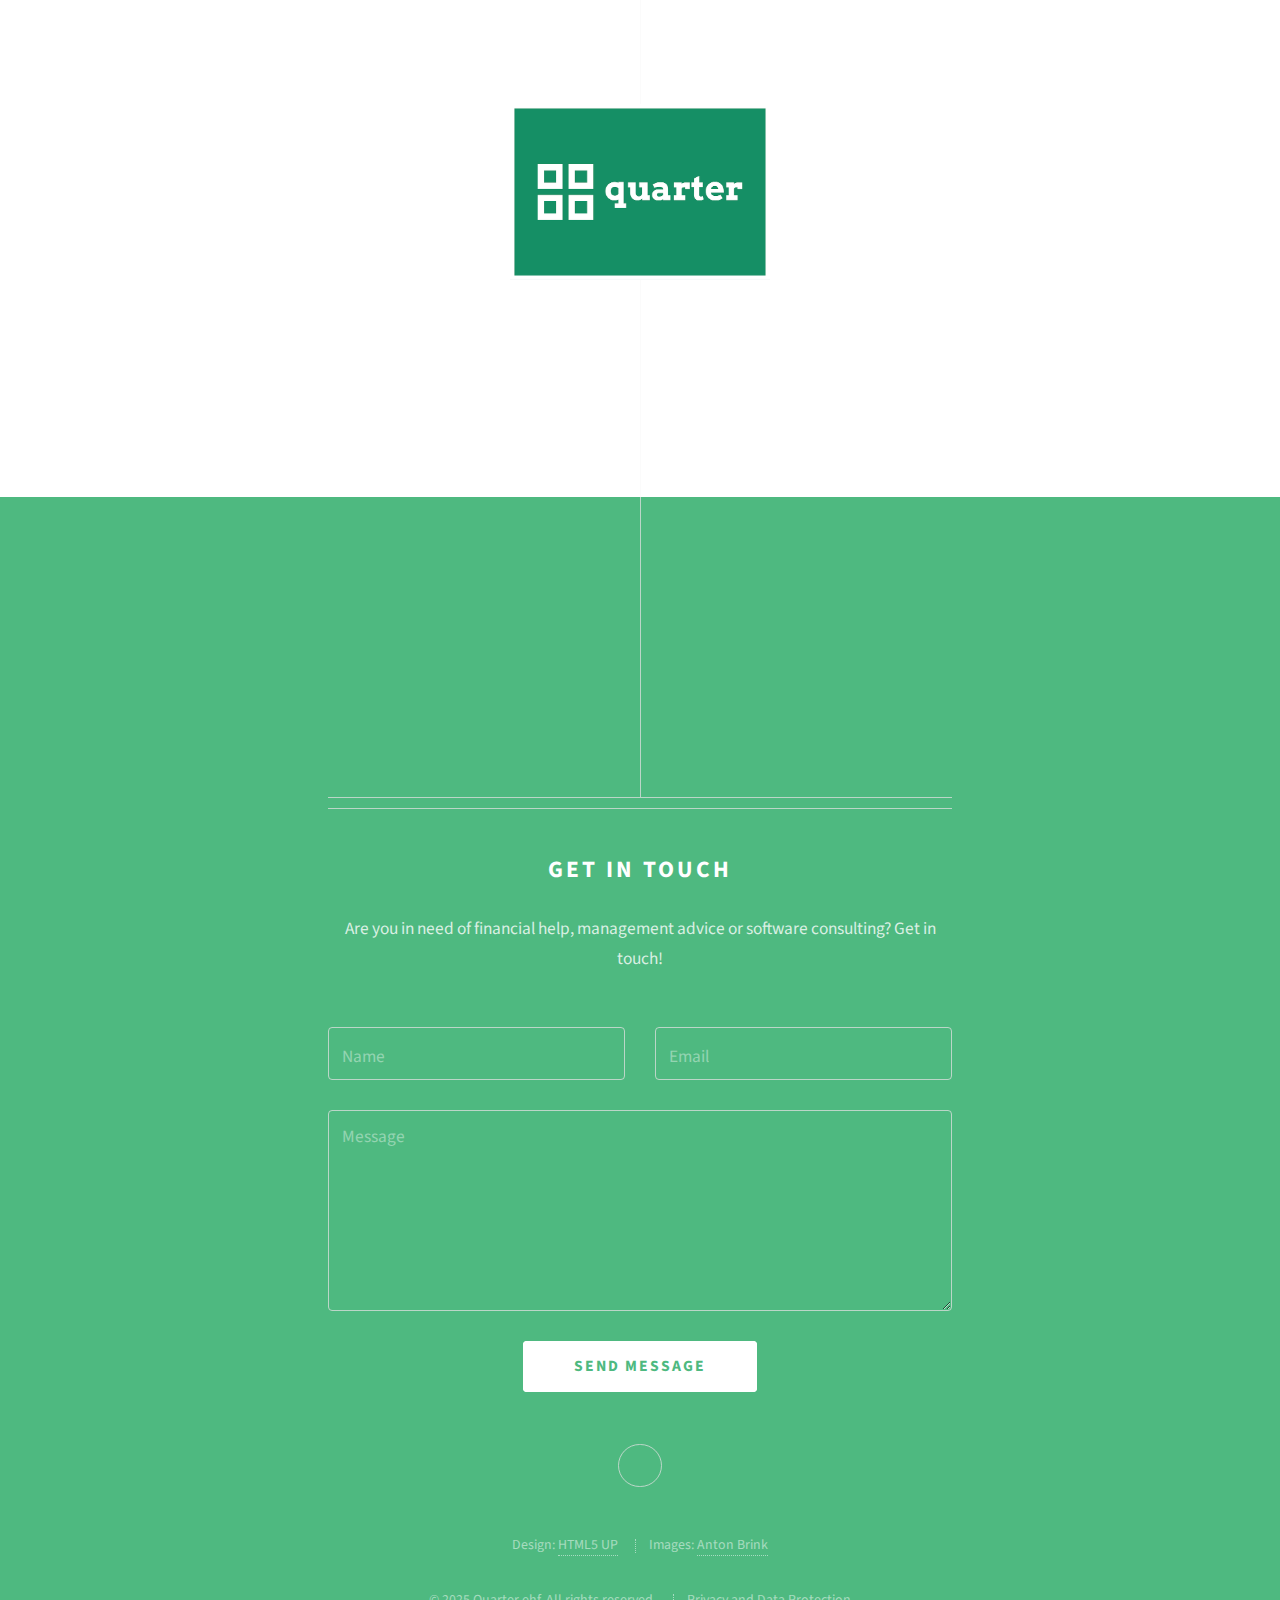
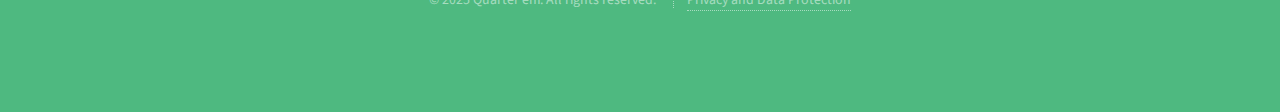
==== commit 3200d867: "Update to barebones 'it's a consultancy' page." ====
--- a/index.html
+++ b/index.html
@@ -29,50 +29,7 @@
 			<div id="header">
 				<span class="icon"><img width="260" src="images/logo.png"/></span>
 				<h1>Welcome to Quarter</h1>
-				<p>We are a <strong>co-working space</strong> for startups, and a <strong>community</strong> for everyone involved in SaaS in Iceland.</p>
-                <p>
-                    <ul class="actions">
-                        <li><a class="button open-popup" href="#">Get our newsletter</a></li>
-                    </ul>
-                </p>
-			</div>
-
-		<!-- Main -->
-			<div id="main">
-
-				<header class="major container 75%">
-					<h2>There are over 60 SaaS
-					<br />
-					companies in Iceland.
-					<br />
-					Around 75% are startups</h2>
-					<p>These companies need a space<br/> to learn from one another.</p>
-				</header>
-
-				<div class="box alt container">
-					<section class="feature left">
-						<a target="_blank" href="https://goo.gl/maps/VgeEj7yScfL2" class="image icon fa-map-marker"><img src="images/pic01.jpg" alt="Photo of our office building at Kringlan 1, Reykjavik"/></a>
-						<div class="content">
-							<h3>Centrally Located</h3>
-							<p>Our co-working space is on the 4th floor of Kringlan 1, which is centrally located in Reykjavík. 20+ restaurants and a great gym across the street, and an honors shop are among the <a target="_blank" href="https://www.facebook.com/groups/162242450468825/permalink/1875792425780477/">many amenities</a>.</p>
-						</div>
-					</section>
-					<section class="feature right">
-						<a href="#" class="image icon fa-calendar-check-o"><img src="images/pic02.jpg" alt="" /></a>
-						<div class="content">
-							<h3>A Space for Events</h3>
-							<p>We host SaaS-focused events in our meeting rooms or cafeteria, and also have access to a 40+ person theater and a 90+ person cafeteria when needed.</p>
-						</div>
-					</section>
-					<section class="feature left">
-						<a href="#" class="image icon fa-envelope-o"><img src="images/pic03.jpg" alt="" /></a>
-						<div class="content">
-							<h3>Newsletter</h3>
-							<p><a class="open-popup" href="#">Join our mailing list</a> to get regular news relevant for the Icelandic SaaS community, and to stay informed of events. You can also <a target="_blank" href="https://facebook.com/saasquarter">like our Facebook page</a>.</p>
-						</div>
-					</section>
-				</div>
-
+				<p>Quarter is a finance, management and software consultancy based in Iceland.</p>
 			</div>
 
 		<!-- Footer -->
@@ -84,8 +41,7 @@
 						<h2>Get in touch</h2>
 					</header>
 
-					<p>Are you in need of office space? Or do you want
-                    to share some news or an event with the SaaS community in Iceland? Whatever the reason, feel free to contact us.</p>
+					<p>Are you in need of financial help, management advice or software consulting? Get in touch!</p>
 
 					<form method="post" action="https://formspree.io/info@quarter.is">
 						<div class="row">
@@ -119,8 +75,7 @@
                         <li>Images: <a href="https://www.facebook.com/AntonBrinkPhotographer">Anton Brink</a></li>
 					</ul>
 					<ul class="copyright">
-						<li>&copy; Quarter ehf. All rights reserved.</li>
-                        <li><a href="/terms">Terms and Conditions for Members</a></li>
+						<li>&copy; 2025 Quarter ehf. All rights reserved.</li>
 						<li><a href="/privacy-policy">Privacy and Data Protection</a></li>
                     </ul>
 
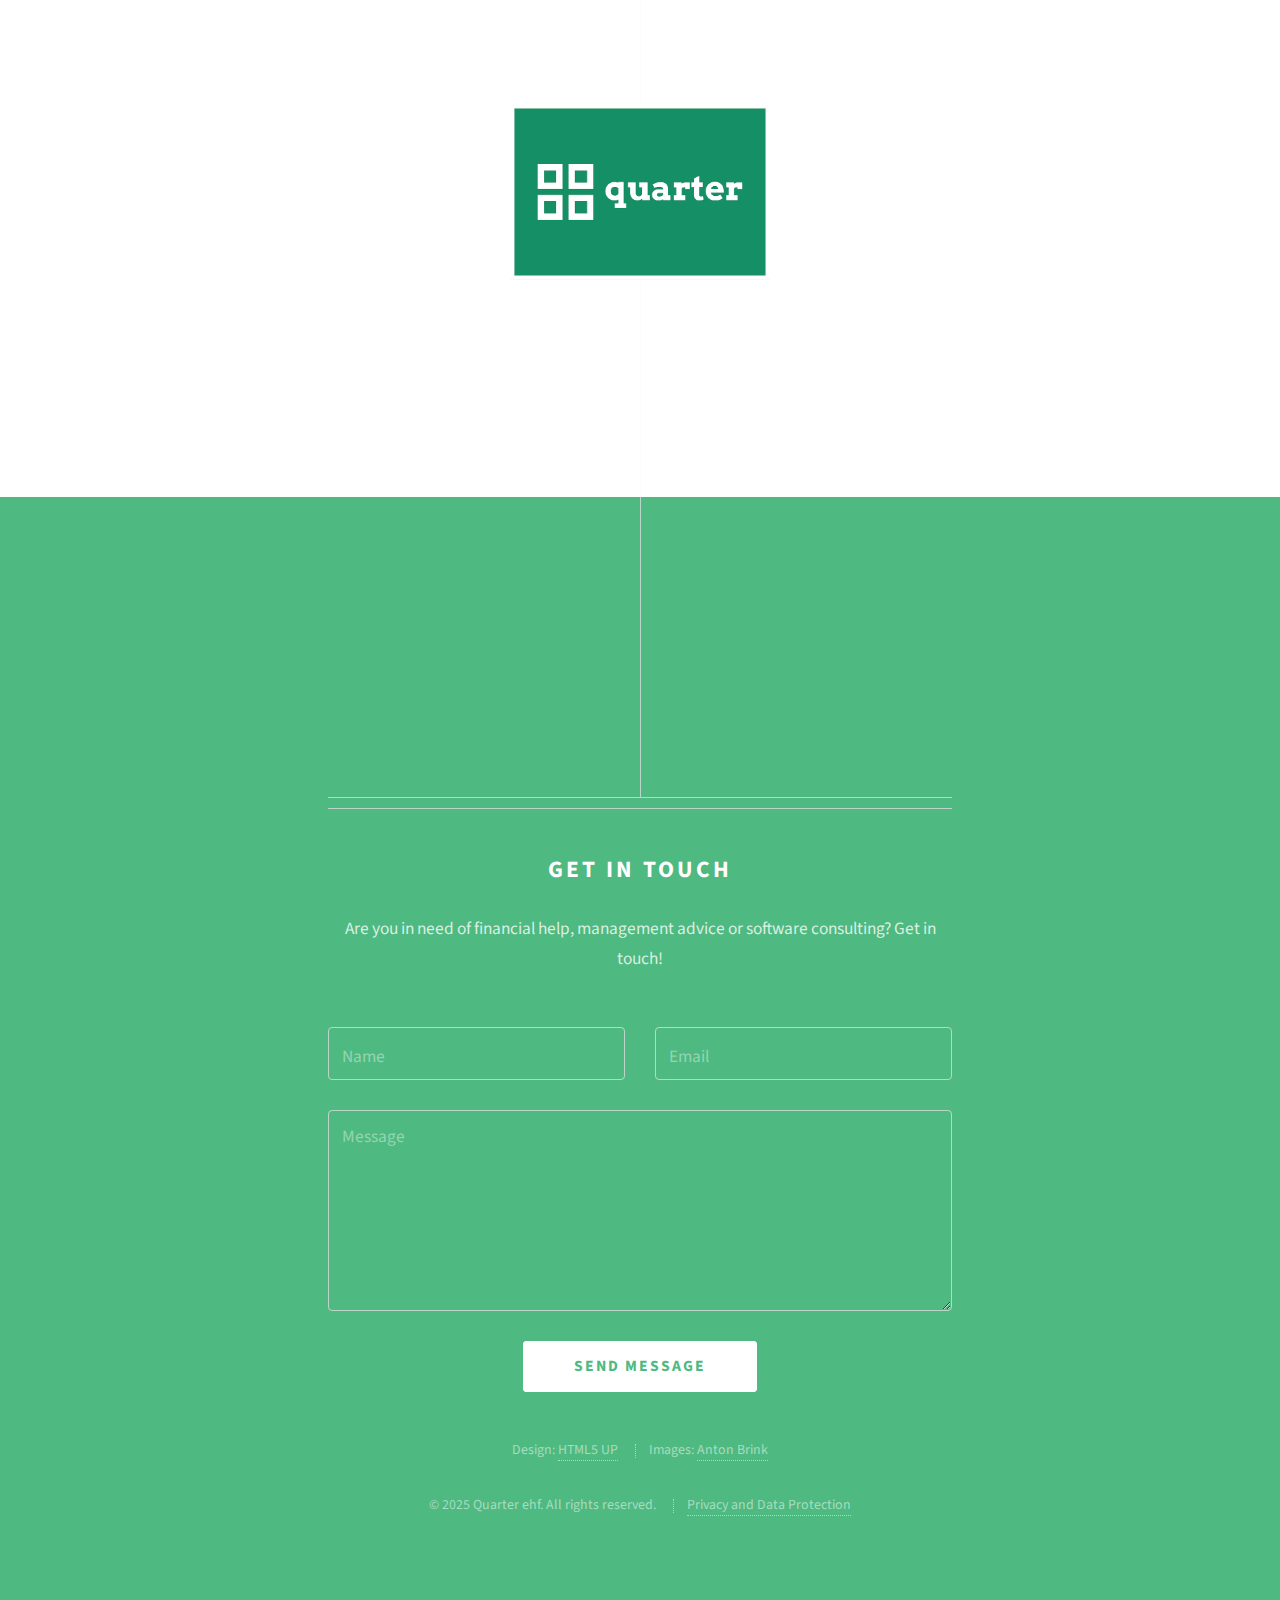
==== commit 6b2bf4c0: "Update copyright; remove link to SaaS Quarter FB page." ====
--- a/index.html
+++ b/index.html
@@ -66,10 +66,6 @@
 						</div>
 					</form>
 
-					<ul class="icons">
-						<li><a href="https://www.facebook.com/saasquarter" class="icon fa-facebook"><span class="label">Facebook</span></a></li>
-					</ul>
-
                     <ul class="copyright">
                         <li>Design: <a href="http://html5up.net">HTML5 UP</a></li>
                         <li>Images: <a href="https://www.facebook.com/AntonBrinkPhotographer">Anton Brink</a></li>
